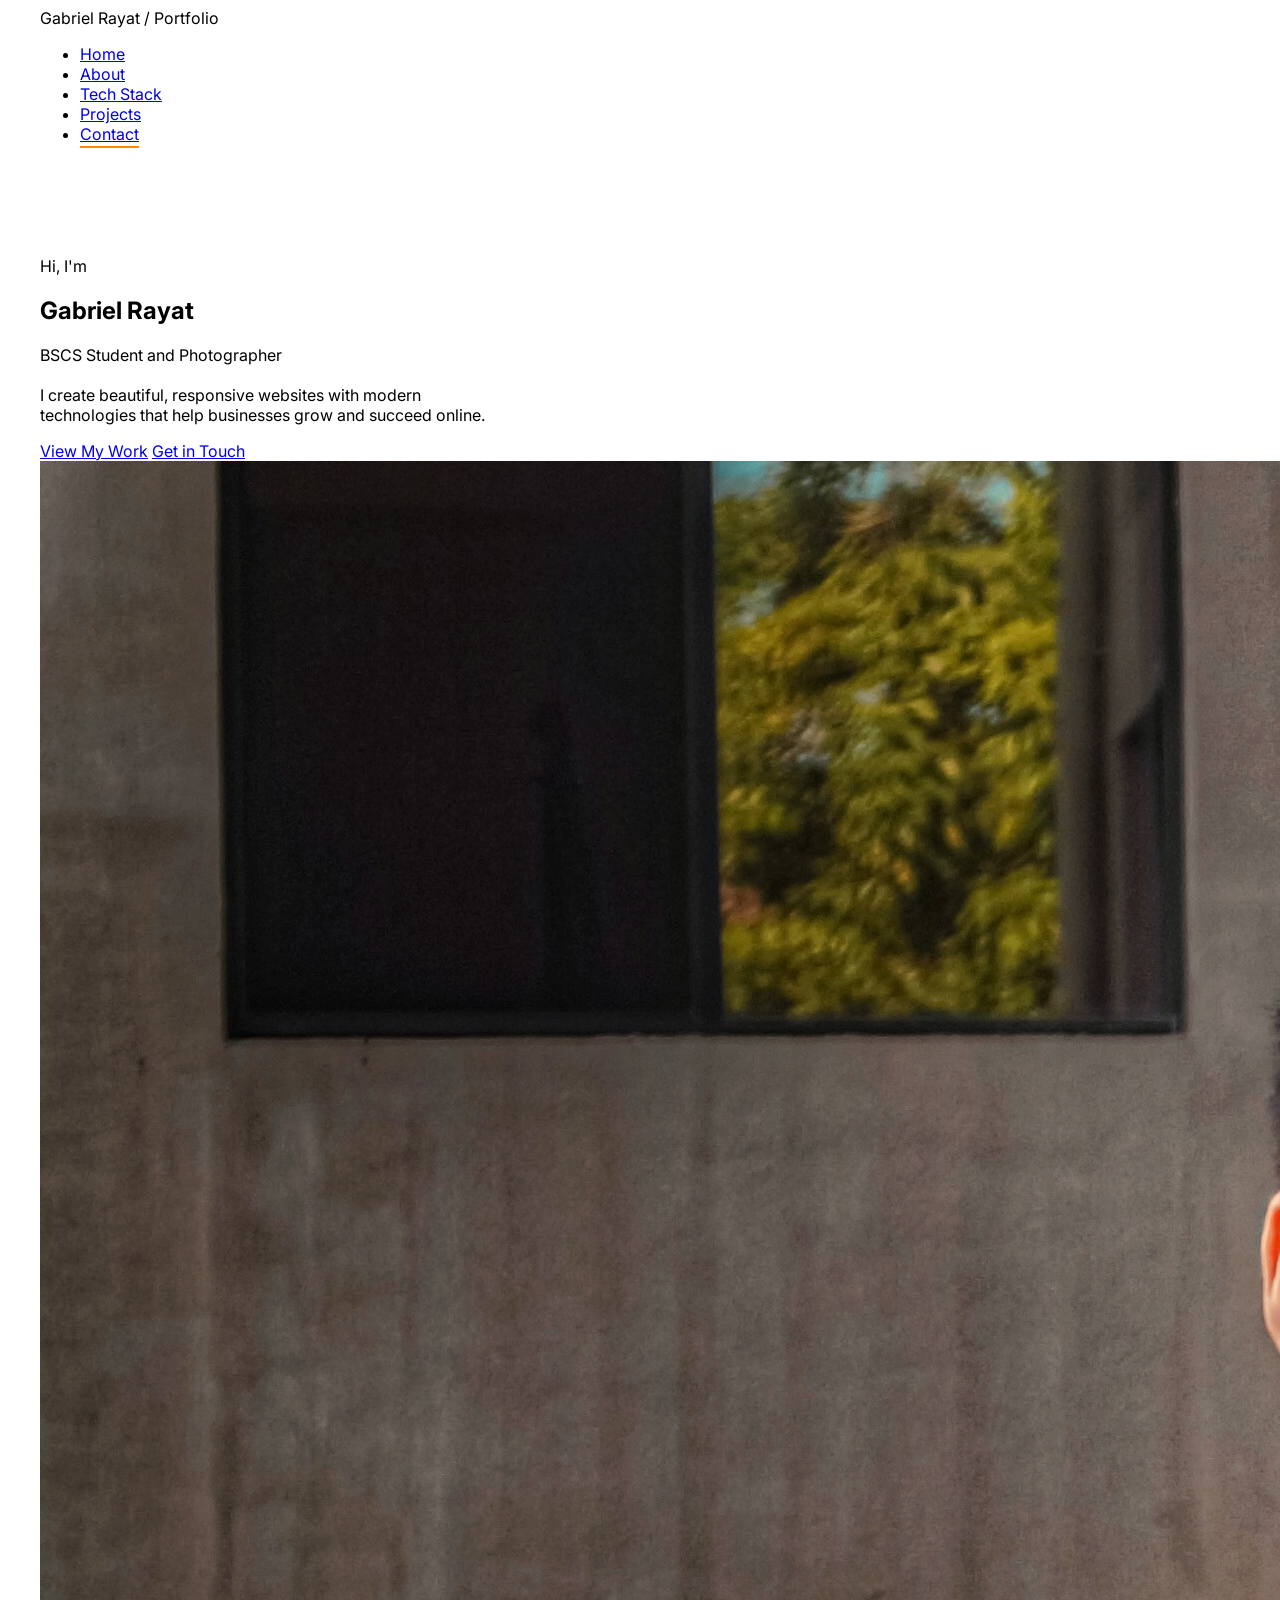
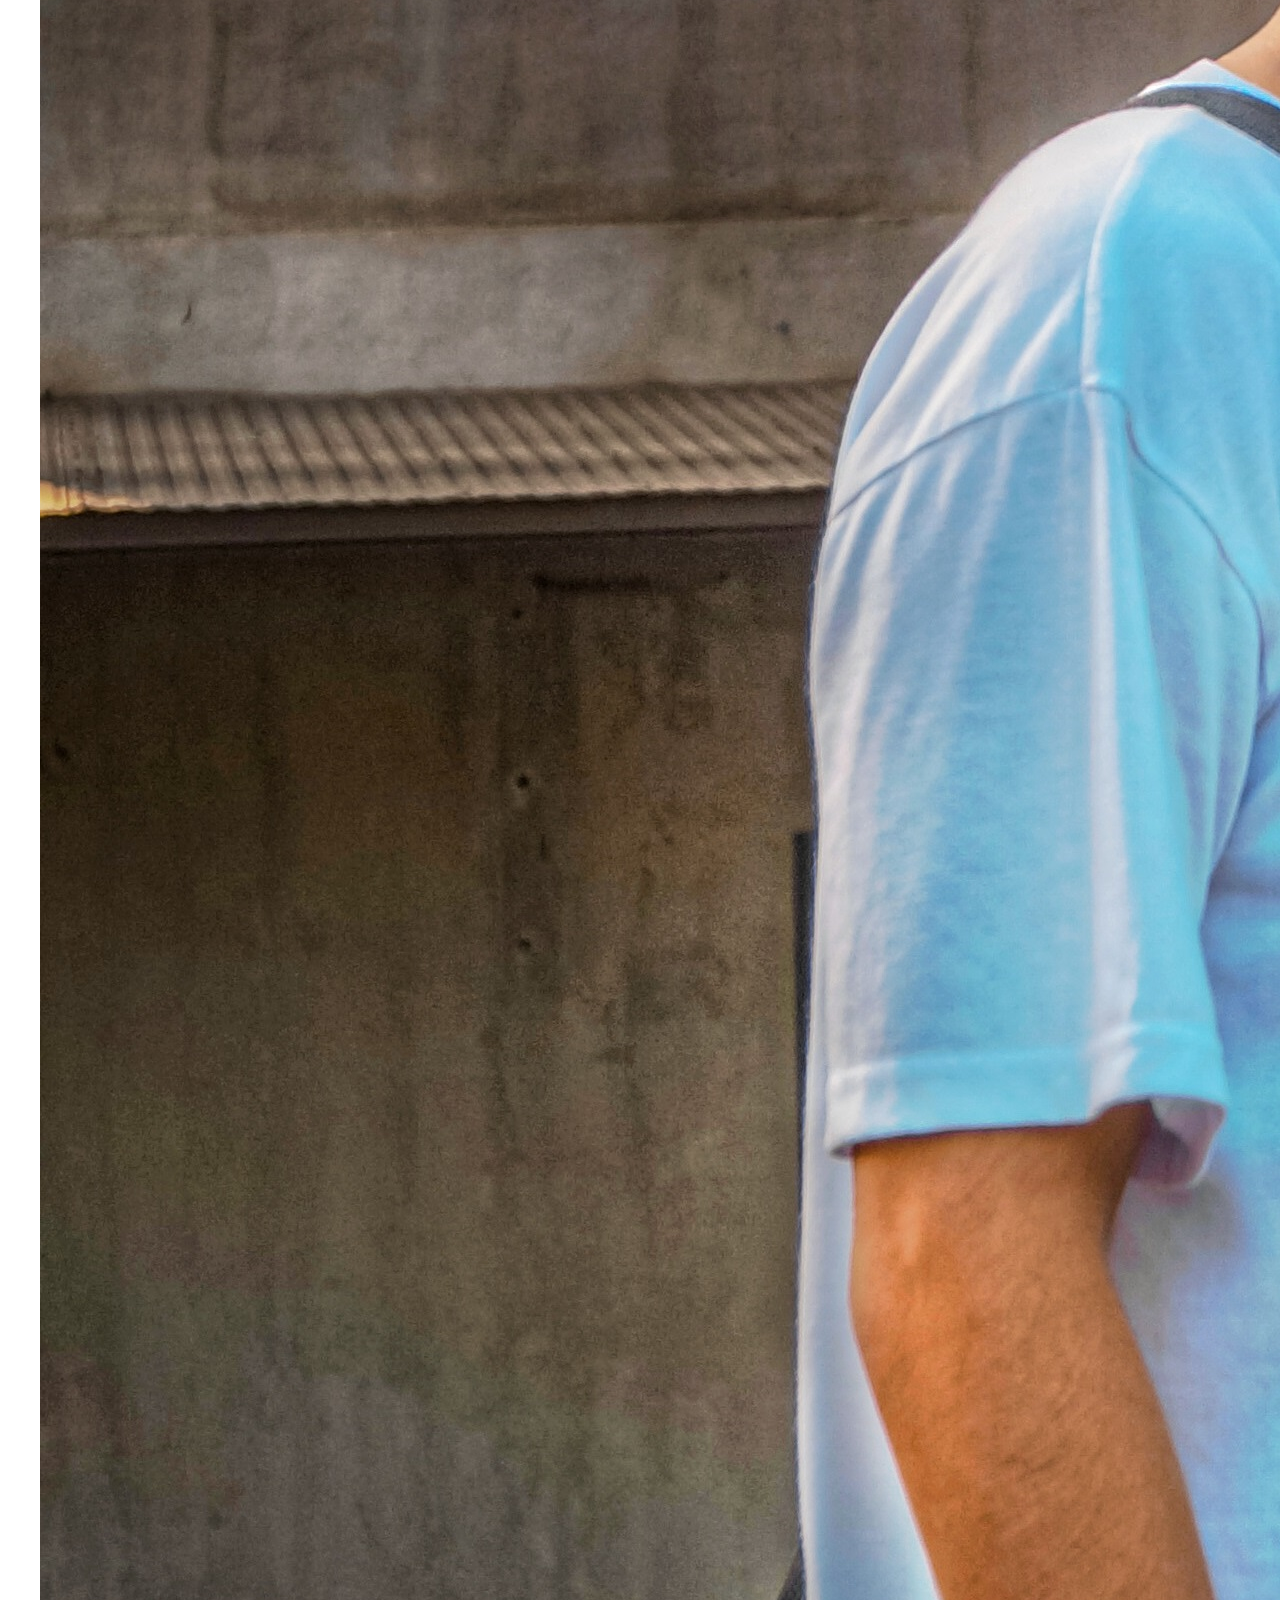
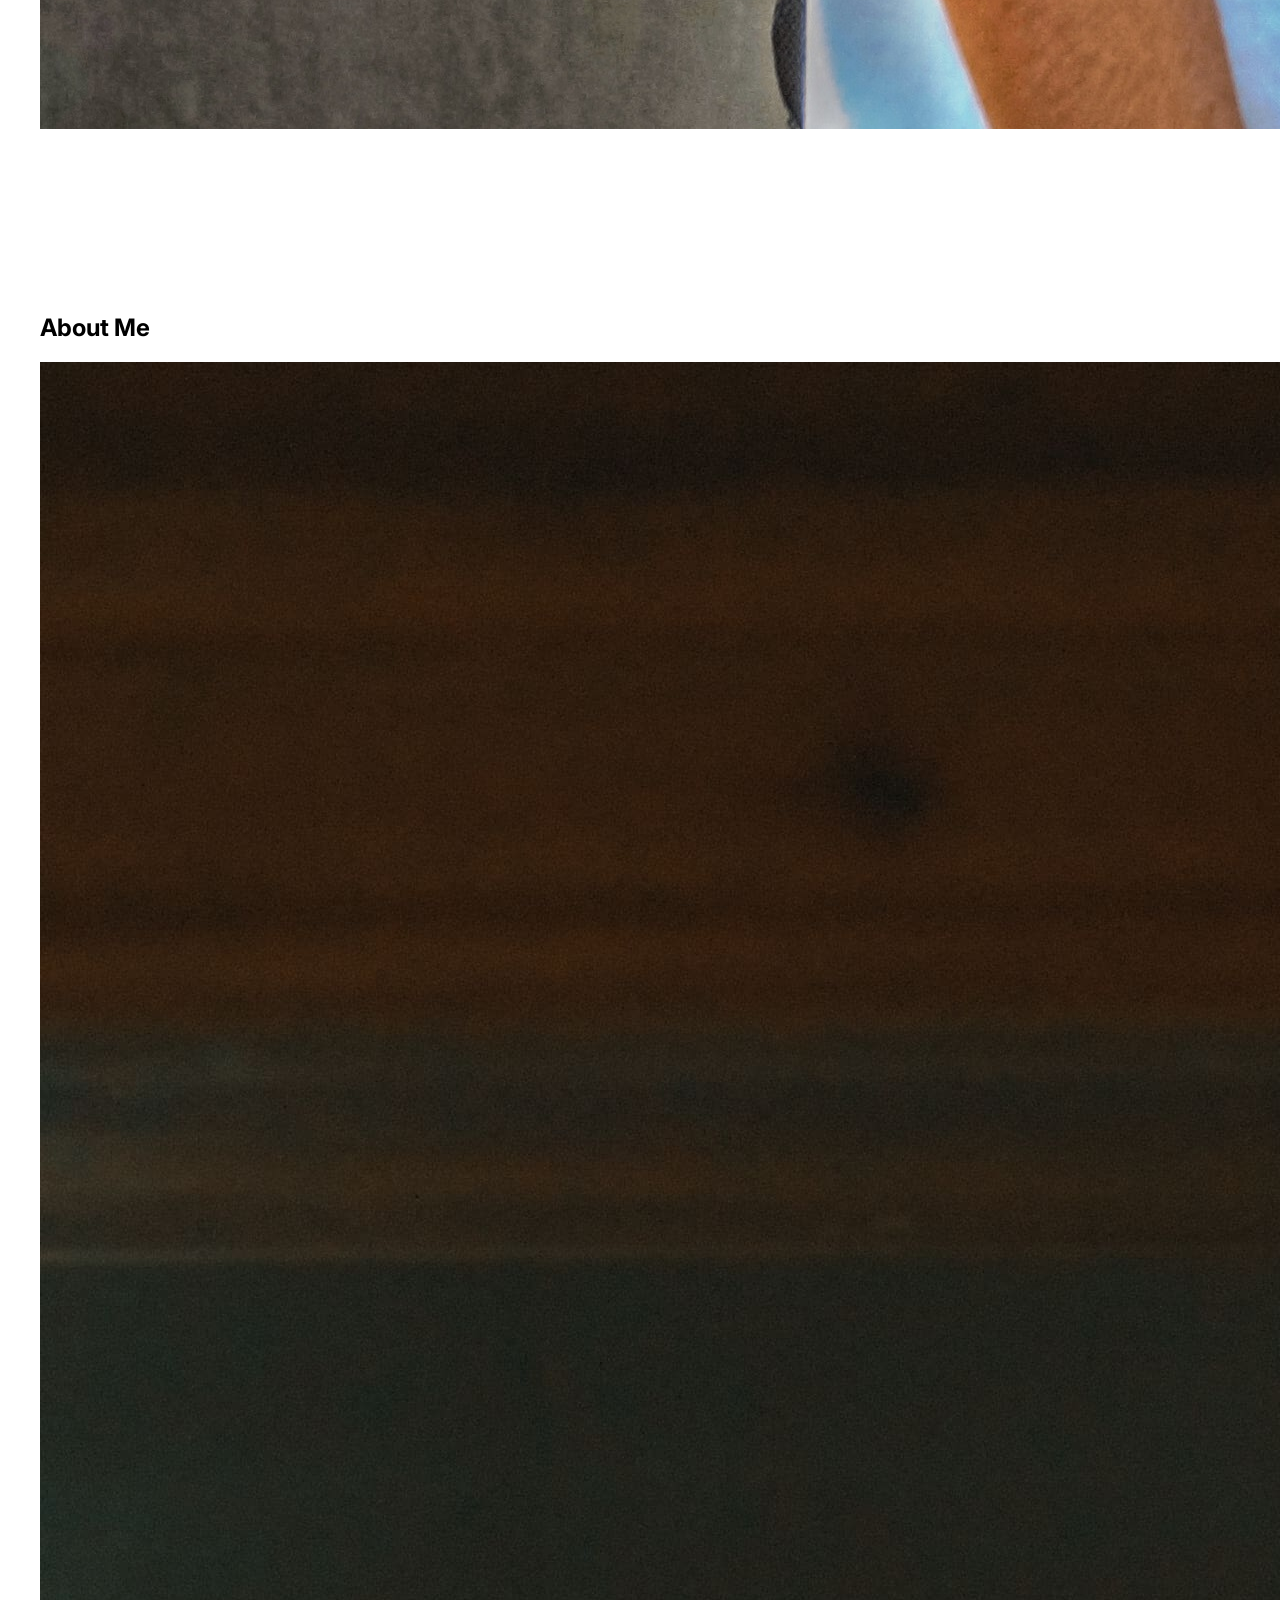
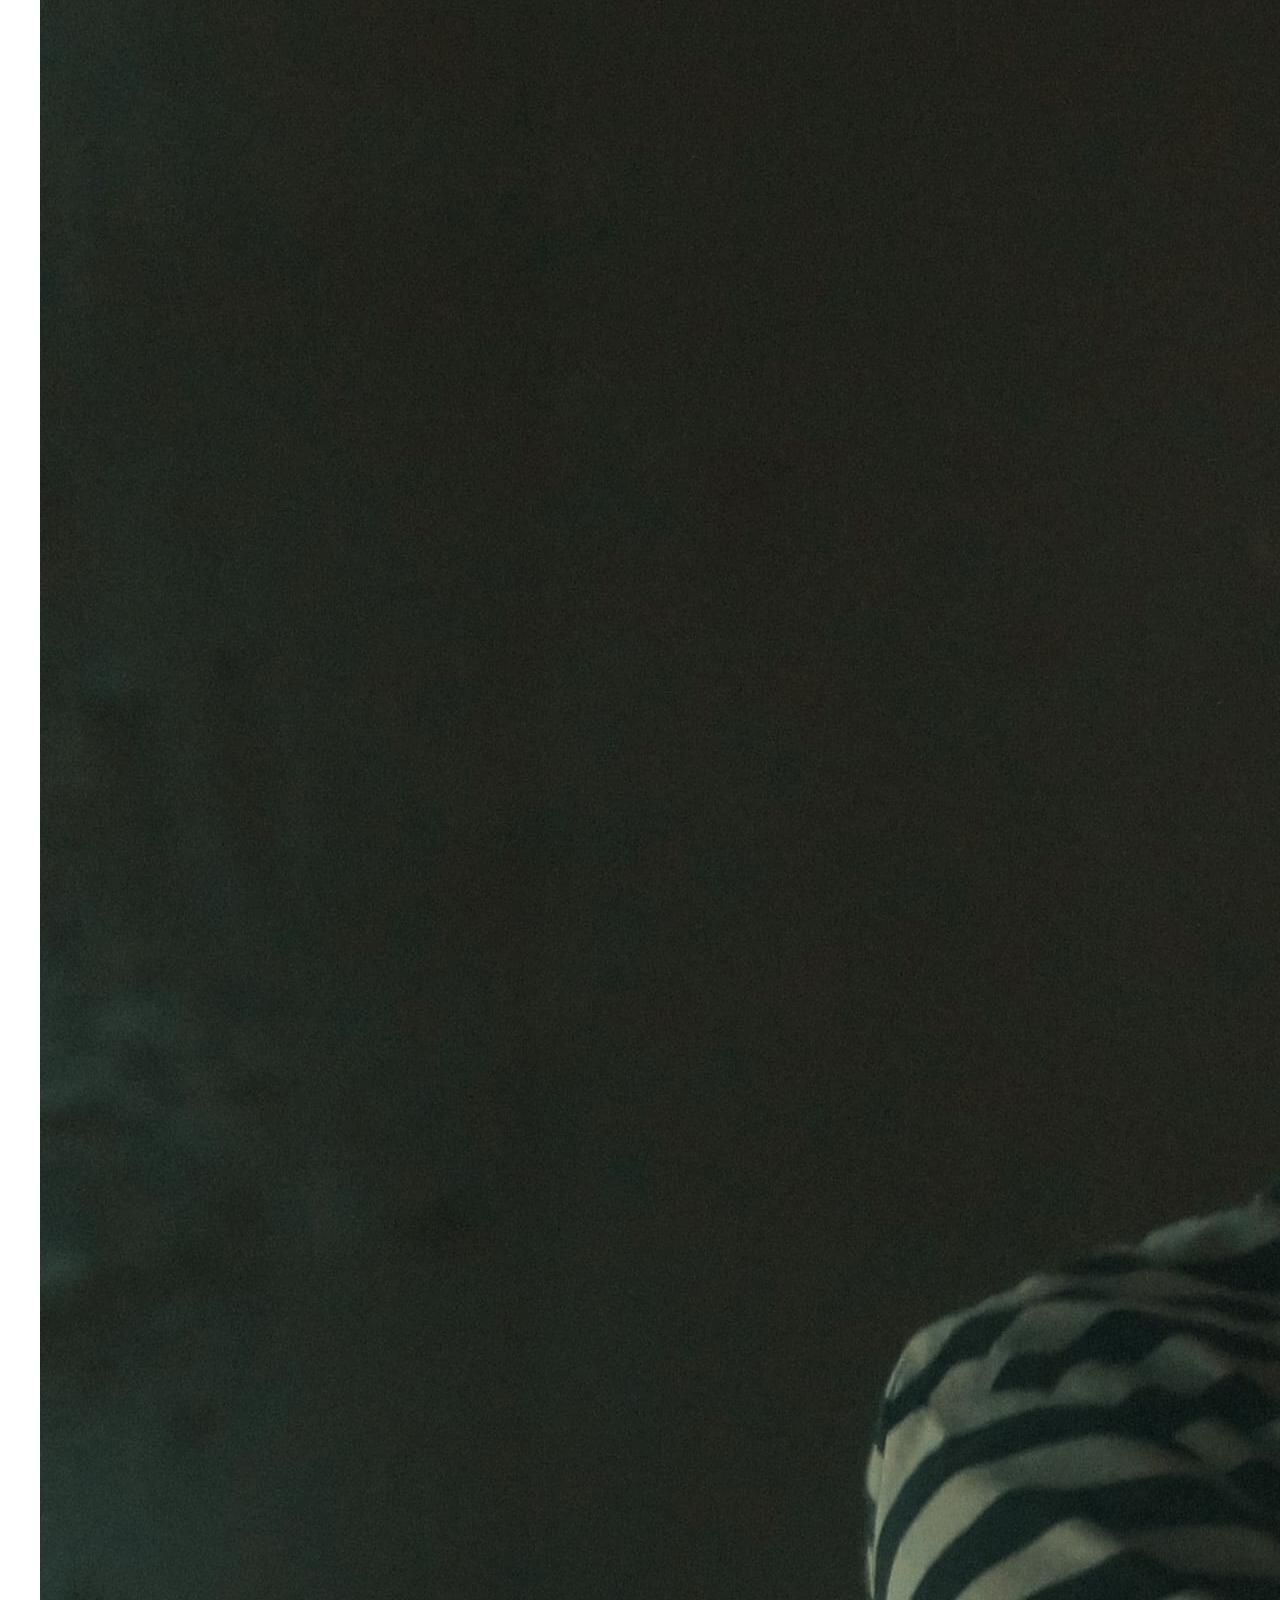
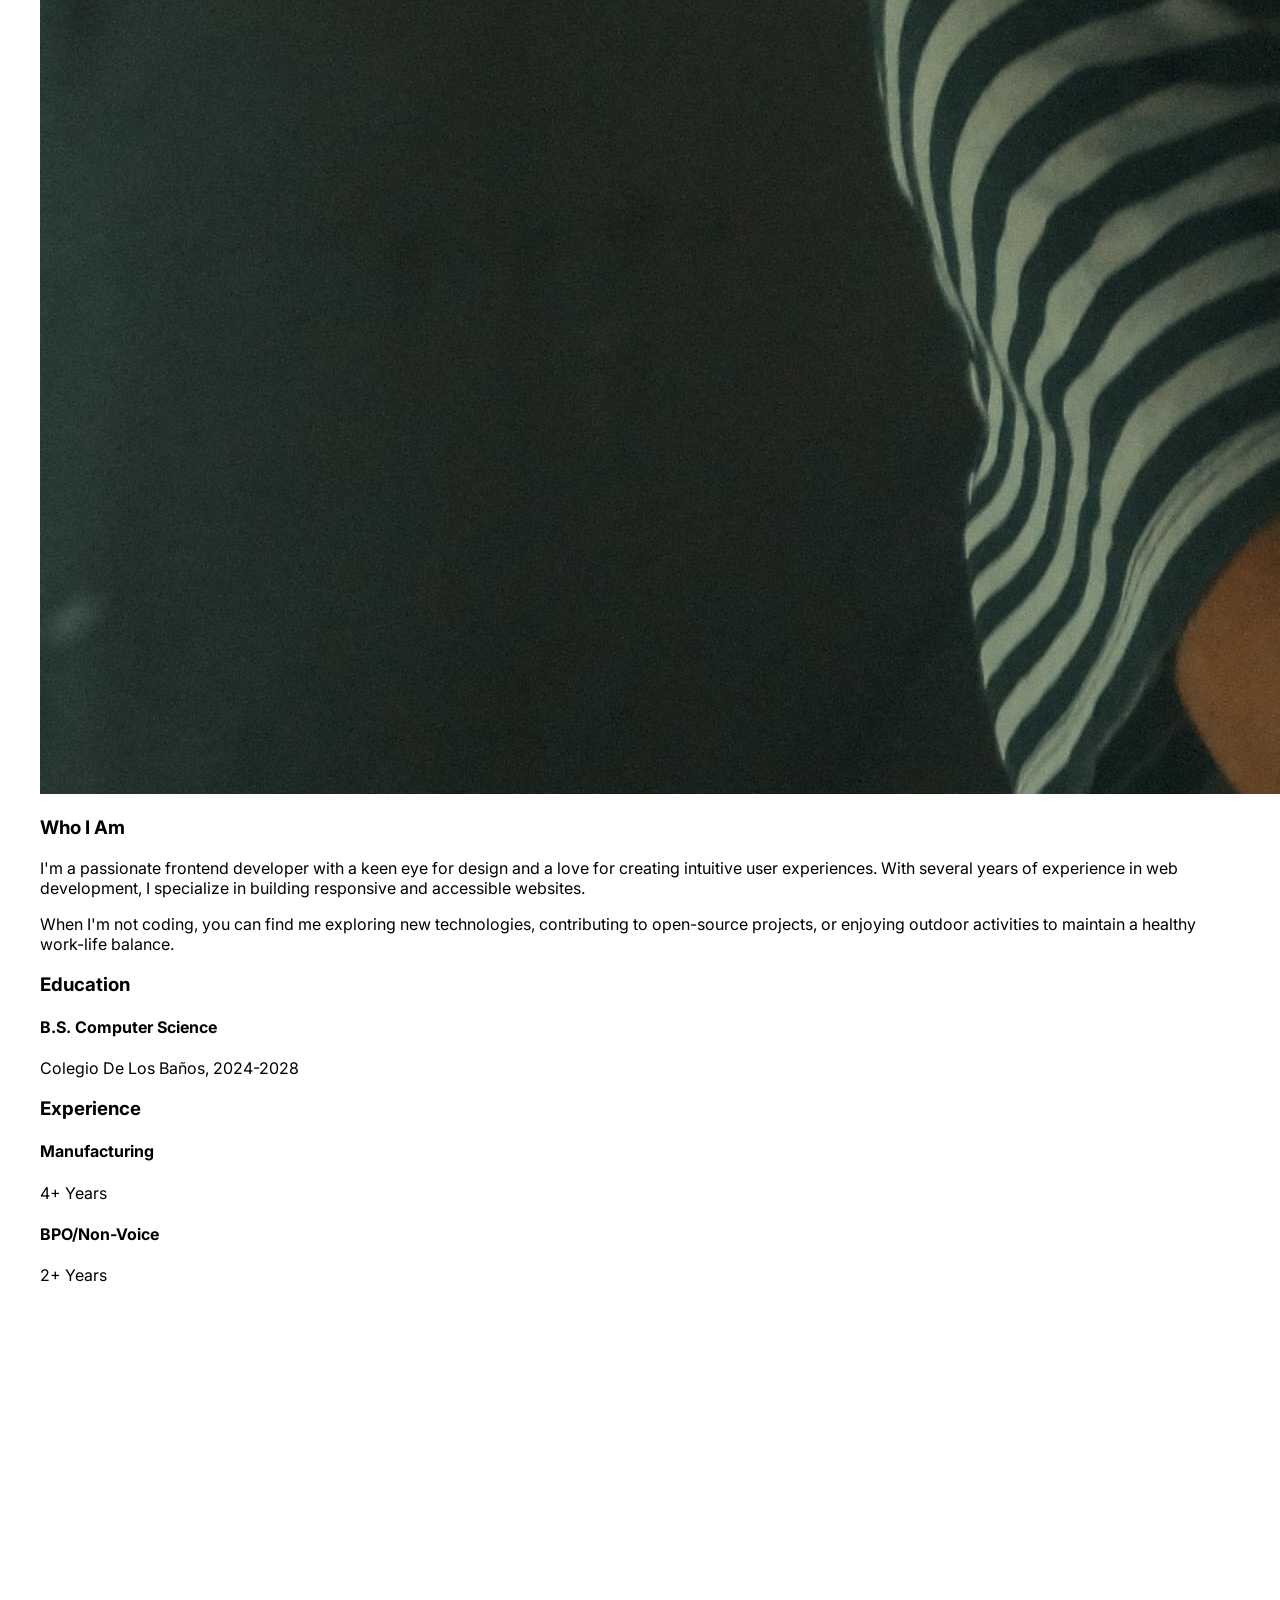
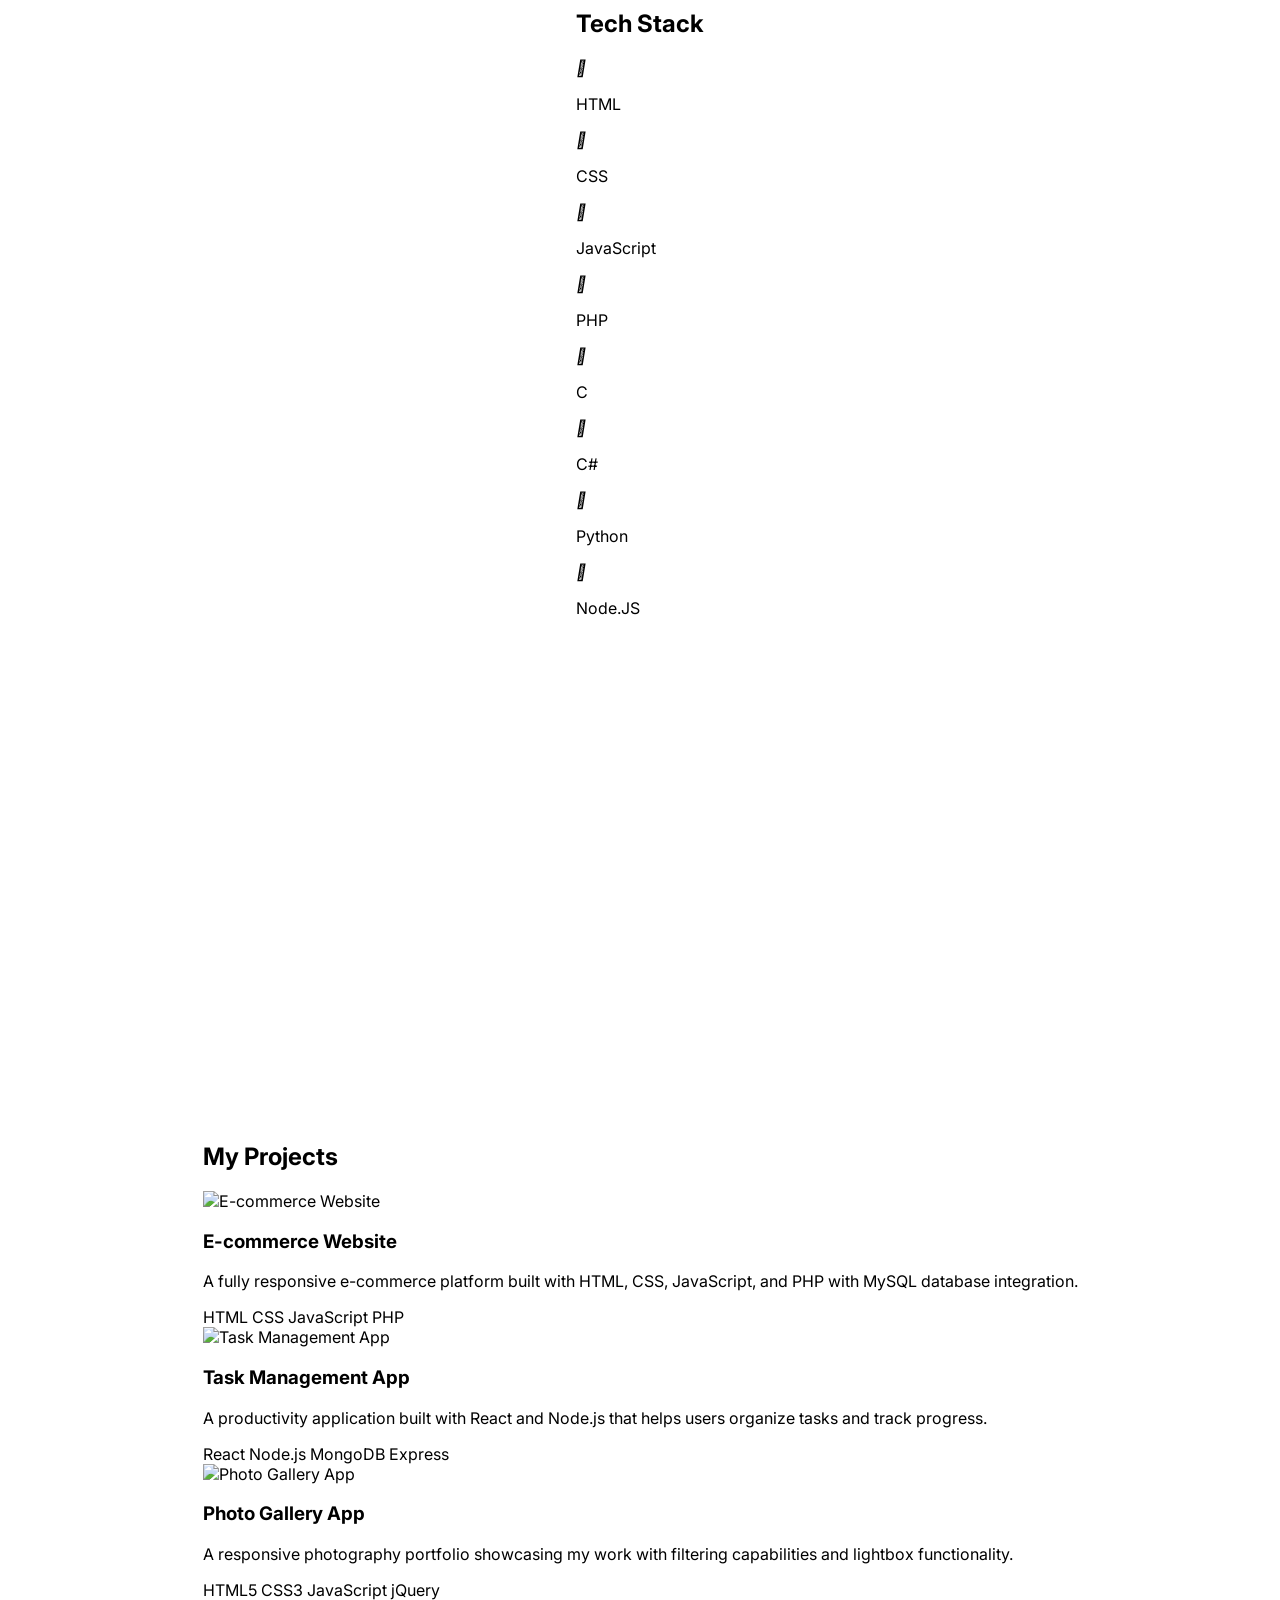
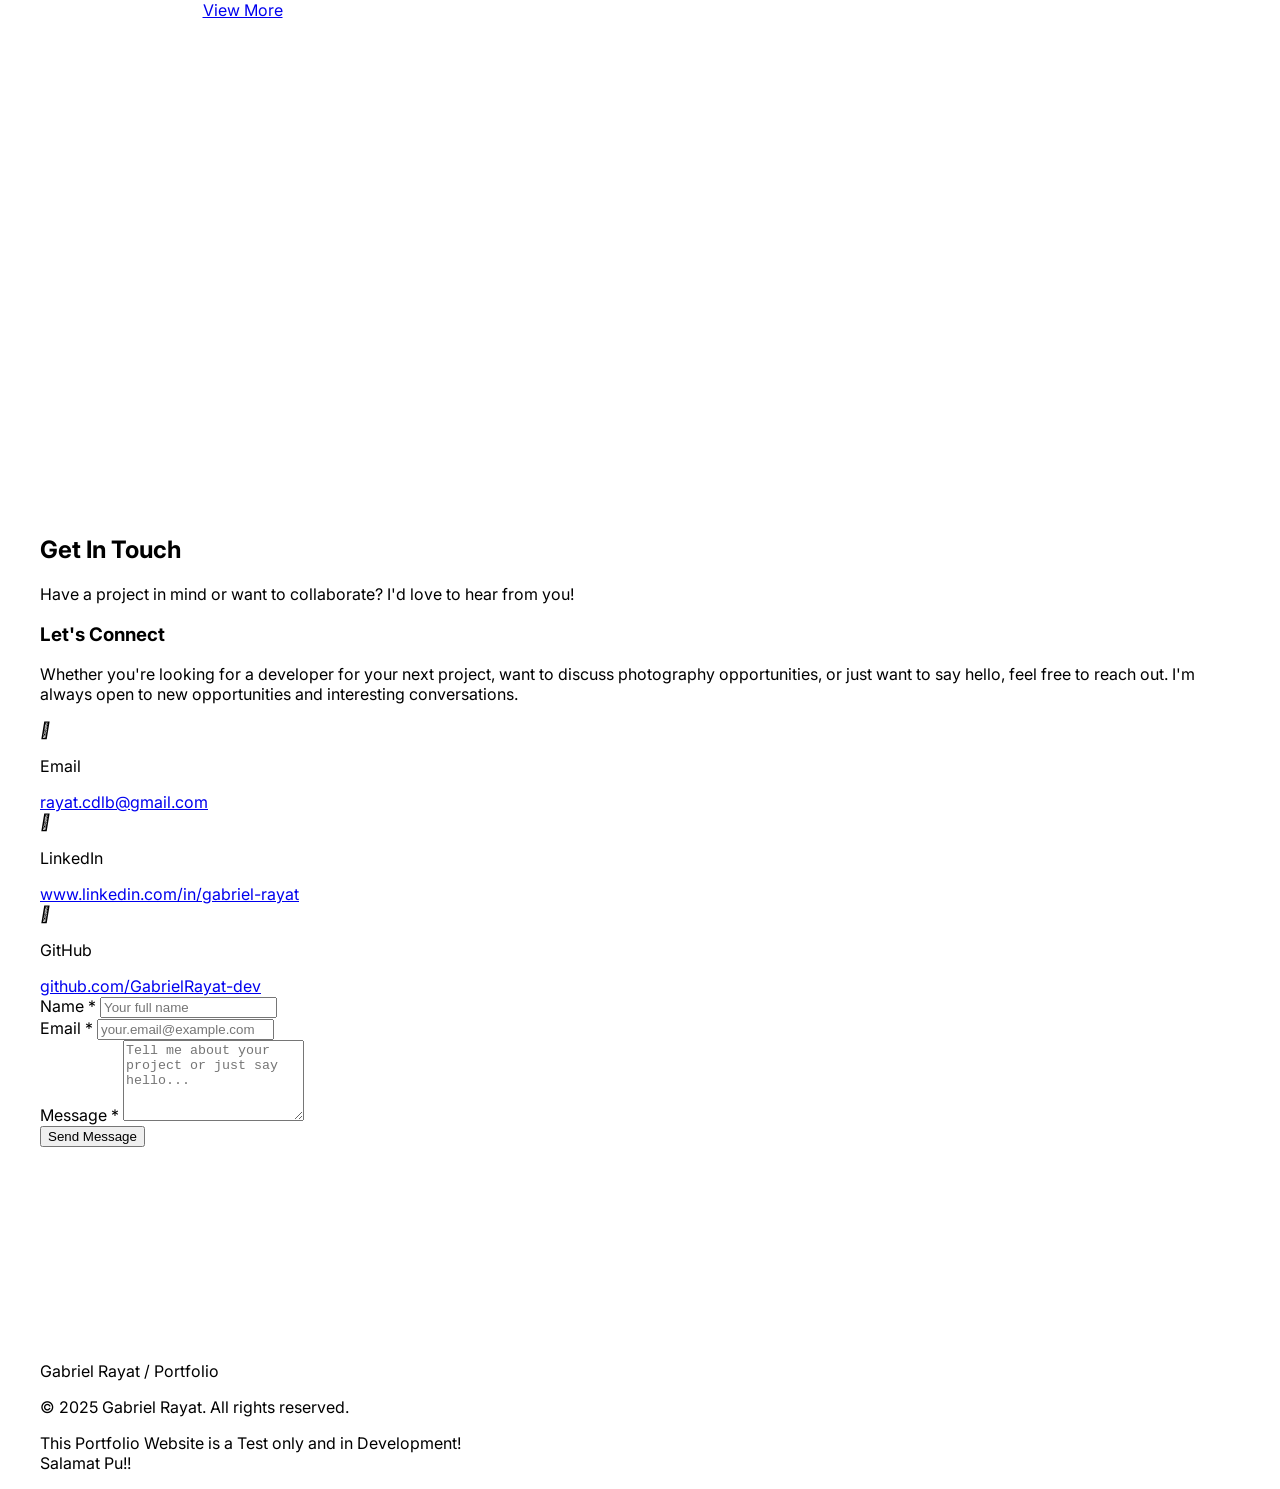
==== index.html @ 65cf577a "Rename Gabriel-Rayat-Portfolio.html to index.html" ====
<!DOCTYPE html>
<html lang="en">
<head>
<meta charset="UTF-8">
<meta name="viewport" content="width=device-width, initial-scale=1.0">
<title>Gabriel Rayat | Portfolio</title>
<script src="https://cdn.tailwindcss.com/3.4.16"></script>
<script>tailwind.config={theme:{extend:{colors:{primary:'#FF8A00',secondary:'#1F2937'},borderRadius:{'none':'0px','sm':'4px',DEFAULT:'8px','md':'12px','lg':'16px','xl':'20px','2xl':'24px','3xl':'32px','full':'9999px','button':'8px'}}}}</script>
<link rel="preconnect" href="https://fonts.googleapis.com">
<link rel="preconnect" href="https://fonts.gstatic.com" crossorigin>
<link href="https://fonts.googleapis.com/css2?family=Pacifico&display=swap" rel="stylesheet">
<link href="https://fonts.googleapis.com/css2?family=Inter:wght@300;400;500;600;700&display=swap" rel="stylesheet">
<link rel="stylesheet" href="https://cdnjs.cloudflare.com/ajax/libs/remixicon/4.6.0/remixicon.min.css">
<style>
:where([class^="ri-"])::before { content: "\f3c2"; }
body {
font-family: 'Inter', sans-serif;
scroll-behavior: smooth;
}
.section-container {
max-width: 1200px;
margin: 0 auto;
padding: 0 2rem;
}
.section {
padding: 5rem 0;
min-height: 100vh;
display: flex;
align-items: center;
}
.nav-link {
position: relative;
}
.nav-link::after {
content: '';
position: absolute;
width: 0;
height: 2px;
bottom: -4px;
left: 0;
background-color: #FF8A00;
transition: width 0.3s;
}
.nav-link:hover::after {
width: 100%;
}
.active-link::after {
width: 100%;
}
.tech-icon {
transition: transform 0.3s ease;
}
.tech-icon:hover {
transform: translateY(-5px);
}
.project-card {
transition: transform 0.3s ease, box-shadow 0.3s ease;
}
.project-card:hover {
transform: translateY(-5px);
box-shadow: 0 10px 25px rgba(0, 0, 0, 0.1);
}
input:focus, textarea:focus {
outline: none;
border-color: #FF8A00;
}
</style>
</head>
<body class="bg-white">
<!-- Navigation -->
<header class="fixed top-0 left-0 w-full bg-white shadow-sm z-50">
<div class="section-container py-4 flex justify-between items-center">
<div class="flex items-center gap-1">
<span class="text-xl font-medium text-primary">Gabriel Rayat</span>
<span class="text-xl text-gray-900">/</span>
<span class="text-xl text-gray-500">Portfolio</span>
</div>
<nav>
<ul class="flex space-x-8">
<li><a href="#home" class="nav-link active-link text-gray-800 hover:text-primary transition-colors">Home</a></li>
<li><a href="#about" class="nav-link text-gray-800 hover:text-primary transition-colors">About</a></li>
<li><a href="#tech-stack" class="nav-link text-gray-800 hover:text-primary transition-colors">Tech Stack</a></li>
<li><a href="#projects" class="nav-link text-gray-800 hover:text-primary transition-colors">Projects</a></li>
<li><a href="#contact" class="nav-link text-gray-800 hover:text-primary transition-colors">Contact</a></li>
</ul>
</nav>
</div>
</header>
<!-- Home Section -->
<section id="home" class="section pt-24">
<div class="section-container">
<div class="flex flex-col md:flex-row items-center">
<div class="w-full md:w-1/2 pr-0 md:pr-12">
<p class="text-primary text-sm font-medium mb-2">Hi, I'm</p>
<h1 class="text-4xl md:text-5xl font-bold text-gray-900 mb-4">Gabriel Rayat</h1>
<p class="text-xl text-gray-600 mb-8">BSCS Student and Photographer<br><br>I create beautiful, responsive websites with modern<br>technologies that help businesses grow and succeed online.</p>
<div class="flex gap-4">
<a href="#projects" class="bg-primary text-white px-6 py-3 !rounded-button font-medium hover:bg-opacity-90 transition-colors inline-block whitespace-nowrap">View My Work</a>
<a href="#contact" class="border-2 border-primary text-primary px-6 py-3 !rounded-button font-medium hover:bg-primary hover:text-white transition-colors inline-block whitespace-nowrap">Get in Touch</a>
</div>
</div>
<div class="w-full md:w-1/2 mt-12 md:mt-0">
<img src="profile.jpg"  alt="Gabriel Rayat" class="w-full h-auto object-cover rounded-lg shadow-lg">
</div>
</div>
</div>
</section>
<!-- About Section -->
<section id="about" class="section">
<div class="section-container">
<div class="text-center mb-16">
<h2 class="text-3xl font-bold text-gray-900">About Me</h2>
<div class="w-24 h-1 bg-primary mx-auto mt-4"></div>
</div>
<div class="flex flex-col md:flex-row items-start gap-12">
<div class="w-full md:w-2/5">
<img src="my\IMG_20210919_200700_813.jpg" alt="Gabriel Rayat" class="w-full h-auto object-cover rounded-lg shadow-lg">
</div>
<div class="w-full md:w-3/5">
<h3 class="text-xl font-semibold text-primary mb-4">Who I Am</h3>
<p class="text-gray-700 mb-6 leading-relaxed">
I'm a passionate frontend developer with a keen eye for design and a love for creating intuitive user experiences. With several years of experience in web development, I specialize in building responsive and accessible websites.
</p>
<p class="text-gray-700 mb-8 leading-relaxed">
When I'm not coding, you can find me exploring new technologies, contributing to open-source projects, or enjoying outdoor activities to maintain a healthy work-life balance.
</p>
<div class="grid grid-cols-1 md:grid-cols-2 gap-8">
<div>
<h3 class="text-xl font-semibold text-primary mb-4">Education</h3>
<div class="mb-4">
<h4 class="text-gray-900 font-medium">B.S. Computer Science</h4>
<p class="text-gray-600">Colegio De Los Baños, 2024-2028</p>
</div>
</div>
<div>
<h3 class="text-xl font-semibold text-primary mb-4">Experience</h3>
<div class="mb-4">
<h4 class="text-gray-900 font-medium">Manufacturing</h4>
<p class="text-gray-600">4+ Years</p>
</div>
<div class="mb-4">
<h4 class="text-gray-900 font-medium">BPO/Non-Voice</h4>
<p class="text-gray-600">2+ Years</p>
</div>
</div>
</div>
</div>
</div>
</div>
</section>
<!-- Tech Stack Section -->
<section id="tech-stack" class="section bg-gray-50">
<div class="section-container">
<div class="text-center mb-16">
<h2 class="text-3xl font-bold text-gray-900">Tech Stack</h2>
<div class="w-24 h-1 bg-primary mx-auto mt-4"></div>
</div>
<div class="grid grid-cols-2 sm:grid-cols-4 gap-8 max-w-4xl mx-auto">
<div class="tech-icon flex flex-col items-center">
<div class="w-20 h-20 bg-white rounded-full shadow-md flex items-center justify-center mb-4">
<div class="w-10 h-10 flex items-center justify-center text-primary">
<i class="ri-html5-fill ri-2x"></i>
</div>
</div>
<p class="text-gray-800 font-medium">HTML</p>
</div>
<div class="tech-icon flex flex-col items-center">
<div class="w-20 h-20 bg-white rounded-full shadow-md flex items-center justify-center mb-4">
<div class="w-10 h-10 flex items-center justify-center text-primary">
<i class="ri-css3-fill ri-2x"></i>
</div>
</div>
<p class="text-gray-800 font-medium">CSS</p>
</div>
<div class="tech-icon flex flex-col items-center">
<div class="w-20 h-20 bg-white rounded-full shadow-md flex items-center justify-center mb-4">
<div class="w-10 h-10 flex items-center justify-center text-primary">
<i class="ri-javascript-fill ri-2x"></i>
</div>
</div>
<p class="text-gray-800 font-medium">JavaScript</p>
</div>
<div class="tech-icon flex flex-col items-center">
<div class="w-20 h-20 bg-white rounded-full shadow-md flex items-center justify-center mb-4">
<div class="w-10 h-10 flex items-center justify-center text-primary">
<i class="ri-php-fill ri-2x"></i>
</div>
</div>
<p class="text-gray-800 font-medium">PHP</p>
</div>
<div class="tech-icon flex flex-col items-center">
<div class="w-20 h-20 bg-white rounded-full shadow-md flex items-center justify-center mb-4">
<div class="w-10 h-10 flex items-center justify-center text-primary">
<i class="ri-code-s-slash-fill ri-2x"></i>
</div>
</div>
<p class="text-gray-800 font-medium">C</p>
</div>
<div class="tech-icon flex flex-col items-center">
<div class="w-20 h-20 bg-white rounded-full shadow-md flex items-center justify-center mb-4">
<div class="w-10 h-10 flex items-center justify-center text-primary">
<i class="ri-code-box-fill ri-2x"></i>
</div>
</div>
<p class="text-gray-800 font-medium">C#</p>
</div>
<div class="tech-icon flex flex-col items-center">
<div class="w-20 h-20 bg-white rounded-full shadow-md flex items-center justify-center mb-4">
<div class="w-10 h-10 flex items-center justify-center text-primary">
<i class="ri-python-fill ri-2x"></i>
</div>
</div>
<p class="text-gray-800 font-medium">Python</p>
</div>
<div class="tech-icon flex flex-col items-center">
<div class="w-20 h-20 bg-white rounded-full shadow-md flex items-center justify-center mb-4">
<div class="w-10 h-10 flex items-center justify-center text-primary">
<i class="ri-nodejs-fill ri-2x"></i>
</div>
</div>
<p class="text-gray-800 font-medium">Node.JS</p>
</div>
</div>
</div>
</section>
<!-- Projects Section -->
<section id="projects" class="section">
<div class="section-container">
<div class="text-center mb-16">
<h2 class="text-3xl font-bold text-gray-900">My Projects</h2>
<div class="w-24 h-1 bg-primary mx-auto mt-4"></div>
</div>
<div class="grid grid-cols-1 md:grid-cols-3 gap-8">
<div class="project-card bg-white rounded-lg overflow-hidden shadow-md">
<div class="h-48 bg-gray-200">
<img src="https://readdy.ai/api/search-image?query=e-commerce%20website%20interface%20with%20modern%20design%2C%20clean%20layout%2C%20product%20grid%2C%20shopping%20cart%20icon%2C%20search%20functionality%2C%20high-quality%20digital%20mockup&width=400&height=300&seq=3&orientation=landscape" alt="E-commerce Website" class="w-full h-full object-cover object-top">
</div>
<div class="p-6">
<h3 class="text-xl font-semibold text-gray-900 mb-2">E-commerce Website</h3>
<p class="text-gray-700 mb-4">A fully responsive e-commerce platform built with HTML, CSS, JavaScript, and PHP with MySQL database integration.</p>
<div class="flex flex-wrap gap-2 mb-4">
<span class="px-3 py-1 bg-gray-100 text-gray-700 text-xs rounded-full">HTML</span>
<span class="px-3 py-1 bg-gray-100 text-gray-700 text-xs rounded-full">CSS</span>
<span class="px-3 py-1 bg-gray-100 text-gray-700 text-xs rounded-full">JavaScript</span>
<span class="px-3 py-1 bg-gray-100 text-gray-700 text-xs rounded-full">PHP</span>
</div>
</div>
</div>
<div class="project-card bg-white rounded-lg overflow-hidden shadow-md">
<div class="h-48 bg-gray-200">
<img src="https://readdy.ai/api/search-image?query=task%20management%20app%20interface%20with%20calendar%20view%2C%20task%20lists%2C%20progress%20tracking%2C%20colorful%20UI%20elements%2C%20digital%20mockup%20on%20device%20screen&width=400&height=300&seq=4&orientation=landscape" alt="Task Management App" class="w-full h-full object-cover object-top">
</div>
<div class="p-6">
<h3 class="text-xl font-semibold text-gray-900 mb-2">Task Management App</h3>
<p class="text-gray-700 mb-4">A productivity application built with React and Node.js that helps users organize tasks and track progress.</p>
<div class="flex flex-wrap gap-2 mb-4">
<span class="px-3 py-1 bg-gray-100 text-gray-700 text-xs rounded-full">React</span>
<span class="px-3 py-1 bg-gray-100 text-gray-700 text-xs rounded-full">Node.js</span>
<span class="px-3 py-1 bg-gray-100 text-gray-700 text-xs rounded-full">MongoDB</span>
<span class="px-3 py-1 bg-gray-100 text-gray-700 text-xs rounded-full">Express</span>
</div>
</div>
</div>
<div class="project-card bg-white rounded-lg overflow-hidden shadow-md">
<div class="h-48 bg-gray-200">
<img src="https://readdy.ai/api/search-image?query=photo%20gallery%20website%20with%20grid%20layout%2C%20image%20thumbnails%2C%20lightbox%20feature%2C%20photography%20portfolio%20showcase%2C%20clean%20modern%20design&width=400&height=300&seq=5&orientation=landscape" alt="Photo Gallery App" class="w-full h-full object-cover object-top">
</div>
<div class="p-6">
<h3 class="text-xl font-semibold text-gray-900 mb-2">Photo Gallery App</h3>
<p class="text-gray-700 mb-4">A responsive photography portfolio showcasing my work with filtering capabilities and lightbox functionality.</p>
<div class="flex flex-wrap gap-2 mb-4">
<span class="px-3 py-1 bg-gray-100 text-gray-700 text-xs rounded-full">HTML5</span>
<span class="px-3 py-1 bg-gray-100 text-gray-700 text-xs rounded-full">CSS3</span>
<span class="px-3 py-1 bg-gray-100 text-gray-700 text-xs rounded-full">JavaScript</span>
<span class="px-3 py-1 bg-gray-100 text-gray-700 text-xs rounded-full">jQuery</span>
</div>
</div>
</div>
</div>
<div class="text-center mt-12">
<a href="#" class="bg-primary text-white px-6 py-3 !rounded-button font-medium hover:bg-opacity-90 transition-colors inline-block whitespace-nowrap">View More</a>
</div>
</div>
</section>
<!-- Contact Section -->
<section id="contact" class="section bg-white">
<div class="section-container">
<div class="text-center mb-8">
<h2 class="text-4xl font-bold text-gray-900">Get In Touch</h2>
<div class="w-16 h-1 bg-primary mx-auto mt-4"></div>
<p class="text-gray-600 mt-6 text-lg">Have a project in mind or want to collaborate? I'd love to hear from you!</p>
</div>
<div class="grid grid-cols-1 md:grid-cols-2 gap-16 max-w-6xl mx-auto">
<div>
<h3 class="text-2xl font-bold text-gray-900 mb-8">Let's Connect</h3>
<p class="text-gray-600 mb-12 leading-relaxed">Whether you're looking for a developer for your next project, want to discuss photography opportunities, or just want to say hello, feel free to reach out. I'm always open to new opportunities and interesting conversations.</p>
<div class="space-y-6">
<div class="flex items-center gap-4">
<div class="w-12 h-12 bg-orange-100 rounded-lg flex items-center justify-center">
<i class="ri-mail-line text-primary text-xl"></i>
</div>
<div>
<p class="text-gray-600">Email</p>
<a href="mailto:rayat.cdlb@gmail.com" class="text-gray-900 hover:text-primary">rayat.cdlb@gmail.com</a>
</div>
</div>
<div class="flex items-center gap-4">
<div class="w-12 h-12 bg-orange-100 rounded-lg flex items-center justify-center">
<i class="ri-linkedin-line text-primary text-xl"></i>
</div>
<div>
<p class="text-gray-600">LinkedIn</p>
<a href="https://www.linkedin.com/in/gabriel-rayat" class="text-gray-900 hover:text-primary">www.linkedin.com/in/gabriel-rayat</a>
</div>
</div>
<div class="flex items-center gap-4">
<div class="w-12 h-12 bg-orange-100 rounded-lg flex items-center justify-center">
<i class="ri-github-line text-primary text-xl"></i>
</div>
<div>
<p class="text-gray-600">GitHub</p>
<a href="https://github.com/GabrielRayat-dev" class="text-gray-900 hover:text-primary">github.com/GabrielRayat-dev</a>
</div>
</div>
</div>
</div>
<div class="bg-white p-8 rounded-xl shadow-lg">
<form>
<div class="mb-6">
<label for="name" class="block text-gray-600 mb-2">Name <span class="text-primary">*</span></label>
<input type="text" id="name" name="name" class="w-full px-4 py-3 border border-gray-200 rounded-lg focus:border-primary focus:ring-1 focus:ring-primary" placeholder="Your full name">
</div>
<div class="mb-6">
<label for="email" class="block text-gray-600 mb-2">Email <span class="text-primary">*</span></label>
<input type="email" id="email" name="email" class="w-full px-4 py-3 border border-gray-200 rounded-lg focus:border-primary focus:ring-1 focus:ring-primary" placeholder="your.email@example.com">
</div>
<div class="mb-6">
<label for="message" class="block text-gray-600 mb-2">Message <span class="text-primary">*</span></label>
<textarea id="message" name="message" rows="5" class="w-full px-4 py-3 border border-gray-200 rounded-lg focus:border-primary focus:ring-1 focus:ring-primary" placeholder="Tell me about your project or just say hello..."></textarea>
</div>
<button type="submit" class="w-full bg-primary text-white py-3 !rounded-lg font-medium hover:bg-opacity-90 transition-colors whitespace-nowrap">Send Message</button>
</form>
</div>
</div>
</div>
</section>
<!-- Footer -->
<footer class="bg-gray-900 text-white py-8">
<div class="section-container">
<div class="flex flex-col md:flex-row justify-between items-center">
<div class="flex items-center gap-1 mb-4 md:mb-0">
<span class="text-xl font-medium text-primary">Gabriel Rayat</span>
<span class="text-xl text-gray-900">/</span>
<span class="text-xl text-gray-500">Portfolio</span>
</div>
<p class="text-gray-400 text-sm">© 2025 Gabriel Rayat. All rights reserved.</p>
<p class="text-gray-400 text-sm mt-4 md:mt-0">This Portfolio Website is a Test only and in Development!<br>Salamat Pu!!</p>
</div>
</div>
</footer>
<script id="navigation-script">
document.addEventListener('DOMContentLoaded', function() {
const sections = document.querySelectorAll('section');
const navLinks = document.querySelectorAll('.nav-link');
function resetActiveLinks() {
navLinks.forEach(link => {
link.classList.remove('active-link');
});
}
function setActiveLink() {
const scrollPosition = window.scrollY;
sections.forEach(section => {
const sectionTop = section.offsetTop - 100;
const sectionHeight = section.offsetHeight;
const sectionId = section.getAttribute('id');
if (scrollPosition >= sectionTop && scrollPosition < sectionTop + sectionHeight) {
resetActiveLinks();
document.querySelector(`.nav-link[href="#${sectionId}"]`).classList.add('active-link');
}
});
}
window.addEventListener('scroll', setActiveLink);
setActiveLink();
navLinks.forEach(link => {
link.addEventListener('click', function(e) {
e.preventDefault();
const targetId = this.getAttribute('href');
const targetSection = document.querySelector(targetId);
window.scrollTo({
top: targetSection.offsetTop - 80,
behavior: 'smooth'
});
});
});
});
</script>
<script id="form-script">
document.addEventListener('DOMContentLoaded', function() {
const contactForm = document.querySelector('form');
const createToast = (message, type = 'success') => {
const toast = document.createElement('div');
toast.className = `fixed bottom-4 right-4 ${type === 'success' ? 'bg-green-500' : 'bg-red-500'} text-white px-6 py-3 rounded-lg shadow-lg transform transition-transform duration-300 translate-y-full`;
toast.textContent = message;
document.body.appendChild(toast);
setTimeout(() => {
toast.classList.remove('translate-y-full');
}, 100);
setTimeout(() => {
toast.classList.add('translate-y-full');
setTimeout(() => {
document.body.removeChild(toast);
}, 300);
}, 3000);
};
contactForm.addEventListener('submit', function(e) {
e.preventDefault();
const nameInput = document.getElementById('name');
const emailInput = document.getElementById('email');
const messageInput = document.getElementById('message');
if (!nameInput.value || !emailInput.value || !messageInput.value) {
createToast('Please fill in all required fields', 'error');
return;
}
createToast('Thank you for your message! I will get back to you soon.');
contactForm.reset();
});
});
</script>
</body>
</html>
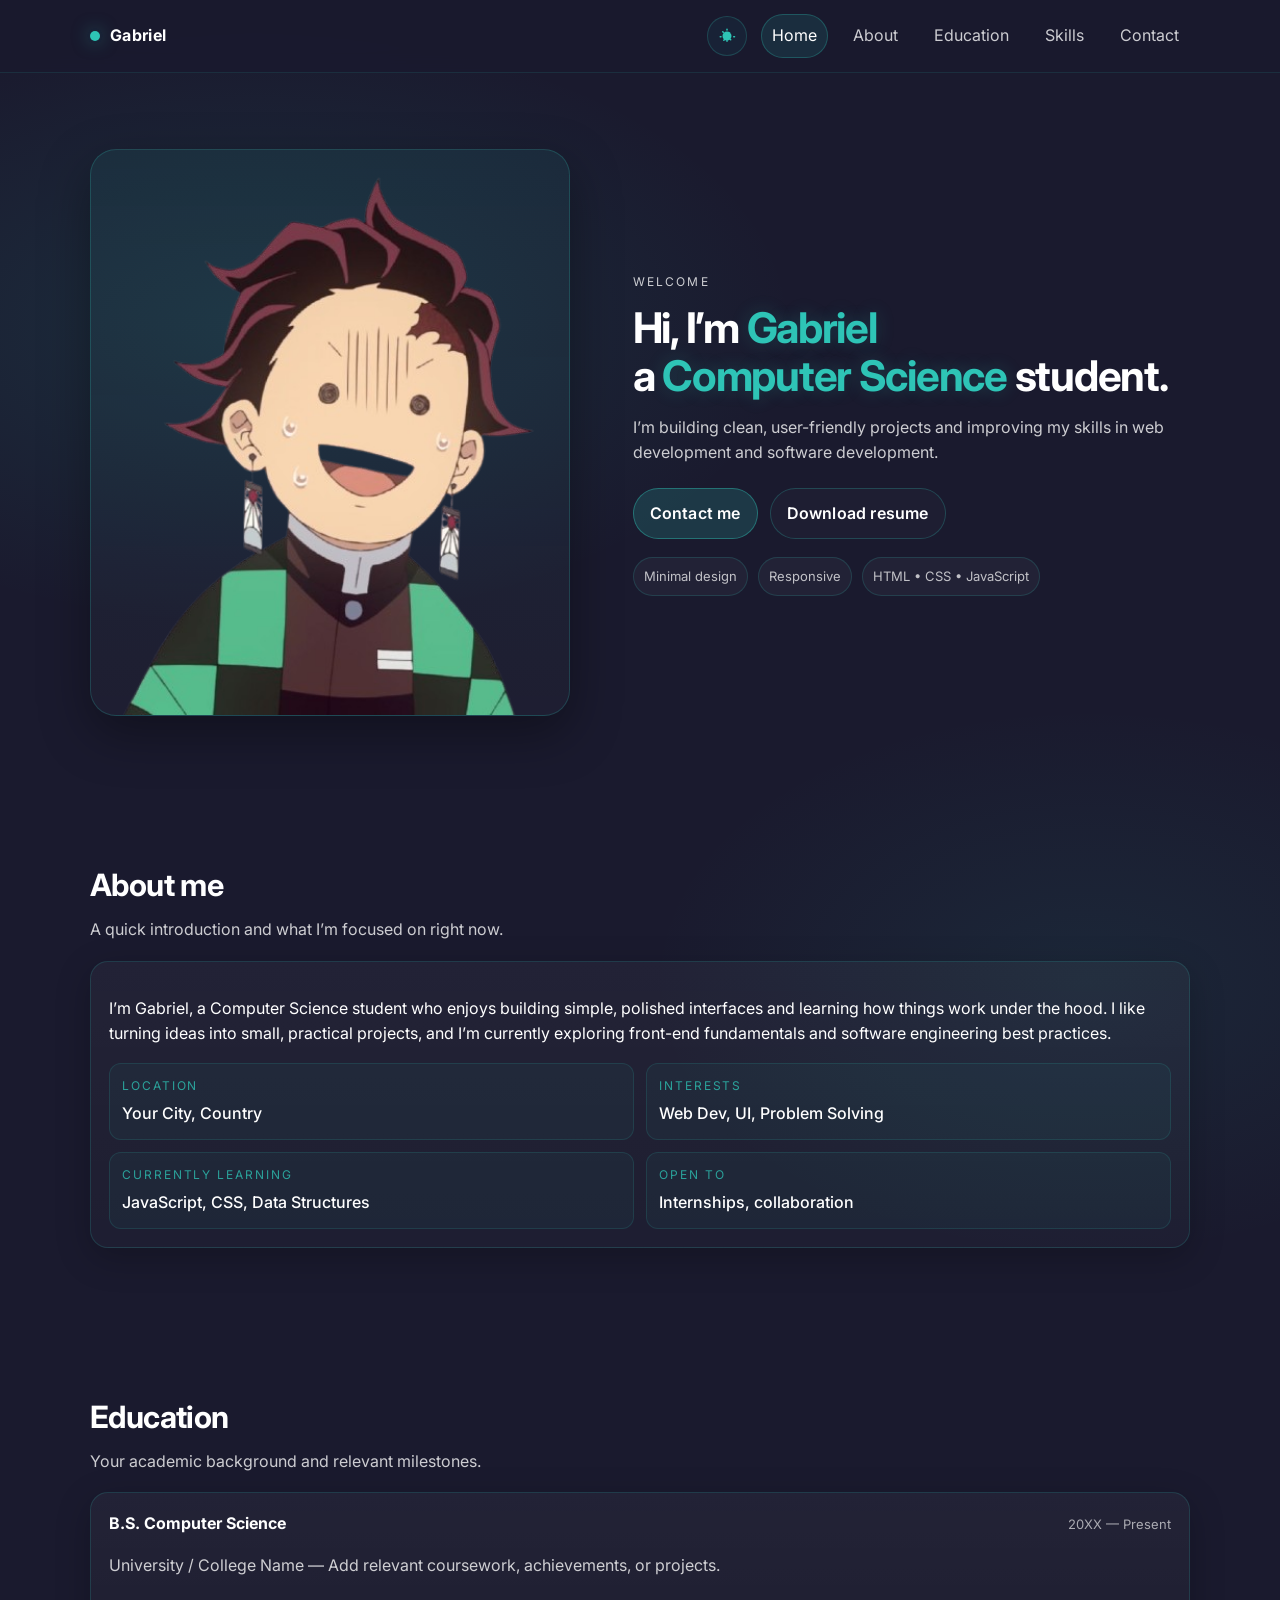
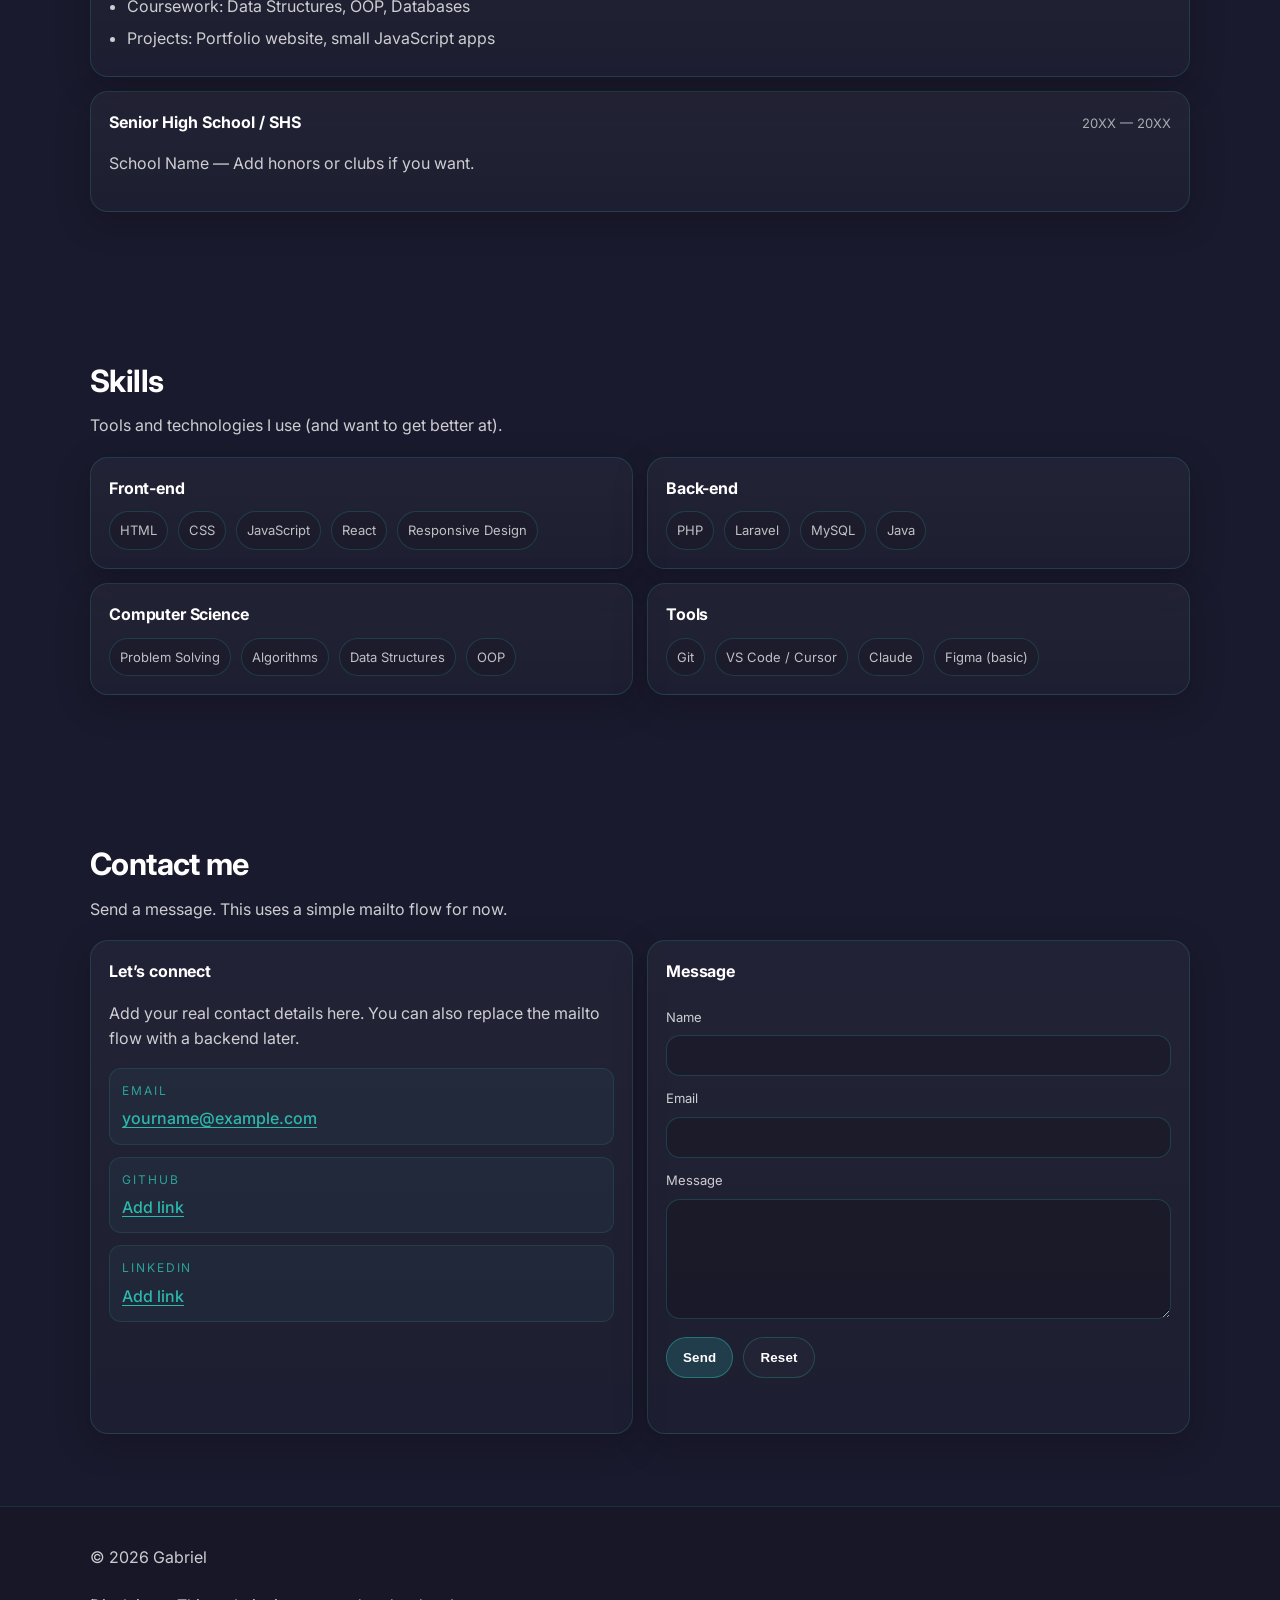
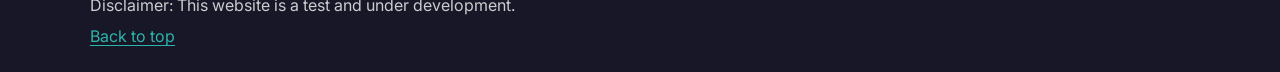
==== commit dbf2009e: "Add files via upload" ====
--- a/index.html
+++ b/index.html
@@ -1,430 +1,342 @@
-<!DOCTYPE html>
-<html lang="en">
-<head>
-<meta charset="UTF-8">
-<meta name="viewport" content="width=device-width, initial-scale=1.0">
-<title>Gabriel Rayat | Portfolio</title>
-<script src="https://cdn.tailwindcss.com/3.4.16"></script>
-<script>tailwind.config={theme:{extend:{colors:{primary:'#FF8A00',secondary:'#1F2937'},borderRadius:{'none':'0px','sm':'4px',DEFAULT:'8px','md':'12px','lg':'16px','xl':'20px','2xl':'24px','3xl':'32px','full':'9999px','button':'8px'}}}}</script>
-<link rel="preconnect" href="https://fonts.googleapis.com">
-<link rel="preconnect" href="https://fonts.gstatic.com" crossorigin>
-<link href="https://fonts.googleapis.com/css2?family=Pacifico&display=swap" rel="stylesheet">
-<link href="https://fonts.googleapis.com/css2?family=Inter:wght@300;400;500;600;700&display=swap" rel="stylesheet">
-<link rel="stylesheet" href="https://cdnjs.cloudflare.com/ajax/libs/remixicon/4.6.0/remixicon.min.css">
-<style>
-:where([class^="ri-"])::before { content: "\f3c2"; }
-body {
-font-family: 'Inter', sans-serif;
-scroll-behavior: smooth;
-}
-.section-container {
-max-width: 1200px;
-margin: 0 auto;
-padding: 0 2rem;
-}
-.section {
-padding: 5rem 0;
-min-height: 100vh;
-display: flex;
-align-items: center;
-}
-.nav-link {
-position: relative;
-}
-.nav-link::after {
-content: '';
-position: absolute;
-width: 0;
-height: 2px;
-bottom: -4px;
-left: 0;
-background-color: #FF8A00;
-transition: width 0.3s;
-}
-.nav-link:hover::after {
-width: 100%;
-}
-.active-link::after {
-width: 100%;
-}
-.tech-icon {
-transition: transform 0.3s ease;
-}
-.tech-icon:hover {
-transform: translateY(-5px);
-}
-.project-card {
-transition: transform 0.3s ease, box-shadow 0.3s ease;
-}
-.project-card:hover {
-transform: translateY(-5px);
-box-shadow: 0 10px 25px rgba(0, 0, 0, 0.1);
-}
-input:focus, textarea:focus {
-outline: none;
-border-color: #FF8A00;
-}
-</style>
-</head>
-<body class="bg-white">
-<!-- Navigation -->
-<header class="fixed top-0 left-0 w-full bg-white shadow-sm z-50">
-<div class="section-container py-4 flex justify-between items-center">
-<div class="flex items-center gap-1">
-<span class="text-xl font-medium text-primary">Gabriel Rayat</span>
-<span class="text-xl text-gray-900">/</span>
-<span class="text-xl text-gray-500">Portfolio</span>
-</div>
-<nav>
-<ul class="flex space-x-8">
-<li><a href="#home" class="nav-link active-link text-gray-800 hover:text-primary transition-colors">Home</a></li>
-<li><a href="#about" class="nav-link text-gray-800 hover:text-primary transition-colors">About</a></li>
-<li><a href="#tech-stack" class="nav-link text-gray-800 hover:text-primary transition-colors">Tech Stack</a></li>
-<li><a href="#projects" class="nav-link text-gray-800 hover:text-primary transition-colors">Projects</a></li>
-<li><a href="#contact" class="nav-link text-gray-800 hover:text-primary transition-colors">Contact</a></li>
-</ul>
-</nav>
-</div>
-</header>
-<!-- Home Section -->
-<section id="home" class="section pt-24">
-<div class="section-container">
-<div class="flex flex-col md:flex-row items-center">
-<div class="w-full md:w-1/2 pr-0 md:pr-12">
-<p class="text-primary text-sm font-medium mb-2">Hi, I'm</p>
-<h1 class="text-4xl md:text-5xl font-bold text-gray-900 mb-4">Gabriel Rayat</h1>
-<p class="text-xl text-gray-600 mb-8">BSCS Student and Photographer<br><br>I create beautiful, responsive websites with modern<br>technologies that help businesses grow and succeed online.</p>
-<div class="flex gap-4">
-<a href="#projects" class="bg-primary text-white px-6 py-3 !rounded-button font-medium hover:bg-opacity-90 transition-colors inline-block whitespace-nowrap">View My Work</a>
-<a href="#contact" class="border-2 border-primary text-primary px-6 py-3 !rounded-button font-medium hover:bg-primary hover:text-white transition-colors inline-block whitespace-nowrap">Get in Touch</a>
-</div>
-</div>
-<div class="w-full md:w-1/2 mt-12 md:mt-0">
-<img src="profile.jpg"  alt="Gabriel Rayat" class="w-full h-auto object-cover rounded-lg shadow-lg">
-</div>
-</div>
-</div>
-</section>
-<!-- About Section -->
-<section id="about" class="section">
-<div class="section-container">
-<div class="text-center mb-16">
-<h2 class="text-3xl font-bold text-gray-900">About Me</h2>
-<div class="w-24 h-1 bg-primary mx-auto mt-4"></div>
-</div>
-<div class="flex flex-col md:flex-row items-start gap-12">
-<div class="w-full md:w-2/5">
-<img src="my\IMG_20210919_200700_813.jpg" alt="Gabriel Rayat" class="w-full h-auto object-cover rounded-lg shadow-lg">
-</div>
-<div class="w-full md:w-3/5">
-<h3 class="text-xl font-semibold text-primary mb-4">Who I Am</h3>
-<p class="text-gray-700 mb-6 leading-relaxed">
-I'm a passionate frontend developer with a keen eye for design and a love for creating intuitive user experiences. With several years of experience in web development, I specialize in building responsive and accessible websites.
-</p>
-<p class="text-gray-700 mb-8 leading-relaxed">
-When I'm not coding, you can find me exploring new technologies, contributing to open-source projects, or enjoying outdoor activities to maintain a healthy work-life balance.
-</p>
-<div class="grid grid-cols-1 md:grid-cols-2 gap-8">
-<div>
-<h3 class="text-xl font-semibold text-primary mb-4">Education</h3>
-<div class="mb-4">
-<h4 class="text-gray-900 font-medium">B.S. Computer Science</h4>
-<p class="text-gray-600">Colegio De Los Baños, 2024-2028</p>
-</div>
-</div>
-<div>
-<h3 class="text-xl font-semibold text-primary mb-4">Experience</h3>
-<div class="mb-4">
-<h4 class="text-gray-900 font-medium">Manufacturing</h4>
-<p class="text-gray-600">4+ Years</p>
-</div>
-<div class="mb-4">
-<h4 class="text-gray-900 font-medium">BPO/Non-Voice</h4>
-<p class="text-gray-600">2+ Years</p>
-</div>
-</div>
-</div>
-</div>
-</div>
-</div>
-</section>
-<!-- Tech Stack Section -->
-<section id="tech-stack" class="section bg-gray-50">
-<div class="section-container">
-<div class="text-center mb-16">
-<h2 class="text-3xl font-bold text-gray-900">Tech Stack</h2>
-<div class="w-24 h-1 bg-primary mx-auto mt-4"></div>
-</div>
-<div class="grid grid-cols-2 sm:grid-cols-4 gap-8 max-w-4xl mx-auto">
-<div class="tech-icon flex flex-col items-center">
-<div class="w-20 h-20 bg-white rounded-full shadow-md flex items-center justify-center mb-4">
-<div class="w-10 h-10 flex items-center justify-center text-primary">
-<i class="ri-html5-fill ri-2x"></i>
-</div>
-</div>
-<p class="text-gray-800 font-medium">HTML</p>
-</div>
-<div class="tech-icon flex flex-col items-center">
-<div class="w-20 h-20 bg-white rounded-full shadow-md flex items-center justify-center mb-4">
-<div class="w-10 h-10 flex items-center justify-center text-primary">
-<i class="ri-css3-fill ri-2x"></i>
-</div>
-</div>
-<p class="text-gray-800 font-medium">CSS</p>
-</div>
-<div class="tech-icon flex flex-col items-center">
-<div class="w-20 h-20 bg-white rounded-full shadow-md flex items-center justify-center mb-4">
-<div class="w-10 h-10 flex items-center justify-center text-primary">
-<i class="ri-javascript-fill ri-2x"></i>
-</div>
-</div>
-<p class="text-gray-800 font-medium">JavaScript</p>
-</div>
-<div class="tech-icon flex flex-col items-center">
-<div class="w-20 h-20 bg-white rounded-full shadow-md flex items-center justify-center mb-4">
-<div class="w-10 h-10 flex items-center justify-center text-primary">
-<i class="ri-php-fill ri-2x"></i>
-</div>
-</div>
-<p class="text-gray-800 font-medium">PHP</p>
-</div>
-<div class="tech-icon flex flex-col items-center">
-<div class="w-20 h-20 bg-white rounded-full shadow-md flex items-center justify-center mb-4">
-<div class="w-10 h-10 flex items-center justify-center text-primary">
-<i class="ri-code-s-slash-fill ri-2x"></i>
-</div>
-</div>
-<p class="text-gray-800 font-medium">C</p>
-</div>
-<div class="tech-icon flex flex-col items-center">
-<div class="w-20 h-20 bg-white rounded-full shadow-md flex items-center justify-center mb-4">
-<div class="w-10 h-10 flex items-center justify-center text-primary">
-<i class="ri-code-box-fill ri-2x"></i>
-</div>
-</div>
-<p class="text-gray-800 font-medium">C#</p>
-</div>
-<div class="tech-icon flex flex-col items-center">
-<div class="w-20 h-20 bg-white rounded-full shadow-md flex items-center justify-center mb-4">
-<div class="w-10 h-10 flex items-center justify-center text-primary">
-<i class="ri-python-fill ri-2x"></i>
-</div>
-</div>
-<p class="text-gray-800 font-medium">Python</p>
-</div>
-<div class="tech-icon flex flex-col items-center">
-<div class="w-20 h-20 bg-white rounded-full shadow-md flex items-center justify-center mb-4">
-<div class="w-10 h-10 flex items-center justify-center text-primary">
-<i class="ri-nodejs-fill ri-2x"></i>
-</div>
-</div>
-<p class="text-gray-800 font-medium">Node.JS</p>
-</div>
-</div>
-</div>
-</section>
-<!-- Projects Section -->
-<section id="projects" class="section">
-<div class="section-container">
-<div class="text-center mb-16">
-<h2 class="text-3xl font-bold text-gray-900">My Projects</h2>
-<div class="w-24 h-1 bg-primary mx-auto mt-4"></div>
-</div>
-<div class="grid grid-cols-1 md:grid-cols-3 gap-8">
-<div class="project-card bg-white rounded-lg overflow-hidden shadow-md">
-<div class="h-48 bg-gray-200">
-<img src="https://readdy.ai/api/search-image?query=e-commerce%20website%20interface%20with%20modern%20design%2C%20clean%20layout%2C%20product%20grid%2C%20shopping%20cart%20icon%2C%20search%20functionality%2C%20high-quality%20digital%20mockup&width=400&height=300&seq=3&orientation=landscape" alt="E-commerce Website" class="w-full h-full object-cover object-top">
-</div>
-<div class="p-6">
-<h3 class="text-xl font-semibold text-gray-900 mb-2">E-commerce Website</h3>
-<p class="text-gray-700 mb-4">A fully responsive e-commerce platform built with HTML, CSS, JavaScript, and PHP with MySQL database integration.</p>
-<div class="flex flex-wrap gap-2 mb-4">
-<span class="px-3 py-1 bg-gray-100 text-gray-700 text-xs rounded-full">HTML</span>
-<span class="px-3 py-1 bg-gray-100 text-gray-700 text-xs rounded-full">CSS</span>
-<span class="px-3 py-1 bg-gray-100 text-gray-700 text-xs rounded-full">JavaScript</span>
-<span class="px-3 py-1 bg-gray-100 text-gray-700 text-xs rounded-full">PHP</span>
-</div>
-</div>
-</div>
-<div class="project-card bg-white rounded-lg overflow-hidden shadow-md">
-<div class="h-48 bg-gray-200">
-<img src="https://readdy.ai/api/search-image?query=task%20management%20app%20interface%20with%20calendar%20view%2C%20task%20lists%2C%20progress%20tracking%2C%20colorful%20UI%20elements%2C%20digital%20mockup%20on%20device%20screen&width=400&height=300&seq=4&orientation=landscape" alt="Task Management App" class="w-full h-full object-cover object-top">
-</div>
-<div class="p-6">
-<h3 class="text-xl font-semibold text-gray-900 mb-2">Task Management App</h3>
-<p class="text-gray-700 mb-4">A productivity application built with React and Node.js that helps users organize tasks and track progress.</p>
-<div class="flex flex-wrap gap-2 mb-4">
-<span class="px-3 py-1 bg-gray-100 text-gray-700 text-xs rounded-full">React</span>
-<span class="px-3 py-1 bg-gray-100 text-gray-700 text-xs rounded-full">Node.js</span>
-<span class="px-3 py-1 bg-gray-100 text-gray-700 text-xs rounded-full">MongoDB</span>
-<span class="px-3 py-1 bg-gray-100 text-gray-700 text-xs rounded-full">Express</span>
-</div>
-</div>
-</div>
-<div class="project-card bg-white rounded-lg overflow-hidden shadow-md">
-<div class="h-48 bg-gray-200">
-<img src="https://readdy.ai/api/search-image?query=photo%20gallery%20website%20with%20grid%20layout%2C%20image%20thumbnails%2C%20lightbox%20feature%2C%20photography%20portfolio%20showcase%2C%20clean%20modern%20design&width=400&height=300&seq=5&orientation=landscape" alt="Photo Gallery App" class="w-full h-full object-cover object-top">
-</div>
-<div class="p-6">
-<h3 class="text-xl font-semibold text-gray-900 mb-2">Photo Gallery App</h3>
-<p class="text-gray-700 mb-4">A responsive photography portfolio showcasing my work with filtering capabilities and lightbox functionality.</p>
-<div class="flex flex-wrap gap-2 mb-4">
-<span class="px-3 py-1 bg-gray-100 text-gray-700 text-xs rounded-full">HTML5</span>
-<span class="px-3 py-1 bg-gray-100 text-gray-700 text-xs rounded-full">CSS3</span>
-<span class="px-3 py-1 bg-gray-100 text-gray-700 text-xs rounded-full">JavaScript</span>
-<span class="px-3 py-1 bg-gray-100 text-gray-700 text-xs rounded-full">jQuery</span>
-</div>
-</div>
-</div>
-</div>
-<div class="text-center mt-12">
-<a href="#" class="bg-primary text-white px-6 py-3 !rounded-button font-medium hover:bg-opacity-90 transition-colors inline-block whitespace-nowrap">View More</a>
-</div>
-</div>
-</section>
-<!-- Contact Section -->
-<section id="contact" class="section bg-white">
-<div class="section-container">
-<div class="text-center mb-8">
-<h2 class="text-4xl font-bold text-gray-900">Get In Touch</h2>
-<div class="w-16 h-1 bg-primary mx-auto mt-4"></div>
-<p class="text-gray-600 mt-6 text-lg">Have a project in mind or want to collaborate? I'd love to hear from you!</p>
-</div>
-<div class="grid grid-cols-1 md:grid-cols-2 gap-16 max-w-6xl mx-auto">
-<div>
-<h3 class="text-2xl font-bold text-gray-900 mb-8">Let's Connect</h3>
-<p class="text-gray-600 mb-12 leading-relaxed">Whether you're looking for a developer for your next project, want to discuss photography opportunities, or just want to say hello, feel free to reach out. I'm always open to new opportunities and interesting conversations.</p>
-<div class="space-y-6">
-<div class="flex items-center gap-4">
-<div class="w-12 h-12 bg-orange-100 rounded-lg flex items-center justify-center">
-<i class="ri-mail-line text-primary text-xl"></i>
-</div>
-<div>
-<p class="text-gray-600">Email</p>
-<a href="mailto:rayat.cdlb@gmail.com" class="text-gray-900 hover:text-primary">rayat.cdlb@gmail.com</a>
-</div>
-</div>
-<div class="flex items-center gap-4">
-<div class="w-12 h-12 bg-orange-100 rounded-lg flex items-center justify-center">
-<i class="ri-linkedin-line text-primary text-xl"></i>
-</div>
-<div>
-<p class="text-gray-600">LinkedIn</p>
-<a href="https://www.linkedin.com/in/gabriel-rayat" class="text-gray-900 hover:text-primary">www.linkedin.com/in/gabriel-rayat</a>
-</div>
-</div>
-<div class="flex items-center gap-4">
-<div class="w-12 h-12 bg-orange-100 rounded-lg flex items-center justify-center">
-<i class="ri-github-line text-primary text-xl"></i>
-</div>
-<div>
-<p class="text-gray-600">GitHub</p>
-<a href="https://github.com/GabrielRayat-dev" class="text-gray-900 hover:text-primary">github.com/GabrielRayat-dev</a>
-</div>
-</div>
-</div>
-</div>
-<div class="bg-white p-8 rounded-xl shadow-lg">
-<form>
-<div class="mb-6">
-<label for="name" class="block text-gray-600 mb-2">Name <span class="text-primary">*</span></label>
-<input type="text" id="name" name="name" class="w-full px-4 py-3 border border-gray-200 rounded-lg focus:border-primary focus:ring-1 focus:ring-primary" placeholder="Your full name">
-</div>
-<div class="mb-6">
-<label for="email" class="block text-gray-600 mb-2">Email <span class="text-primary">*</span></label>
-<input type="email" id="email" name="email" class="w-full px-4 py-3 border border-gray-200 rounded-lg focus:border-primary focus:ring-1 focus:ring-primary" placeholder="your.email@example.com">
-</div>
-<div class="mb-6">
-<label for="message" class="block text-gray-600 mb-2">Message <span class="text-primary">*</span></label>
-<textarea id="message" name="message" rows="5" class="w-full px-4 py-3 border border-gray-200 rounded-lg focus:border-primary focus:ring-1 focus:ring-primary" placeholder="Tell me about your project or just say hello..."></textarea>
-</div>
-<button type="submit" class="w-full bg-primary text-white py-3 !rounded-lg font-medium hover:bg-opacity-90 transition-colors whitespace-nowrap">Send Message</button>
-</form>
-</div>
-</div>
-</div>
-</section>
-<!-- Footer -->
-<footer class="bg-gray-900 text-white py-8">
-<div class="section-container">
-<div class="flex flex-col md:flex-row justify-between items-center">
-<div class="flex items-center gap-1 mb-4 md:mb-0">
-<span class="text-xl font-medium text-primary">Gabriel Rayat</span>
-<span class="text-xl text-gray-900">/</span>
-<span class="text-xl text-gray-500">Portfolio</span>
-</div>
-<p class="text-gray-400 text-sm">© 2025 Gabriel Rayat. All rights reserved.</p>
-<p class="text-gray-400 text-sm mt-4 md:mt-0">This Portfolio Website is a Test only and in Development!<br>Salamat Pu!!</p>
-</div>
-</div>
-</footer>
-<script id="navigation-script">
-document.addEventListener('DOMContentLoaded', function() {
-const sections = document.querySelectorAll('section');
-const navLinks = document.querySelectorAll('.nav-link');
-function resetActiveLinks() {
-navLinks.forEach(link => {
-link.classList.remove('active-link');
-});
-}
-function setActiveLink() {
-const scrollPosition = window.scrollY;
-sections.forEach(section => {
-const sectionTop = section.offsetTop - 100;
-const sectionHeight = section.offsetHeight;
-const sectionId = section.getAttribute('id');
-if (scrollPosition >= sectionTop && scrollPosition < sectionTop + sectionHeight) {
-resetActiveLinks();
-document.querySelector(`.nav-link[href="#${sectionId}"]`).classList.add('active-link');
-}
-});
-}
-window.addEventListener('scroll', setActiveLink);
-setActiveLink();
-navLinks.forEach(link => {
-link.addEventListener('click', function(e) {
-e.preventDefault();
-const targetId = this.getAttribute('href');
-const targetSection = document.querySelector(targetId);
-window.scrollTo({
-top: targetSection.offsetTop - 80,
-behavior: 'smooth'
-});
-});
-});
-});
-</script>
-<script id="form-script">
-document.addEventListener('DOMContentLoaded', function() {
-const contactForm = document.querySelector('form');
-const createToast = (message, type = 'success') => {
-const toast = document.createElement('div');
-toast.className = `fixed bottom-4 right-4 ${type === 'success' ? 'bg-green-500' : 'bg-red-500'} text-white px-6 py-3 rounded-lg shadow-lg transform transition-transform duration-300 translate-y-full`;
-toast.textContent = message;
-document.body.appendChild(toast);
-setTimeout(() => {
-toast.classList.remove('translate-y-full');
-}, 100);
-setTimeout(() => {
-toast.classList.add('translate-y-full');
-setTimeout(() => {
-document.body.removeChild(toast);
-}, 300);
-}, 3000);
-};
-contactForm.addEventListener('submit', function(e) {
-e.preventDefault();
-const nameInput = document.getElementById('name');
-const emailInput = document.getElementById('email');
-const messageInput = document.getElementById('message');
-if (!nameInput.value || !emailInput.value || !messageInput.value) {
-createToast('Please fill in all required fields', 'error');
-return;
-}
-createToast('Thank you for your message! I will get back to you soon.');
-contactForm.reset();
-});
-});
-</script>
-</body>
-</html>
+<!doctype html>
+<html lang="en">
+  <head>
+    <meta charset="UTF-8" />
+    <script>
+      (function () {
+        try {
+          var t = localStorage.getItem("theme");
+          if (t !== "light" && t !== "dark") t = "dark";
+          document.documentElement.setAttribute("data-theme", t);
+        } catch (e) {
+          document.documentElement.setAttribute("data-theme", "dark");
+        }
+      })();
+    </script>
+    <meta name="viewport" content="width=device-width, initial-scale=1.0" />
+    <title>Gabriel | Portfolio</title>
+    <meta
+      name="description"
+      content="Gabriel - Computer Science student portfolio: About, Education, Skills, and Contact."
+    />
+    <link rel="preconnect" href="https://fonts.googleapis.com" />
+    <link rel="preconnect" href="https://fonts.gstatic.com" crossorigin />
+    <link
+      href="https://fonts.googleapis.com/css2?family=Inter:wght@400;500;600;700&display=swap"
+      rel="stylesheet"
+    />
+    <link rel="stylesheet" href="css/style.css" />
+    <script defer src="js/main.js"></script>
+  </head>
+  <body>
+    <a class="skip-link" href="#home">Skip to content</a>
+
+    <!-- =========================================================
+         TOP / NAVIGATION
+         - Update the name/logo text in: .brand__text
+         - Update menu labels/section IDs in the <nav> links
+    ========================================================== -->
+    <header class="header" id="page-top">
+      <div class="container header__inner">
+        <a class="brand" href="#home" aria-label="Go to Home">
+          <span class="brand__dot" aria-hidden="true"></span>
+          <span class="brand__text">Gabriel</span>
+        </a>
+
+        <button class="nav-toggle" type="button" aria-expanded="false" aria-controls="site-nav">
+          <span class="nav-toggle__bars" aria-hidden="true"></span>
+          <span class="sr-only">Toggle navigation</span>
+        </button>
+
+        <nav class="nav" id="site-nav" aria-label="Primary">
+          <button class="theme-toggle" type="button" data-theme-toggle aria-label="Switch to light mode">
+            <svg class="theme-toggle__icon theme-toggle__icon--sun" width="18" height="18" viewBox="0 0 24 24" aria-hidden="true">
+              <path
+                fill="currentColor"
+                d="M12 18a6 6 0 1 1 0-12 6 6 0 0 1 0 12Zm0-16a1 1 0 0 1 1 1v1a1 1 0 1 1-2 0V3a1 1 0 0 1 1-1Zm0 18a1 1 0 0 1-1-1v-1a1 1 0 1 1 2 0v1a1 1 0 0 1-1 1ZM5.64 5.64a1 1 0 0 1 1.41 0l.71.71a1 1 0 0 1-1.41 1.41l-.71-.71a1 1 0 0 1 0-1.41Zm12.02 12.02a1 1 0 0 1-1.41 0l-.71-.71a1 1 0 0 1 1.41-1.41l.71.71a1 1 0 0 1 0 1.41ZM2 13a1 1 0 0 1 1-1h1a1 1 0 1 1 0 2H3a1 1 0 0 1-1-1Zm18 0a1 1 0 0 1 1-1h1a1 1 0 1 1 0 2h-1a1 1 0 0 1-1-1ZM7.05 18.36a1 1 0 0 1 0-1.41l.71-.71a1 1 0 0 1 1.41 1.41l-.71.71a1 1 0 0 1-1.41 0ZM16.24 7.17a1 1 0 0 1 0 1.41l-.71.71a1 1 0 0 1-1.41-1.41l.71-.71a1 1 0 0 1 1.41 0Z"
+              />
+            </svg>
+            <svg class="theme-toggle__icon theme-toggle__icon--moon" width="18" height="18" viewBox="0 0 24 24" aria-hidden="true">
+              <path
+                fill="currentColor"
+                d="M21 14.5A9.5 9.5 0 0 1 9.5 3a9.5 9.5 0 1 0 11.5 11.5Z"
+              />
+            </svg>
+          </button>
+          <a class="nav__link" href="#home">Home</a>
+          <a class="nav__link" href="#about">About</a>
+          <a class="nav__link" href="#education">Education</a>
+          <a class="nav__link" href="#skills">Skills</a>
+          <a class="nav__link" href="#contact">Contact</a>
+        </nav>
+      </div>
+    </header>
+
+    <main>
+      <!-- =========================================================
+           HOME / HERO
+           - Replace your photo: change src below (assets/...)
+           - Resume download: replace assets/Gabriel-Resume.pdf with your real PDF
+      ========================================================== -->
+      <section class="hero section" id="home">
+        <div class="container hero__grid">
+          <div class="hero__media">
+            <img
+              class="hero__img"
+              src="assets/itstanjiro.png"
+              alt="Gabriel photo"
+              width="480"
+              height="300"
+              loading="eager"
+              decoding="async"
+            />
+          </div>
+
+          <div class="hero__content">
+            <p class="kicker">Welcome</p>
+            <h1 class="hero__title">
+              Hi, I’m <span class="accent">Gabriel</span><br />
+              a <span class="accent">Computer Science</span> student.
+            </h1>
+            <p class="hero__subtitle">
+              I’m building clean, user-friendly projects and improving my skills in web development and
+              software development.
+            </p>
+
+            <div class="hero__actions">
+              <a class="btn btn--primary" href="#contact">Contact me</a>
+              <!-- Put your resume PDF in /assets and keep the filename in sync -->
+              <a class="btn btn--ghost" href="assets/Gabriel-Resume.pdf" download>Download resume</a>
+            </div>
+
+            <div class="hero__meta" aria-label="Quick highlights">
+              <div class="pill">Minimal design</div>
+              <div class="pill">Responsive</div>
+              <div class="pill">HTML • CSS • JavaScript</div>
+            </div>
+          </div>
+        </div>
+      </section>
+
+      <!-- =========================================================
+           ABOUT
+           - Update the paragraph text and the quick info boxes
+      ========================================================== -->
+      <section class="section" id="about">
+        <div class="container">
+          <div class="section__head">
+            <h2 class="section__title">About me</h2>
+            <p class="section__desc">A quick introduction and what I’m focused on right now.</p>
+          </div>
+
+          <div class="card">
+            <p>
+              I’m Gabriel, a Computer Science student who enjoys building simple, polished interfaces and
+              learning how things work under the hood. I like turning ideas into small, practical projects,
+              and I’m currently exploring front-end fundamentals and software engineering best practices.
+            </p>
+            <div class="card__grid">
+              <div class="kv">
+                <div class="kv__k">Location</div>
+                <div class="kv__v">Your City, Country</div>
+              </div>
+              <div class="kv">
+                <div class="kv__k">Interests</div>
+                <div class="kv__v">Web Dev, UI, Problem Solving</div>
+              </div>
+              <div class="kv">
+                <div class="kv__k">Currently learning</div>
+                <div class="kv__v">JavaScript, CSS, Data Structures</div>
+              </div>
+              <div class="kv">
+                <div class="kv__k">Open to</div>
+                <div class="kv__v">Internships, collaboration</div>
+              </div>
+            </div>
+          </div>
+        </div>
+      </section>
+
+      <!-- =========================================================
+           EDUCATION
+           - Update school names, dates, and bullet points
+      ========================================================== -->
+      <section class="section" id="education">
+        <div class="container">
+          <div class="section__head">
+            <h2 class="section__title">Education</h2>
+            <p class="section__desc">Your academic background and relevant milestones.</p>
+          </div>
+
+          <div class="timeline">
+            <article class="timeline__item card">
+              <div class="timeline__top">
+                <h3 class="timeline__title">B.S. Computer Science</h3>
+                <p class="timeline__date">20XX — Present</p>
+              </div>
+              <p class="muted">
+                University / College Name — Add relevant coursework, achievements, or projects.
+              </p>
+              <ul class="list">
+                <li>Coursework: Data Structures, OOP, Databases</li>
+                <li>Projects: Portfolio website, small JavaScript apps</li>
+              </ul>
+            </article>
+
+            <article class="timeline__item card">
+              <div class="timeline__top">
+                <h3 class="timeline__title">Senior High School / SHS</h3>
+                <p class="timeline__date">20XX — 20XX</p>
+              </div>
+              <p class="muted">School Name — Add honors or clubs if you want.</p>
+            </article>
+          </div>
+        </div>
+      </section>
+
+      <!-- =========================================================
+           SKILLS
+           - Add/remove <span class="tag">...</span> to match your stack
+      ========================================================== -->
+      <section class="section" id="skills">
+        <div class="container">
+          <div class="section__head">
+            <h2 class="section__title">Skills</h2>
+            <p class="section__desc">Tools and technologies I use (and want to get better at).</p>
+          </div>
+
+          <div class="skills">
+            <div class="card">
+              <h3 class="card__title">Front-end</h3>
+              <div class="tags">
+                <span class="tag">HTML</span>
+                <span class="tag">CSS</span>
+                <span class="tag">JavaScript</span>
+                <span class="tag">React</span>
+                <span class="tag">Responsive Design</span>
+              </div>
+            </div>
+
+            <div class="card">
+              <h3 class="card__title">Back-end</h3>
+              <div class="tags">
+                <span class="tag">PHP</span>
+                <span class="tag">Laravel</span>
+                <span class="tag">MySQL</span>
+                <span class="tag">Java</span>
+              </div>
+            </div>
+
+            <div class="card">
+              <h3 class="card__title">Computer Science</h3>
+              <div class="tags">
+                <span class="tag">Problem Solving</span>
+                <span class="tag">Algorithms</span>
+                <span class="tag">Data Structures</span>
+                <span class="tag">OOP</span>
+              </div>
+            </div>
+
+            <div class="card">
+              <h3 class="card__title">Tools</h3>
+              <div class="tags">
+                <span class="tag">Git</span>
+                <span class="tag">VS Code / Cursor</span>
+                <span class="tag">Claude</span>
+                <span class="tag">Figma (basic)</span>
+              </div>
+            </div>
+          </div>
+        </div>
+      </section>
+
+      <!-- =========================================================
+           CONTACT
+           - Update your email + social links below
+           - The form currently opens the visitor's email app (mailto)
+      ========================================================== -->
+      <section class="section" id="contact">
+        <div class="container">
+          <div class="section__head">
+            <h2 class="section__title">Contact me</h2>
+            <p class="section__desc">Send a message. This uses a simple mailto flow for now.</p>
+          </div>
+
+          <div class="contact">
+            <div class="card contact__info">
+              <h3 class="card__title">Let’s connect</h3>
+              <p class="muted">
+                Add your real contact details here. You can also replace the mailto flow with a backend
+                later.
+              </p>
+
+              <div class="contact__rows">
+                <div class="kv">
+                  <div class="kv__k">Email</div>
+                  <div class="kv__v">
+                    <!-- Replace with your real email -->
+                    <a class="link" href="mailto:yourname@example.com">yourname@example.com</a>
+                  </div>
+                </div>
+                <div class="kv">
+                  <div class="kv__k">GitHub</div>
+                  <div class="kv__v">
+                    <!-- Replace href="#" with your GitHub profile URL -->
+                    <a class="link" href="#" target="_blank" rel="noreferrer">Add link</a>
+                  </div>
+                </div>
+                <div class="kv">
+                  <div class="kv__k">LinkedIn</div>
+                  <div class="kv__v">
+                    <!-- Replace href="#" with your LinkedIn profile URL -->
+                    <a class="link" href="#" target="_blank" rel="noreferrer">Add link</a>
+                  </div>
+                </div>
+              </div>
+            </div>
+
+            <form class="card form" id="contact-form" novalidate>
+              <h3 class="card__title">Message</h3>
+
+              <label class="field">
+                <span class="field__label">Name</span>
+                <input class="field__input" type="text" name="name" autocomplete="name" required />
+              </label>
+
+              <label class="field">
+                <span class="field__label">Email</span>
+                <input class="field__input" type="email" name="email" autocomplete="email" required />
+              </label>
+
+              <label class="field">
+                <span class="field__label">Message</span>
+                <textarea class="field__input field__input--area" name="message" rows="6" required></textarea>
+              </label>
+
+              <div class="form__actions">
+                <button class="btn btn--primary" type="submit">Send</button>
+                <button class="btn btn--ghost" type="reset">Reset</button>
+              </div>
+
+              <p class="form__note muted" id="form-note" role="status" aria-live="polite"></p>
+            </form>
+          </div>
+        </div>
+      </section>
+    </main>
+
+    <!-- =========================================================
+         FOOTER
+         - Disclaimer text lives here
+    ========================================================== -->
+    <footer class="footer">
+      <div class="container footer__inner">
+        <p class="muted">© <span id="year"></span> Gabriel</p>
+        <p class="muted footer__disclaimer">
+          Disclaimer: This website is a test and under development.
+        </p>
+        <a class="link footer__top" href="#page-top">Back to top</a>
+      </div>
+    </footer>
+  </body>
+</html>
--- a/css/style.css
+++ b/css/style.css
@@ -0,0 +1,664 @@
+/* Theme:
+   background: MidnightBlue #1A1A2E
+   text: White
+   accent: Turquoise #2EC4B6
+*/
+
+/* -------------------------------------------------------------------------- */
+/*  Design tokens — colors, spacing, radii (used across the whole site)      */
+/* -------------------------------------------------------------------------- */
+:root {
+  --bg: #1a1a2e;
+  --text: #ffffff;
+  --text-soft: rgba(255, 255, 255, 0.78);
+  --accent: #2ec4b6;
+  --accent-soft: rgba(46, 196, 182, 0.78);
+  --border: rgba(46, 196, 182, 0.18);
+  --panel: rgba(255, 255, 255, 0.04);
+  --panel-2: rgba(255, 255, 255, 0.02);
+  --shadow: 0 18px 50px rgba(0, 0, 0, 0.35);
+  --radius: 18px;
+  --radius-sm: 12px;
+  --container: 1100px;
+  --bg-glow-1: rgba(46, 196, 182, 0.12);
+  --bg-glow-2: rgba(46, 196, 182, 0.08);
+  --header-bg: rgba(26, 26, 46, 0.72);
+  --header-border: rgba(46, 196, 182, 0.12);
+  --nav-mobile-bg: rgba(26, 26, 46, 0.86);
+  --footer-bg: rgba(0, 0, 0, 0.12);
+  --footer-border: rgba(46, 196, 182, 0.14);
+  --pill-bg: rgba(255, 255, 255, 0.04);
+  --pill-fg: rgba(255, 255, 255, 0.72);
+  --tag-fg: rgba(255, 255, 255, 0.72);
+  --tag-bg: rgba(0, 0, 0, 0.12);
+  --timeline-date: rgba(255, 255, 255, 0.62);
+  --input-bg: rgba(0, 0, 0, 0.18);
+  --btn-ghost-bg: rgba(255, 255, 255, 0.02);
+  --accent-glow: rgba(46, 196, 182, 0.22);
+}
+
+html[data-theme="light"] {
+  --bg: #eef2f8;
+  --text: #141428;
+  --text-soft: rgba(20, 20, 40, 0.72);
+  --accent: #1a9d91;
+  --accent-soft: rgba(26, 157, 145, 0.85);
+  --border: rgba(26, 157, 145, 0.28);
+  --panel: rgba(255, 255, 255, 0.92);
+  --panel-2: rgba(255, 255, 255, 0.78);
+  --shadow: 0 18px 45px rgba(15, 23, 42, 0.1);
+  --bg-glow-1: rgba(26, 157, 145, 0.18);
+  --bg-glow-2: rgba(26, 157, 145, 0.1);
+  --header-bg: rgba(255, 255, 255, 0.86);
+  --header-border: rgba(26, 157, 145, 0.22);
+  --nav-mobile-bg: rgba(255, 255, 255, 0.94);
+  --footer-bg: rgba(255, 255, 255, 0.72);
+  --footer-border: rgba(26, 157, 145, 0.22);
+  --pill-bg: rgba(26, 157, 145, 0.1);
+  --pill-fg: rgba(20, 20, 40, 0.75);
+  --tag-fg: rgba(20, 20, 40, 0.72);
+  --tag-bg: rgba(26, 157, 145, 0.1);
+  --timeline-date: rgba(20, 20, 40, 0.55);
+  --input-bg: rgba(255, 255, 255, 0.95);
+  --btn-ghost-bg: rgba(26, 157, 145, 0.06);
+  --accent-glow: rgba(26, 157, 145, 0.35);
+}
+
+/* -------------------------------------------------------------------------- */
+/*  Base reset                                                                */
+/* -------------------------------------------------------------------------- */
+* {
+  box-sizing: border-box;
+}
+
+/* -------------------------------------------------------------------------- */
+/*  Page shell — smooth scroll, anchored sections, body typography & bg       */
+/* -------------------------------------------------------------------------- */
+html {
+  scroll-behavior: smooth;
+}
+
+/* Prevent sticky header from covering anchored sections */
+section {
+  scroll-margin-top: 92px;
+}
+
+body {
+  margin: 0;
+  font-family: Inter, system-ui, -apple-system, "Segoe UI", Roboto, Arial, sans-serif;
+  background: radial-gradient(900px 500px at 20% 10%, var(--bg-glow-1), transparent 60%),
+    radial-gradient(800px 500px at 85% 30%, var(--bg-glow-2), transparent 55%),
+    var(--bg);
+  color: var(--text);
+  line-height: 1.6;
+}
+
+/* -------------------------------------------------------------------------- */
+/*  Media & links — default image and anchor behavior                           */
+/* -------------------------------------------------------------------------- */
+img {
+  max-width: 100%;
+  height: auto;
+  display: block;
+}
+
+a {
+  color: inherit;
+  text-decoration: none;
+}
+
+/* -------------------------------------------------------------------------- */
+/*  Layout — centered page width + accessibility helpers                        */
+/* -------------------------------------------------------------------------- */
+.container {
+  width: min(var(--container), calc(100% - 40px));
+  margin: 0 auto;
+}
+
+.sr-only {
+  position: absolute;
+  width: 1px;
+  height: 1px;
+  padding: 0;
+  margin: -1px;
+  overflow: hidden;
+  clip: rect(0, 0, 0, 0);
+  white-space: nowrap;
+  border: 0;
+}
+
+/* -------------------------------------------------------------------------- */
+/*  Skip link — keyboard users jump to main content                            */
+/* -------------------------------------------------------------------------- */
+.skip-link {
+  position: absolute;
+  left: 12px;
+  top: 12px;
+  padding: 10px 12px;
+  border-radius: 999px;
+  background: rgba(0, 0, 0, 0.45);
+  border: 1px solid var(--border);
+  transform: translateY(-200%);
+  transition: transform 160ms ease;
+  z-index: 999;
+}
+.skip-link:focus {
+  transform: translateY(0);
+}
+
+/* -------------------------------------------------------------------------- */
+/*  Text utilities — muted copy & accent highlight                              */
+/* -------------------------------------------------------------------------- */
+.muted {
+  color: var(--text-soft);
+}
+
+.accent {
+  text-shadow: 0 0 18px var(--accent-glow);
+  color: var(--accent);
+}
+
+/* -------------------------------------------------------------------------- */
+/*  Site header — sticky bar, logo, nav links, mobile menu toggle             */
+/* -------------------------------------------------------------------------- */
+.header {
+  position: sticky;
+  top: 0;
+  z-index: 50;
+  background: var(--header-bg);
+  backdrop-filter: blur(10px);
+  border-bottom: 1px solid var(--header-border);
+}
+
+.header__inner {
+  display: flex;
+  align-items: center;
+  justify-content: space-between;
+  padding: 14px 0;
+  gap: 14px;
+}
+
+.brand {
+  display: inline-flex;
+  align-items: center;
+  gap: 10px;
+  font-weight: 700;
+  letter-spacing: 0.3px;
+}
+.brand__dot {
+  width: 10px;
+  height: 10px;
+  border-radius: 999px;
+  background: var(--accent);
+  box-shadow: 0 0 18px rgba(46, 196, 182, 0.55);
+}
+
+.nav {
+  display: flex;
+  align-items: center;
+  gap: 14px;
+}
+
+.nav__link {
+  padding: 8px 10px;
+  border-radius: 999px;
+  color: var(--text-soft);
+  border: 1px solid transparent;
+  transition: background 160ms ease, border-color 160ms ease, color 160ms ease;
+}
+.nav__link:hover {
+  color: var(--text);
+  background: rgba(46, 196, 182, 0.07);
+  border-color: rgba(46, 196, 182, 0.16);
+}
+.nav__link.is-active {
+  color: var(--text);
+  background: rgba(46, 196, 182, 0.12);
+  border-color: rgba(46, 196, 182, 0.28);
+}
+
+.theme-toggle {
+  display: inline-flex;
+  align-items: center;
+  justify-content: center;
+  width: 40px;
+  height: 40px;
+  padding: 0;
+  border-radius: 999px;
+  border: 1px solid rgba(46, 196, 182, 0.22);
+  background: rgba(46, 196, 182, 0.06);
+  color: var(--accent);
+  cursor: pointer;
+  transition: background 160ms ease, border-color 160ms ease, color 160ms ease;
+}
+.theme-toggle:hover {
+  background: rgba(46, 196, 182, 0.12);
+  border-color: rgba(46, 196, 182, 0.32);
+  color: var(--text);
+}
+html[data-theme="light"] .theme-toggle:hover {
+  color: var(--accent);
+}
+.theme-toggle__icon {
+  display: block;
+}
+.theme-toggle__icon--moon {
+  display: none;
+}
+html[data-theme="light"] .theme-toggle__icon--sun {
+  display: none;
+}
+html[data-theme="light"] .theme-toggle__icon--moon {
+  display: block;
+}
+
+.nav-toggle {
+  display: none;
+  border: 1px solid rgba(46, 196, 182, 0.2);
+  background: rgba(46, 196, 182, 0.06);
+  color: var(--text);
+  border-radius: 12px;
+  padding: 10px 12px;
+  cursor: pointer;
+}
+.nav-toggle__bars {
+  display: block;
+  width: 18px;
+  height: 12px;
+  position: relative;
+}
+.nav-toggle__bars::before,
+.nav-toggle__bars::after,
+.nav-toggle__bars {
+  border-top: 2px solid var(--accent);
+}
+.nav-toggle__bars::before,
+.nav-toggle__bars::after {
+  content: "";
+  position: absolute;
+  left: 0;
+  right: 0;
+}
+.nav-toggle__bars::before {
+  top: 4px;
+}
+.nav-toggle__bars::after {
+  top: 8px;
+}
+
+/* -------------------------------------------------------------------------- */
+/*  Section blocks — shared vertical spacing + section titles                   */
+/* -------------------------------------------------------------------------- */
+.section {
+  padding: 72px 0;
+}
+
+.section__head {
+  display: grid;
+  gap: 8px;
+  margin-bottom: 18px;
+}
+.section__title {
+  margin: 0;
+  font-size: clamp(22px, 2.4vw, 32px);
+  letter-spacing: -0.02em;
+}
+.section__desc {
+  margin: 0;
+  color: var(--text-soft);
+}
+
+/* -------------------------------------------------------------------------- */
+/*  Hero — intro headline, image, subtitle, actions                            */
+/* -------------------------------------------------------------------------- */
+.hero {
+  padding-top: 76px;
+}
+.hero__grid {
+  display: grid;
+  grid-template-columns: 1fr 1.1fr;
+  align-items: center;
+  gap: 36px;
+}
+
+.hero__media {
+  position: relative;
+}
+.hero__img {
+  border-radius: 26px;
+  border: 1px solid rgba(46, 196, 182, 0.22);
+  background: linear-gradient(180deg, rgba(46, 196, 182, 0.08), rgba(255, 255, 255, 0.02));
+  box-shadow: var(--shadow);
+}
+
+.kicker {
+  display: inline-flex;
+  align-items: center;
+  gap: 10px;
+  margin: 0 0 12px;
+  color: var(--text-soft);
+  letter-spacing: 0.18em;
+  text-transform: uppercase;
+  font-size: 12px;
+}
+
+.hero__title {
+  margin: 0;
+  font-size: clamp(30px, 3.3vw, 46px);
+  letter-spacing: -0.03em;
+  line-height: 1.15;
+}
+
+.hero__subtitle {
+  margin: 14px 0 0;
+  color: var(--text-soft);
+  max-width: 58ch;
+}
+
+.hero__actions {
+  display: flex;
+  flex-wrap: wrap;
+  gap: 12px;
+  margin-top: 22px;
+}
+
+/* -------------------------------------------------------------------------- */
+/*  Buttons — primary & ghost variants (used in hero + forms)                 */
+/* -------------------------------------------------------------------------- */
+.btn {
+  display: inline-flex;
+  align-items: center;
+  justify-content: center;
+  gap: 10px;
+  padding: 12px 16px;
+  border-radius: 999px;
+  border: 1px solid rgba(46, 196, 182, 0.25);
+  cursor: pointer;
+  font-weight: 600;
+  letter-spacing: 0.2px;
+  transition: transform 120ms ease, background 160ms ease, border-color 160ms ease, opacity 160ms ease;
+  user-select: none;
+  color: var(--text);
+}
+.btn:active {
+  transform: translateY(1px);
+}
+.btn--primary {
+  background: rgba(46, 196, 182, 0.18);
+  border-color: rgba(46, 196, 182, 0.42);
+}
+.btn--primary:hover {
+  background: rgba(46, 196, 182, 0.26);
+  border-color: rgba(46, 196, 182, 0.55);
+}
+.btn--ghost {
+  background: var(--btn-ghost-bg);
+}
+.btn--ghost:hover {
+  background: rgba(46, 196, 182, 0.1);
+}
+
+/* -------------------------------------------------------------------------- */
+/*  Pills — small labels under hero (e.g. location, availability)              */
+/* -------------------------------------------------------------------------- */
+.hero__meta {
+  display: flex;
+  flex-wrap: wrap;
+  gap: 10px;
+  margin-top: 18px;
+}
+.pill {
+  padding: 8px 10px;
+  border-radius: 999px;
+  border: 1px solid rgba(46, 196, 182, 0.18);
+  background: var(--pill-bg);
+  color: var(--pill-fg);
+  font-size: 13px;
+}
+
+/* -------------------------------------------------------------------------- */
+/*  Cards — bordered panels for projects / experience blocks                  */
+/* -------------------------------------------------------------------------- */
+.card {
+  border: 1px solid rgba(46, 196, 182, 0.18);
+  background: linear-gradient(180deg, var(--panel), var(--panel-2));
+  border-radius: var(--radius);
+  padding: 18px;
+  box-shadow: 0 10px 35px rgba(0, 0, 0, 0.22);
+}
+.card__title {
+  margin: 0 0 10px;
+  font-size: 16px;
+  letter-spacing: -0.01em;
+}
+
+.card__grid {
+  margin-top: 16px;
+  display: grid;
+  grid-template-columns: repeat(2, minmax(0, 1fr));
+  gap: 12px;
+}
+
+/* -------------------------------------------------------------------------- */
+/*  Key / value mini-blocks — stats or fact pairs inside cards                 */
+/* -------------------------------------------------------------------------- */
+.kv {
+  border-radius: var(--radius-sm);
+  border: 1px solid rgba(46, 196, 182, 0.14);
+  background: rgba(46, 196, 182, 0.05);
+  padding: 12px;
+}
+.kv__k {
+  font-size: 12px;
+  letter-spacing: 0.16em;
+  text-transform: uppercase;
+  color: rgba(46, 196, 182, 0.78);
+}
+.kv__v {
+  margin-top: 6px;
+  color: var(--text);
+  font-weight: 500;
+}
+
+/* -------------------------------------------------------------------------- */
+/*  Timeline — dated entries (work history, education, etc.)                   */
+/* -------------------------------------------------------------------------- */
+.timeline {
+  display: grid;
+  gap: 14px;
+}
+.timeline__top {
+  display: flex;
+  align-items: baseline;
+  justify-content: space-between;
+  gap: 14px;
+}
+.timeline__title {
+  margin: 0;
+  font-size: 16px;
+}
+.timeline__date {
+  margin: 0;
+  color: var(--timeline-date);
+  font-size: 13px;
+  white-space: nowrap;
+}
+
+/* -------------------------------------------------------------------------- */
+/*  Lists — bullet lists inside timeline / cards                                */
+/* -------------------------------------------------------------------------- */
+.list {
+  margin: 12px 0 0;
+  padding-left: 18px;
+  color: var(--text-soft);
+}
+.list li {
+  margin: 6px 0;
+}
+
+/* -------------------------------------------------------------------------- */
+/*  Skills — grid of skill columns                                              */
+/* -------------------------------------------------------------------------- */
+.skills {
+  display: grid;
+  grid-template-columns: repeat(2, minmax(0, 1fr));
+  gap: 14px;
+}
+
+/* -------------------------------------------------------------------------- */
+/*  Tags — pill-shaped tech / topic chips                                       */
+/* -------------------------------------------------------------------------- */
+.tags {
+  display: flex;
+  flex-wrap: wrap;
+  gap: 10px;
+}
+.tag {
+  padding: 8px 10px;
+  border-radius: 999px;
+  border: 1px solid rgba(46, 196, 182, 0.2);
+  background: var(--tag-bg);
+  color: var(--tag-fg);
+  font-size: 13px;
+}
+
+/* -------------------------------------------------------------------------- */
+/*  Contact — two-column layout + contact form                                  */
+/* -------------------------------------------------------------------------- */
+.contact {
+  display: grid;
+  grid-template-columns: 1fr 1fr;
+  gap: 14px;
+}
+.contact__rows {
+  display: grid;
+  gap: 12px;
+  margin-top: 14px;
+}
+
+/* -------------------------------------------------------------------------- */
+/*  Form — labels, inputs, textarea, submit row                                */
+/* -------------------------------------------------------------------------- */
+.form {
+  display: grid;
+  gap: 12px;
+}
+.field {
+  display: grid;
+  gap: 8px;
+}
+.field__label {
+  font-size: 13px;
+  color: var(--text-soft);
+}
+.field__input {
+  width: 100%;
+  border-radius: 14px;
+  border: 1px solid rgba(46, 196, 182, 0.22);
+  background: var(--input-bg);
+  color: var(--text);
+  padding: 12px 12px;
+  outline: none;
+  transition: border-color 160ms ease, box-shadow 160ms ease;
+}
+.field__input:focus {
+  border-color: rgba(46, 196, 182, 0.42);
+  box-shadow: 0 0 0 4px rgba(46, 196, 182, 0.12);
+}
+.field__input--area {
+  resize: vertical;
+  min-height: 120px;
+}
+
+.form__actions {
+  display: flex;
+  flex-wrap: wrap;
+  gap: 10px;
+  margin-top: 6px;
+}
+.form__note {
+  margin: 6px 0 0;
+  min-height: 1.2em;
+}
+
+/* -------------------------------------------------------------------------- */
+/*  Inline links — accent-colored text links                                    */
+/* -------------------------------------------------------------------------- */
+.link {
+  color: var(--accent);
+  text-decoration: underline;
+  text-decoration-thickness: 1px;
+  text-underline-offset: 3px;
+  opacity: 0.92;
+}
+.link:hover {
+  opacity: 1;
+}
+
+/* -------------------------------------------------------------------------- */
+/*  Footer — bottom bar & disclaimer                                           */
+/* -------------------------------------------------------------------------- */
+.footer {
+  border-top: 1px solid var(--footer-border);
+  background: var(--footer-bg);
+  padding: 22px 0;
+}
+.footer__inner {
+  display: grid;
+  gap: 6px;
+  align-items: center;
+}
+.footer__disclaimer {
+  margin: 0;
+}
+.footer__top {
+  justify-self: start;
+}
+
+/* -------------------------------------------------------------------------- */
+/*  Responsive — tablets & smaller desktops (≤900px)                          */
+/* -------------------------------------------------------------------------- */
+@media (max-width: 900px) {
+  .hero__grid {
+    grid-template-columns: 1fr;
+  }
+  .skills {
+    grid-template-columns: 1fr;
+  }
+  .contact {
+    grid-template-columns: 1fr;
+  }
+  .card__grid {
+    grid-template-columns: 1fr;
+  }
+}
+
+/* -------------------------------------------------------------------------- */
+/*  Responsive — mobile nav drawer & compact layouts (≤720px)                  */
+/* -------------------------------------------------------------------------- */
+@media (max-width: 720px) {
+  .nav-toggle {
+    display: inline-flex;
+    align-items: center;
+  }
+  .nav {
+    position: absolute;
+    right: 20px;
+    top: 64px;
+    display: none;
+    flex-direction: column;
+    align-items: stretch;
+    gap: 8px;
+    padding: 12px;
+    min-width: 210px;
+    border-radius: 16px;
+    border: 1px solid rgba(46, 196, 182, 0.2);
+    background: var(--nav-mobile-bg);
+    backdrop-filter: blur(10px);
+    box-shadow: var(--shadow);
+  }
+  .nav.is-open {
+    display: flex;
+  }
+}
+
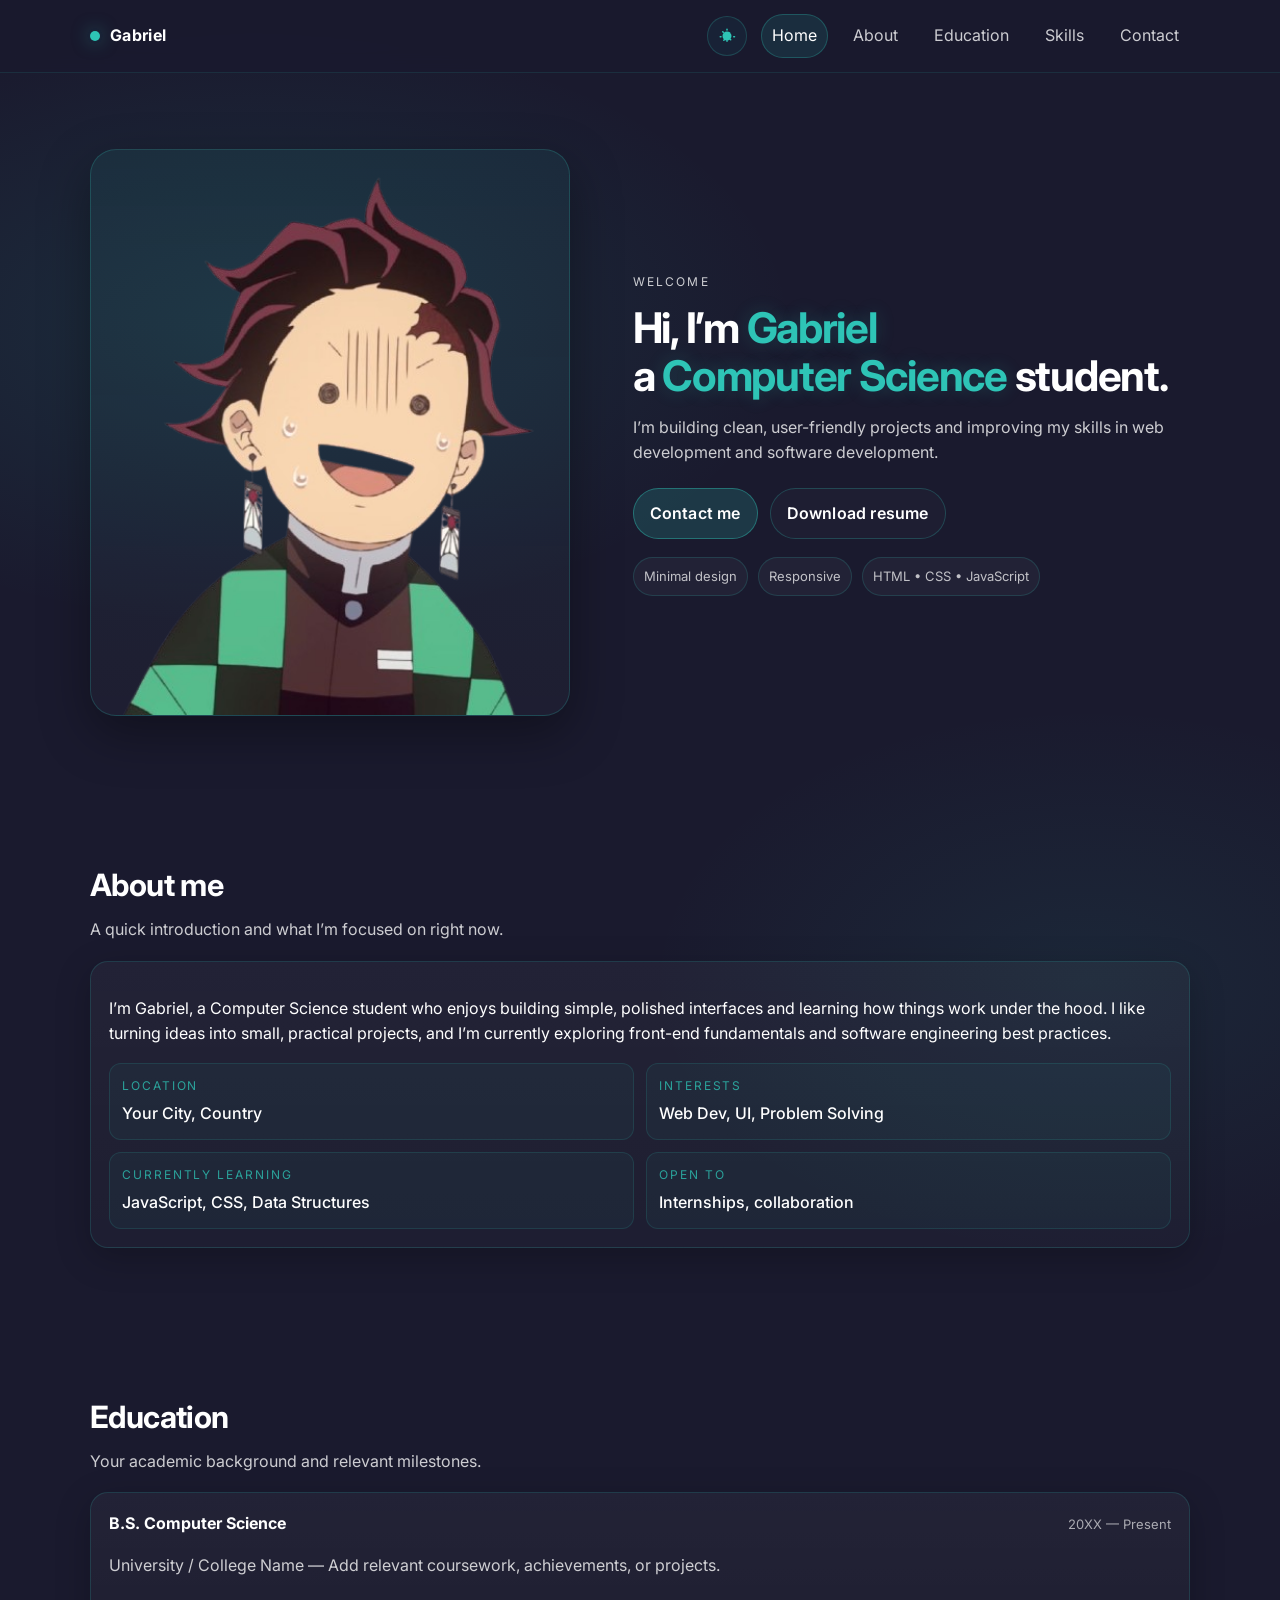
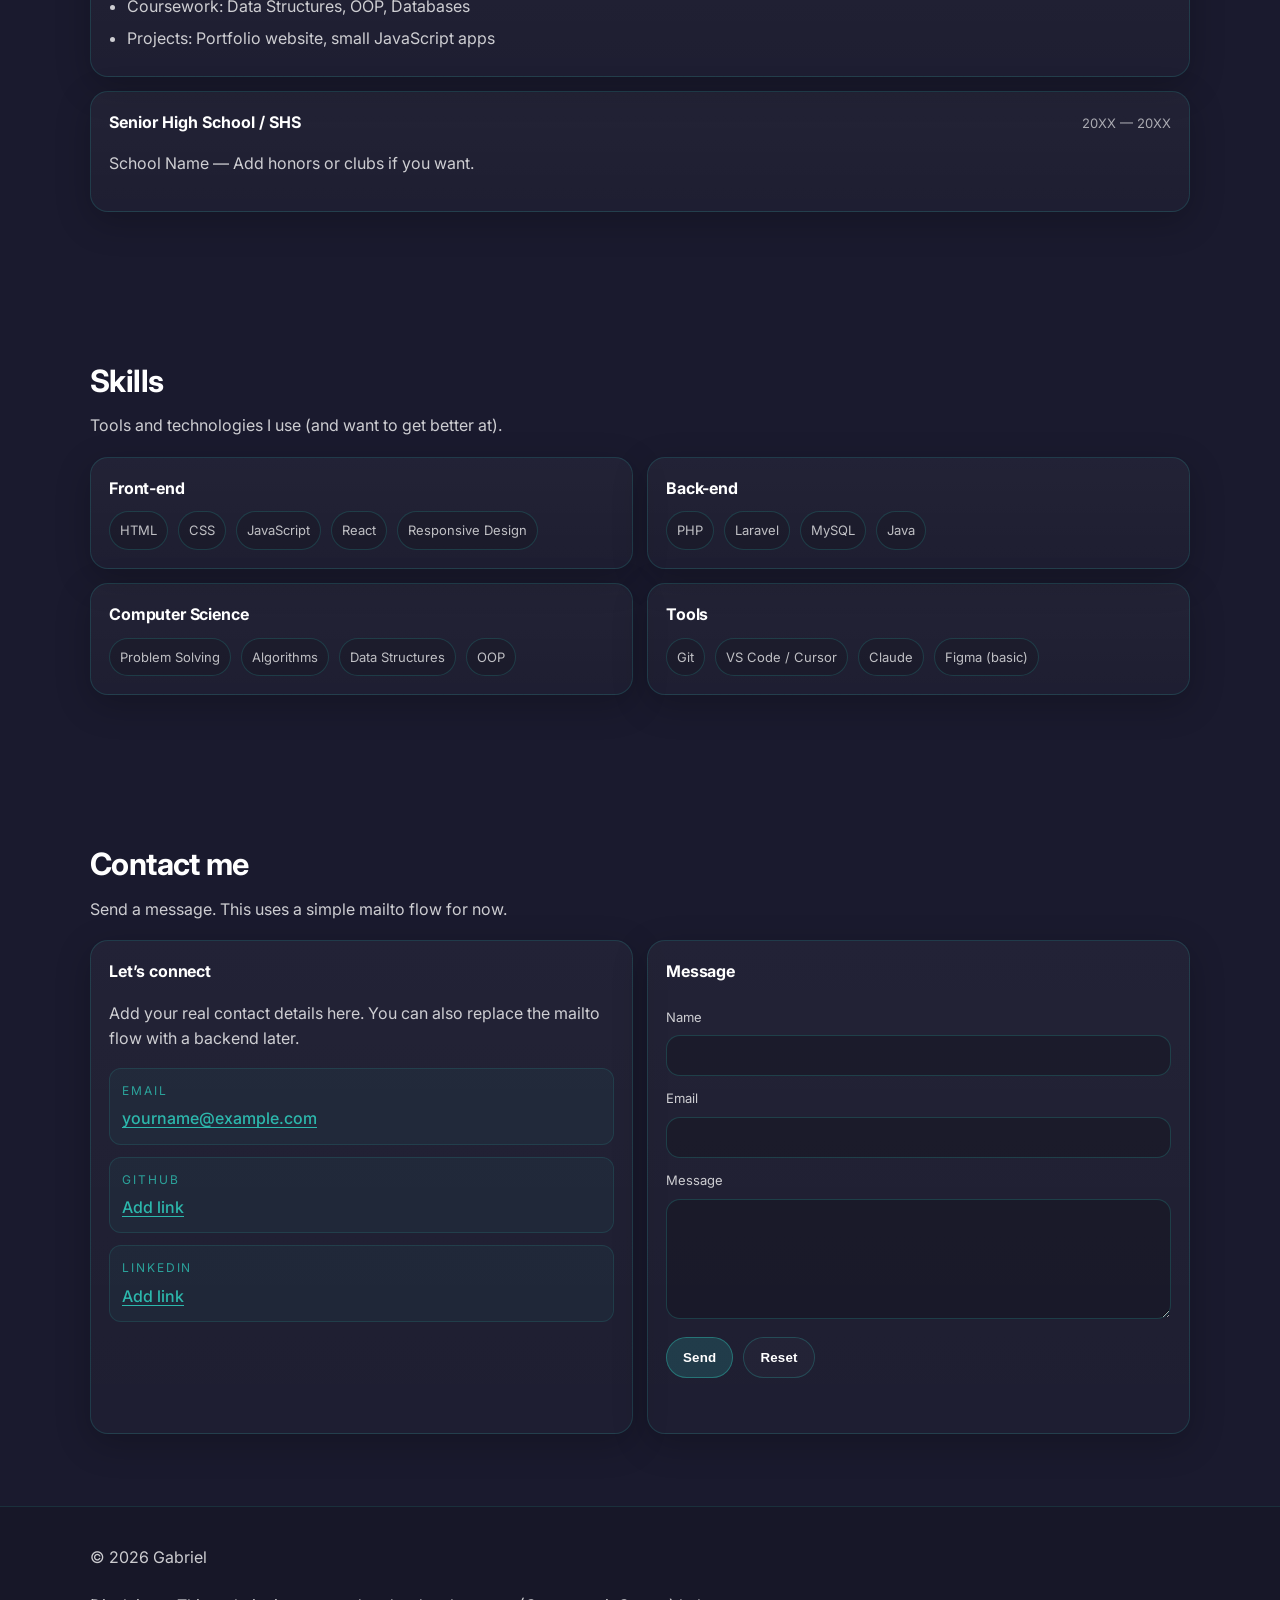
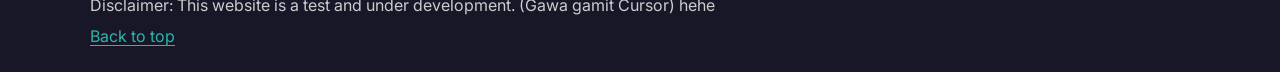
==== commit eddc2cb7: "Update index.html" ====
--- a/index.html
+++ b/index.html
@@ -333,7 +333,7 @@
       <div class="container footer__inner">
         <p class="muted">© <span id="year"></span> Gabriel</p>
         <p class="muted footer__disclaimer">
-          Disclaimer: This website is a test and under development.
+          Disclaimer: This website is a test and under development. (Gawa gamit Cursor) hehe
         </p>
         <a class="link footer__top" href="#page-top">Back to top</a>
       </div>
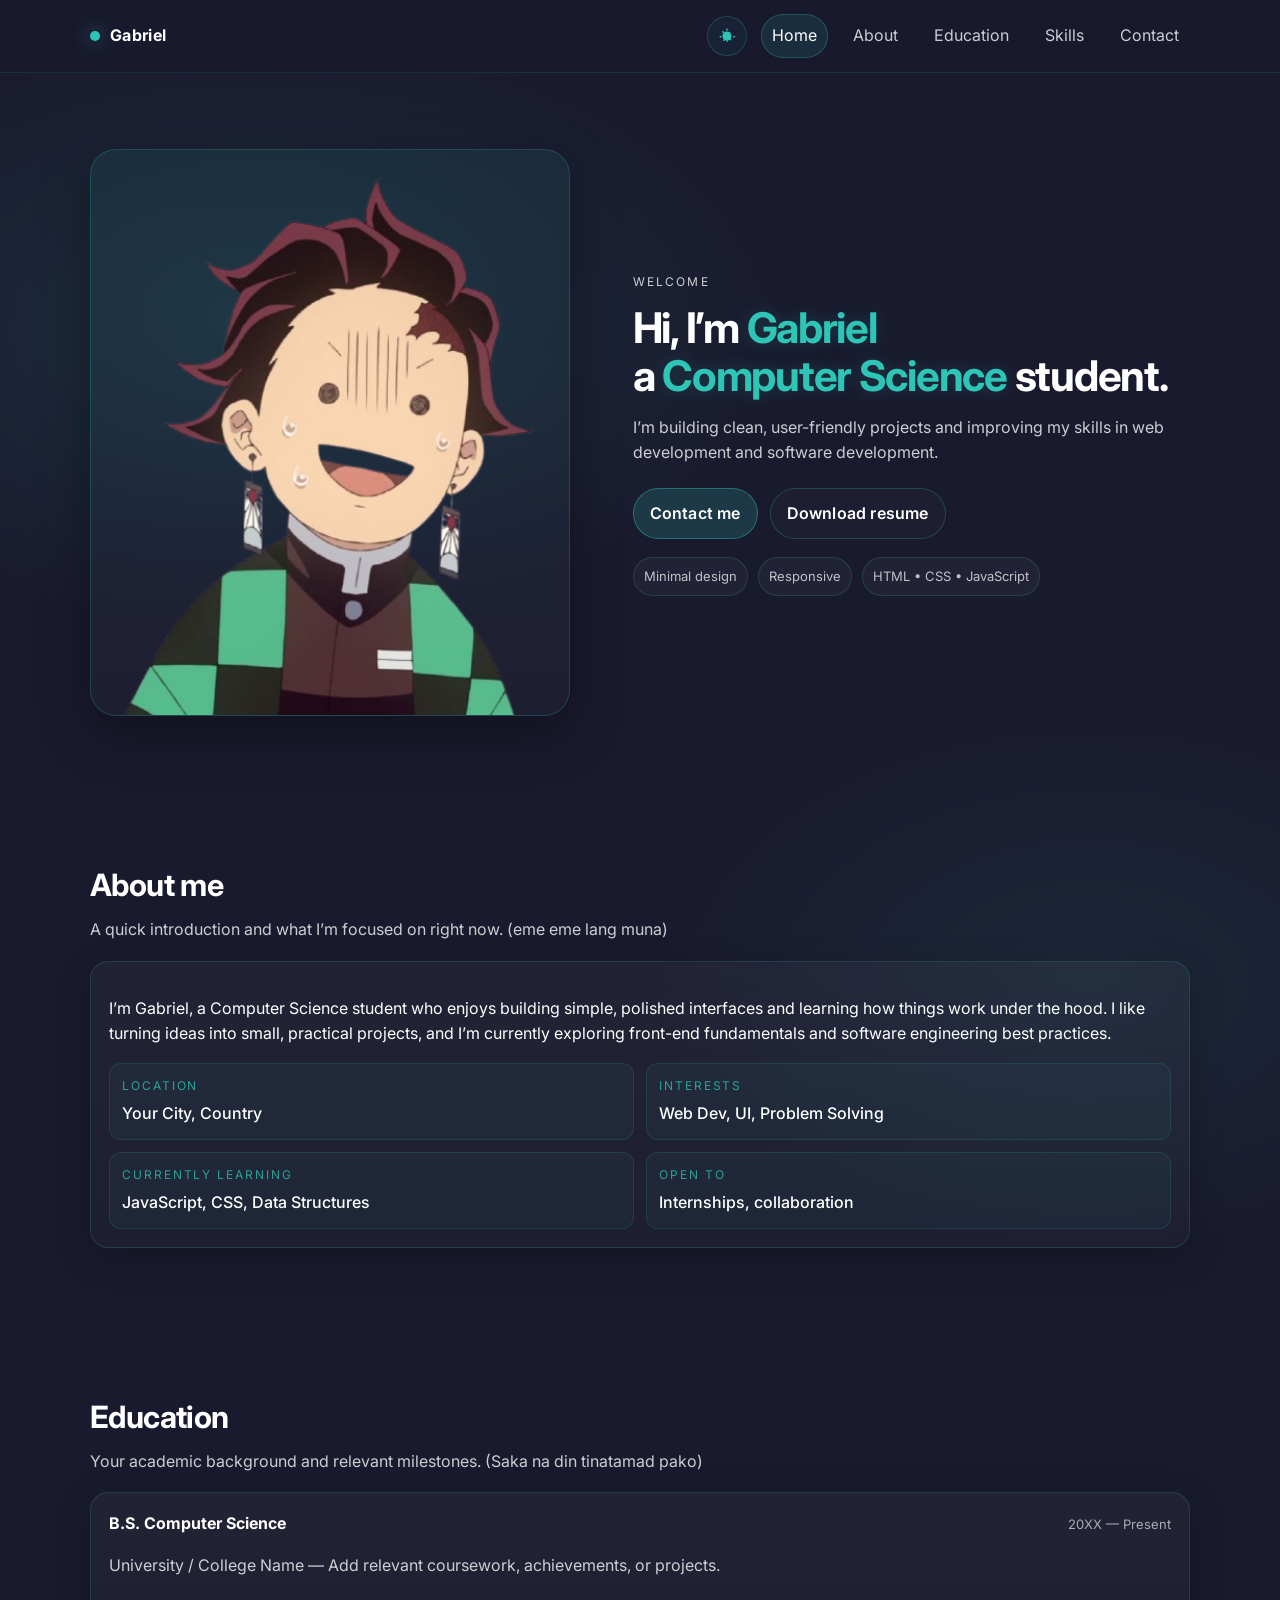
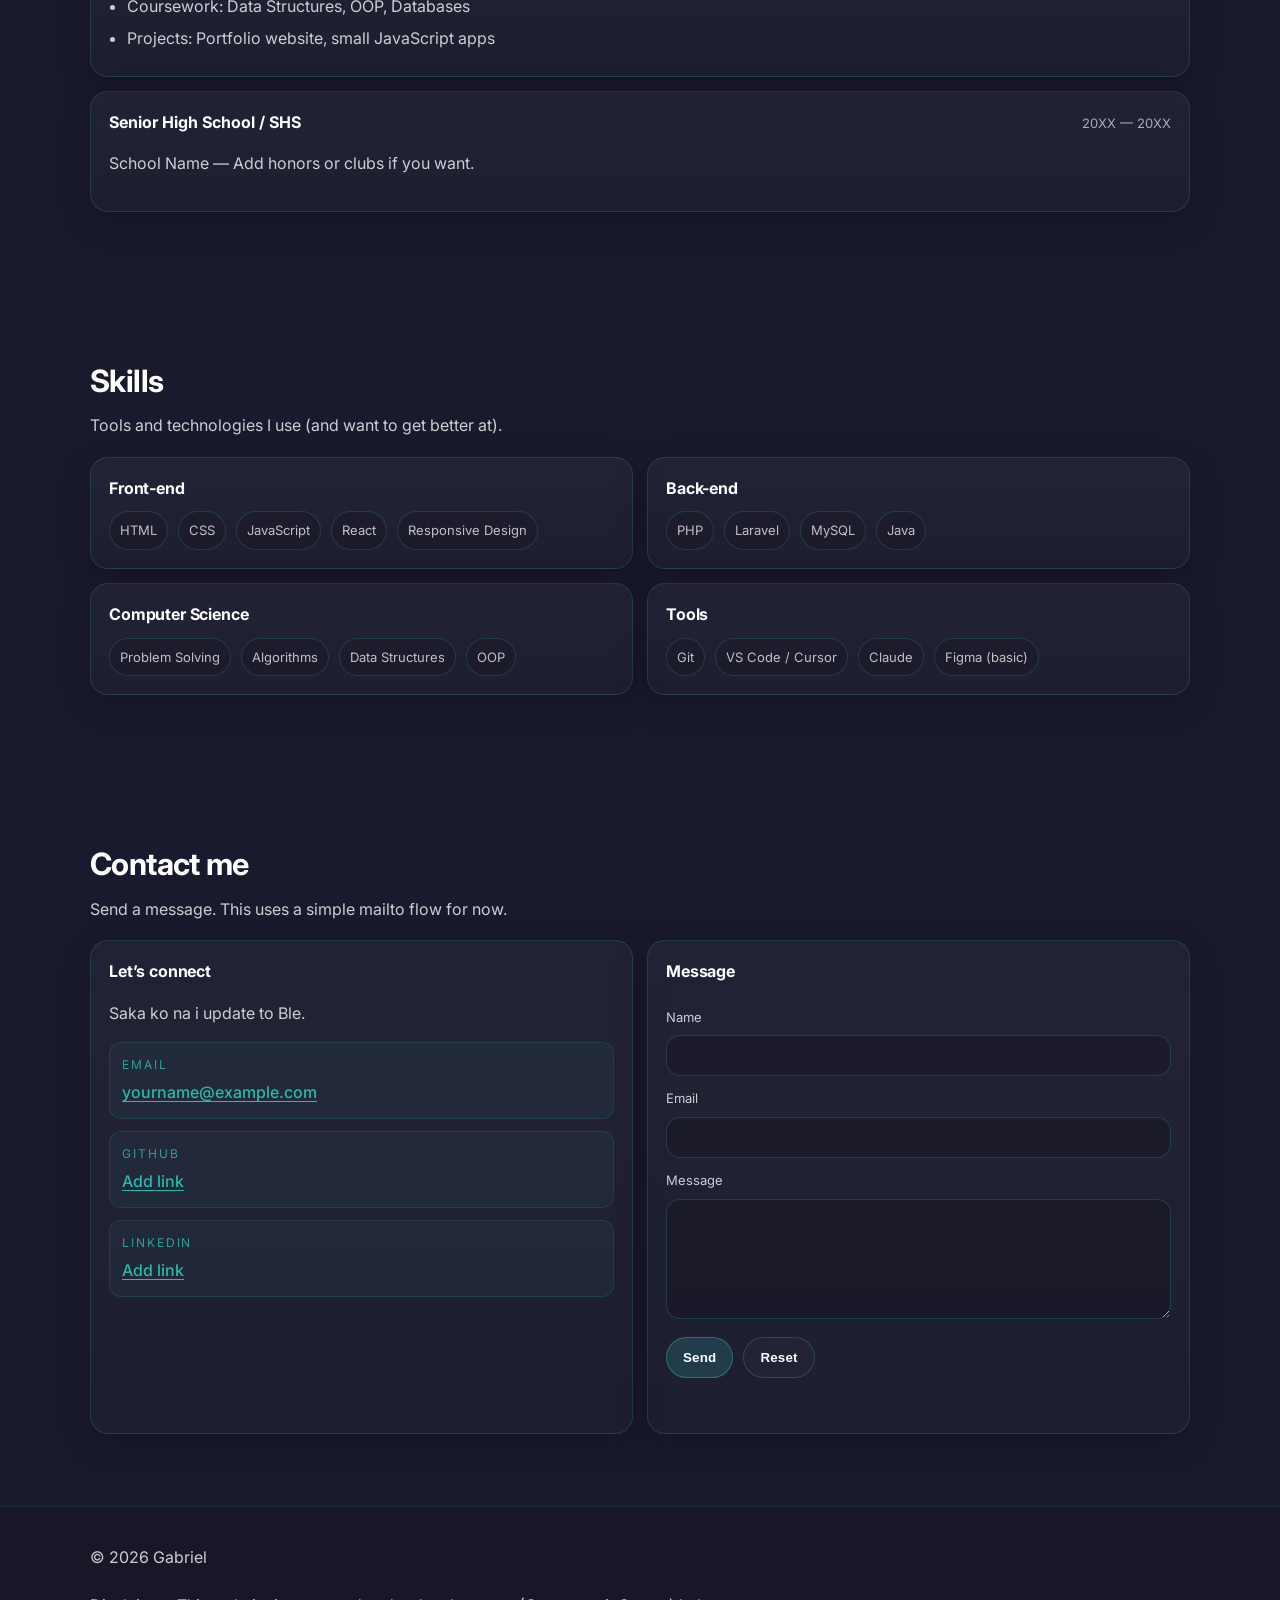
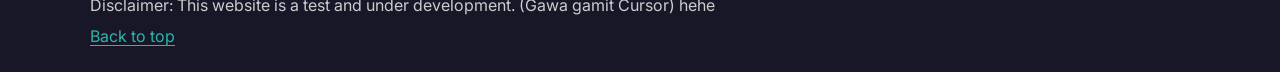
==== commit 16476b0b: "Update index.html" ====
--- a/index.html
+++ b/index.html
@@ -126,7 +126,7 @@
         <div class="container">
           <div class="section__head">
             <h2 class="section__title">About me</h2>
-            <p class="section__desc">A quick introduction and what I’m focused on right now.</p>
+            <p class="section__desc">A quick introduction and what I’m focused on right now. (eme eme lang muna)</p>
           </div>
 
           <div class="card">
@@ -165,7 +165,7 @@
         <div class="container">
           <div class="section__head">
             <h2 class="section__title">Education</h2>
-            <p class="section__desc">Your academic background and relevant milestones.</p>
+            <p class="section__desc">Your academic background and relevant milestones. (Saka na din tinatamad pako)</p>
           </div>
 
           <div class="timeline">
@@ -266,8 +266,7 @@
             <div class="card contact__info">
               <h3 class="card__title">Let’s connect</h3>
               <p class="muted">
-                Add your real contact details here. You can also replace the mailto flow with a backend
-                later.
+                Saka ko na i update to Ble.
               </p>
 
               <div class="contact__rows">
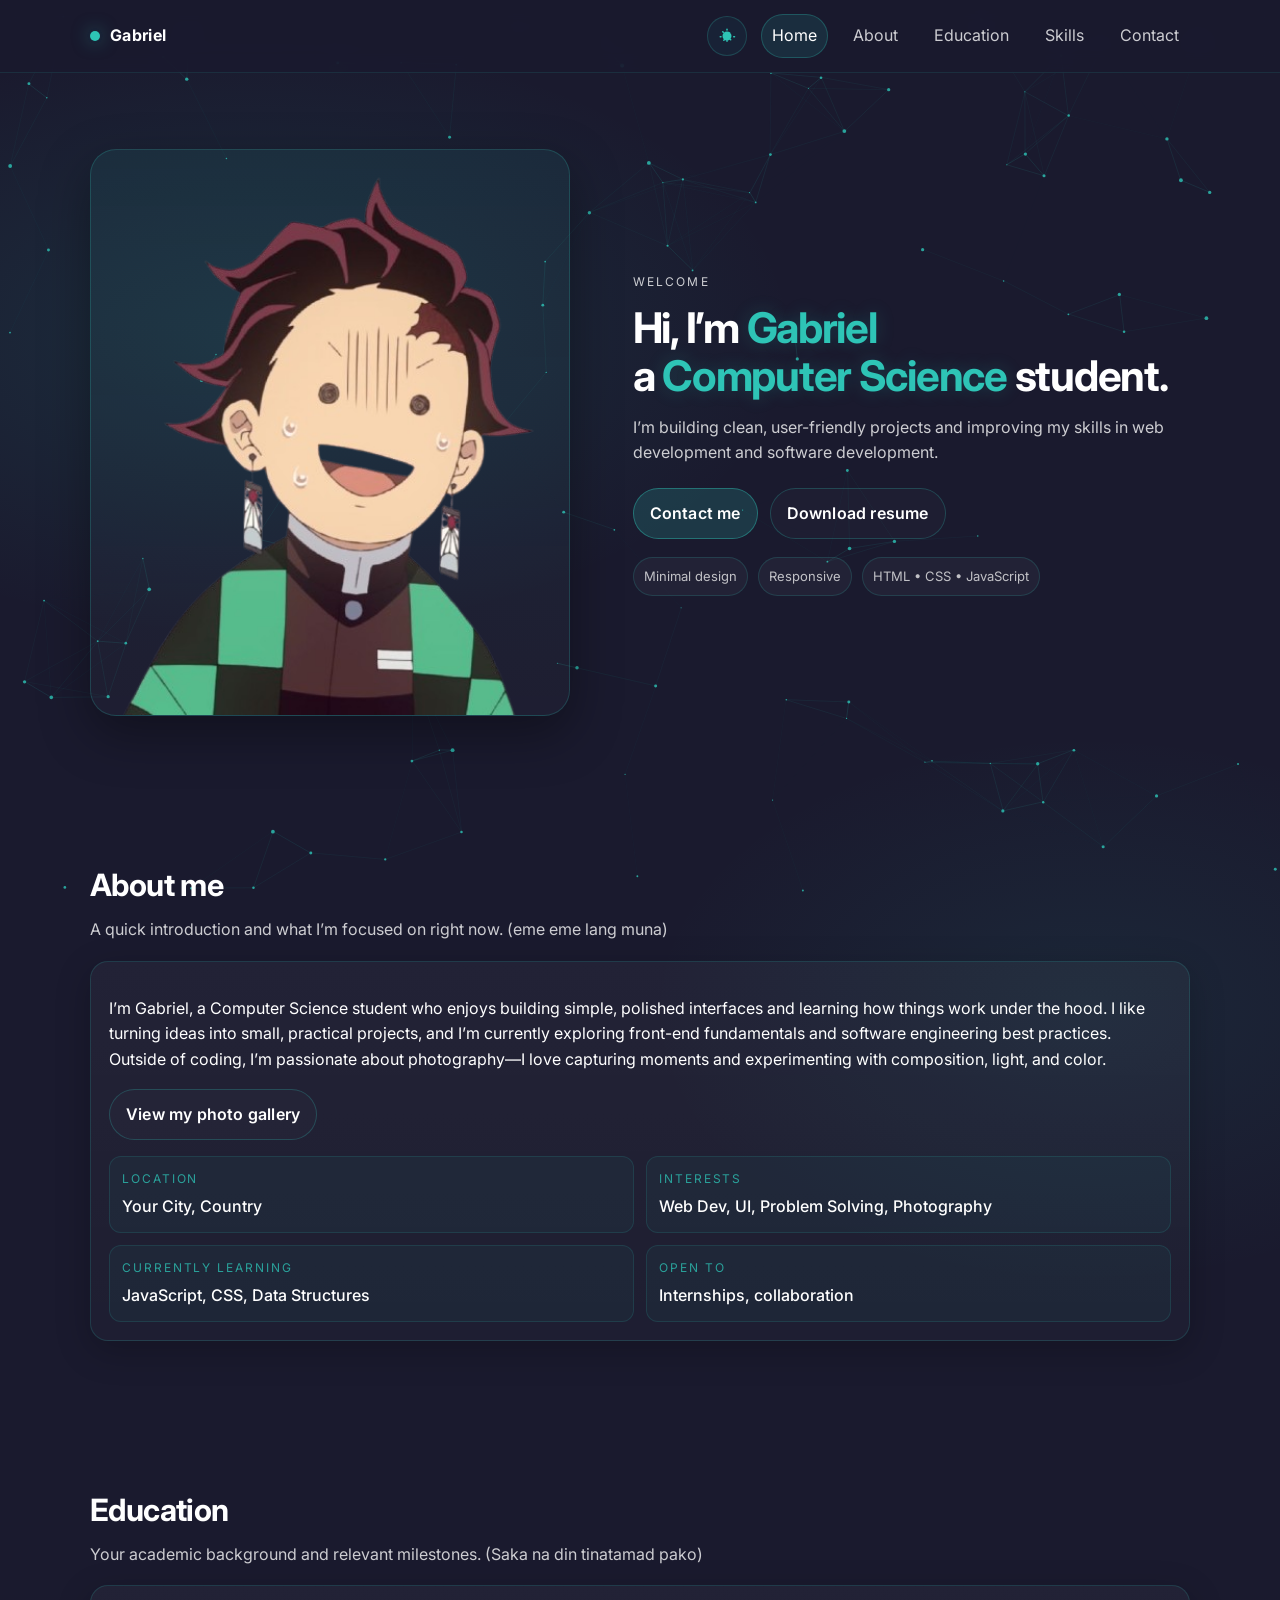
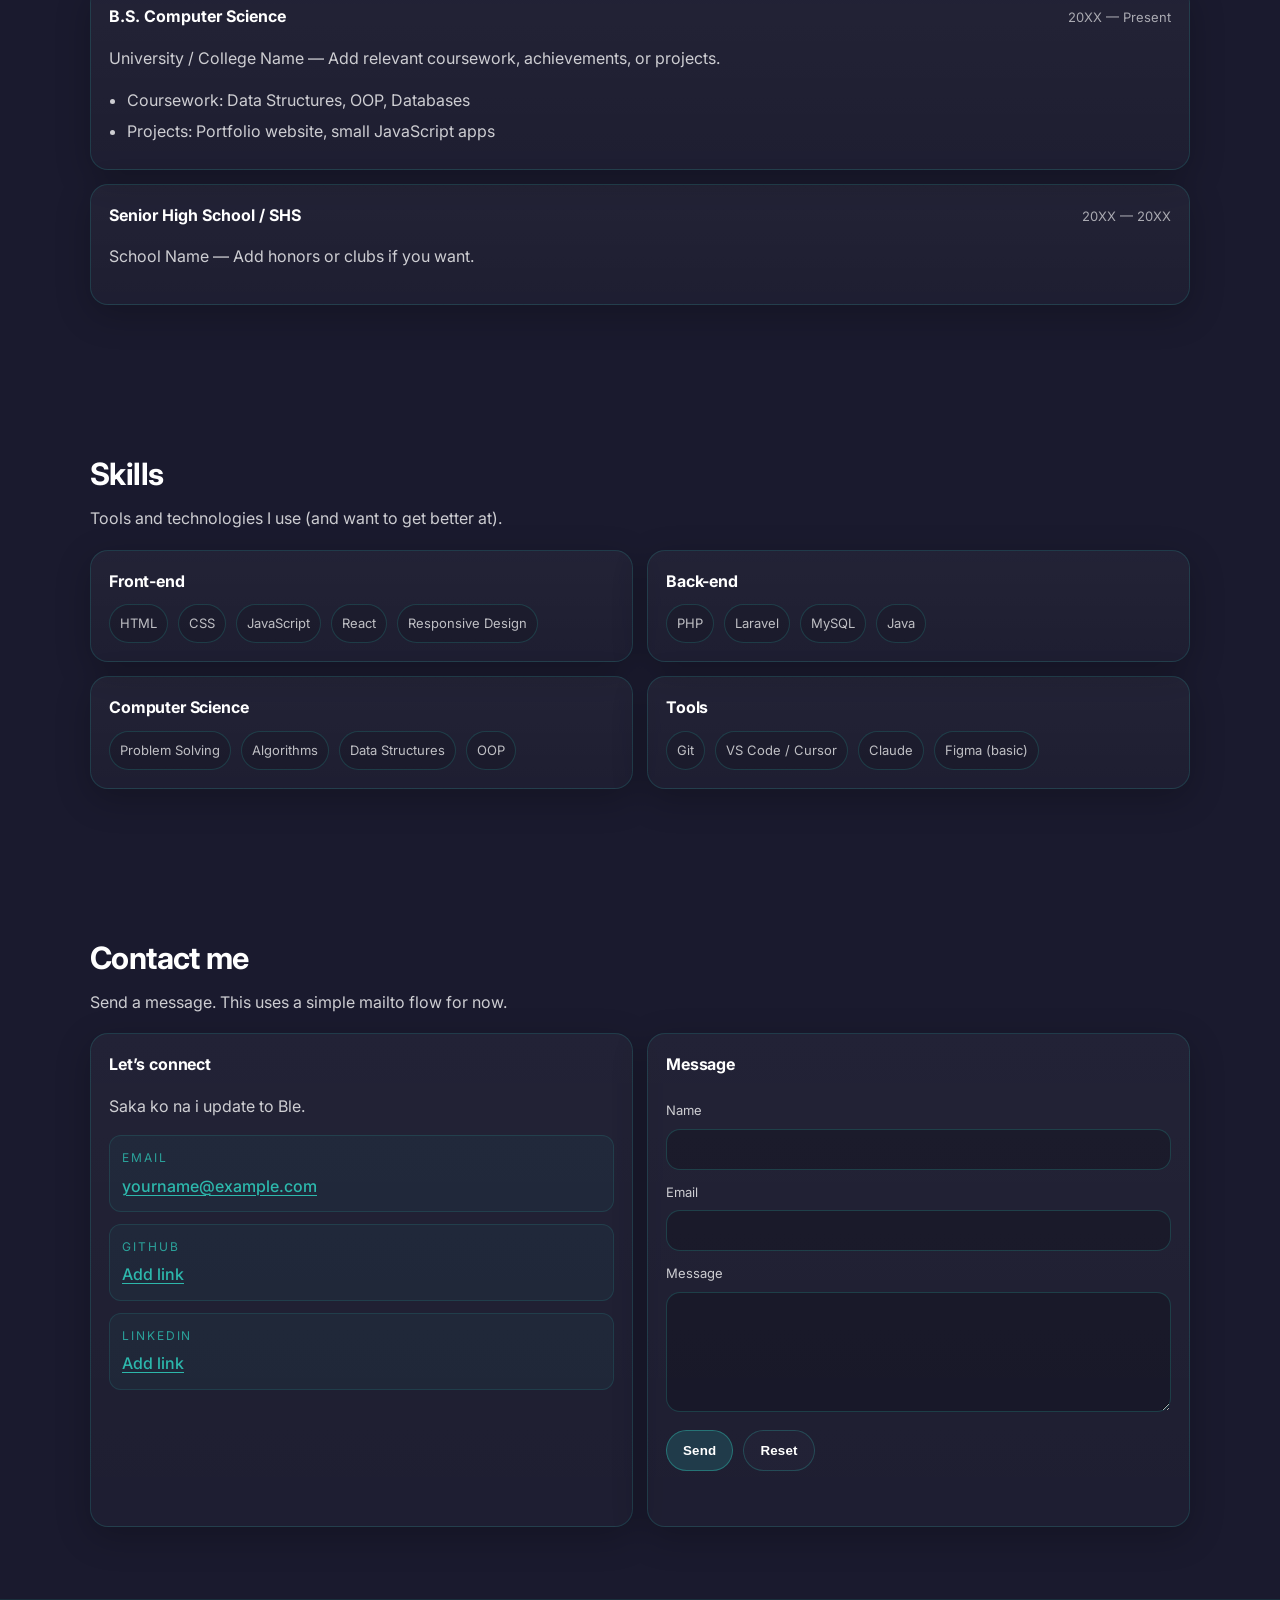
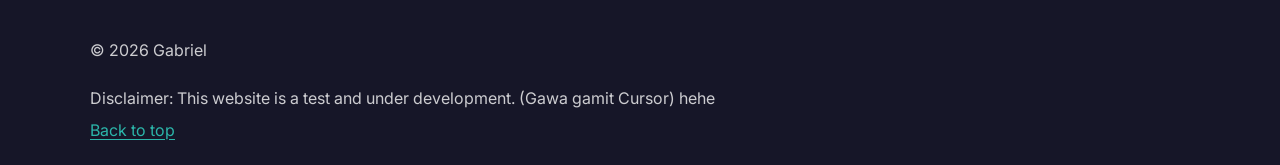
==== commit 9ec1004f: "Update index.html" ====
--- a/index.html
+++ b/index.html
@@ -106,7 +106,7 @@
             <div class="hero__actions">
               <a class="btn btn--primary" href="#contact">Contact me</a>
               <!-- Put your resume PDF in /assets and keep the filename in sync -->
-              <a class="btn btn--ghost" href="assets/Gabriel-Resume.pdf" download>Download resume</a>
+              <a class="btn btn--ghost" href="assets/Resume.pdf" download>Download resume</a>
             </div>
 
             <div class="hero__meta" aria-label="Quick highlights">
@@ -134,7 +134,20 @@
               I’m Gabriel, a Computer Science student who enjoys building simple, polished interfaces and
               learning how things work under the hood. I like turning ideas into small, practical projects,
               and I’m currently exploring front-end fundamentals and software engineering best practices.
+              Outside of coding, I’m passionate about photography—I love capturing moments and experimenting
+              with composition, light, and color.
             </p>
+            <div class="about__actions">
+              <!-- TODO: Replace with your real gallery website URL -->
+              <a
+                class="btn btn--ghost"
+                href="#"
+                target="_blank"
+                rel="noopener noreferrer"
+              >
+                View my photo gallery
+              </a>
+            </div>
             <div class="card__grid">
               <div class="kv">
                 <div class="kv__k">Location</div>
@@ -142,7 +155,7 @@
               </div>
               <div class="kv">
                 <div class="kv__k">Interests</div>
-                <div class="kv__v">Web Dev, UI, Problem Solving</div>
+                <div class="kv__v">Web Dev, UI, Problem Solving, Photography</div>
               </div>
               <div class="kv">
                 <div class="kv__k">Currently learning</div>
--- a/css/style.css
+++ b/css/style.css
@@ -662,3 +662,15 @@
   }
 }
 
+/* -------------------------------------------------------------------------- */
+/*  Particle Canvas                                                           */
+/* -------------------------------------------------------------------------- */
+#particle-canvas {
+  position: fixed;
+  top: 0;
+  left: 0;
+  width: 100%;
+  height: 100%;
+  z-index: -1;
+  pointer-events: none;
+}
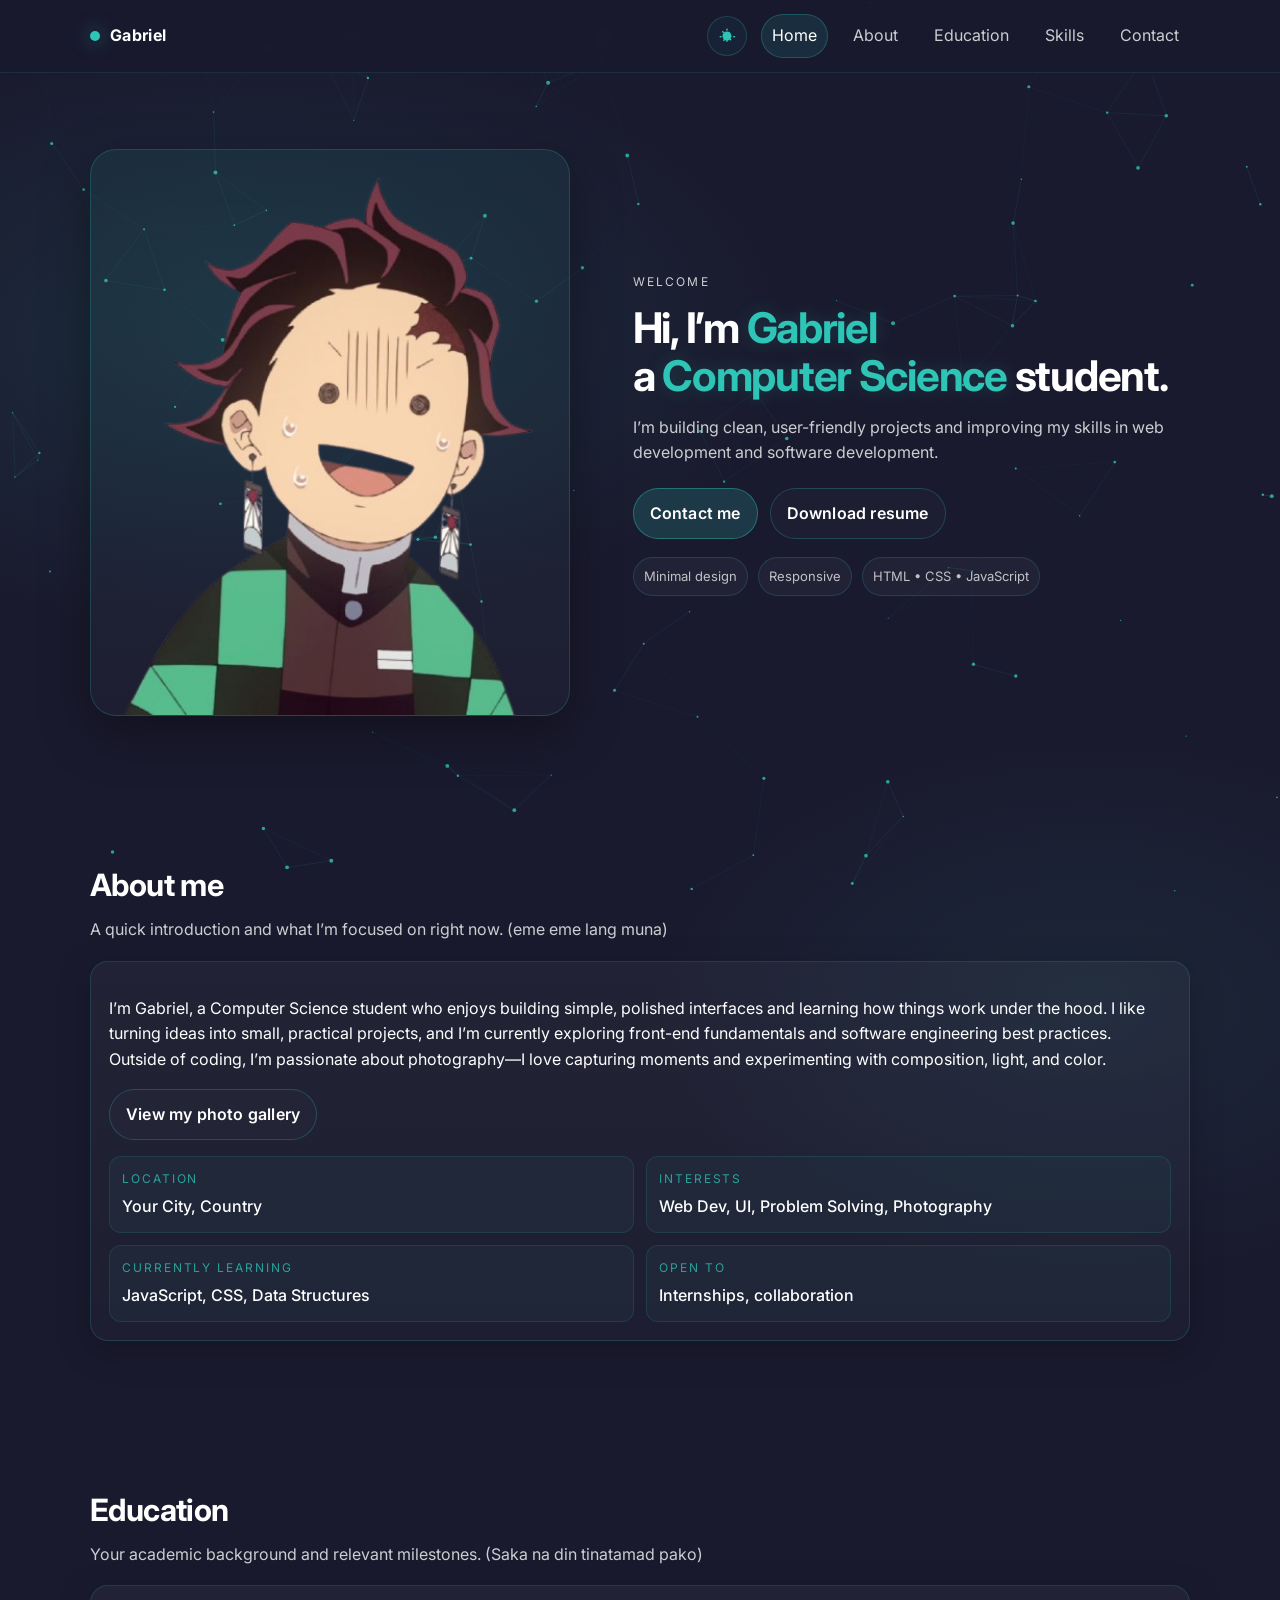
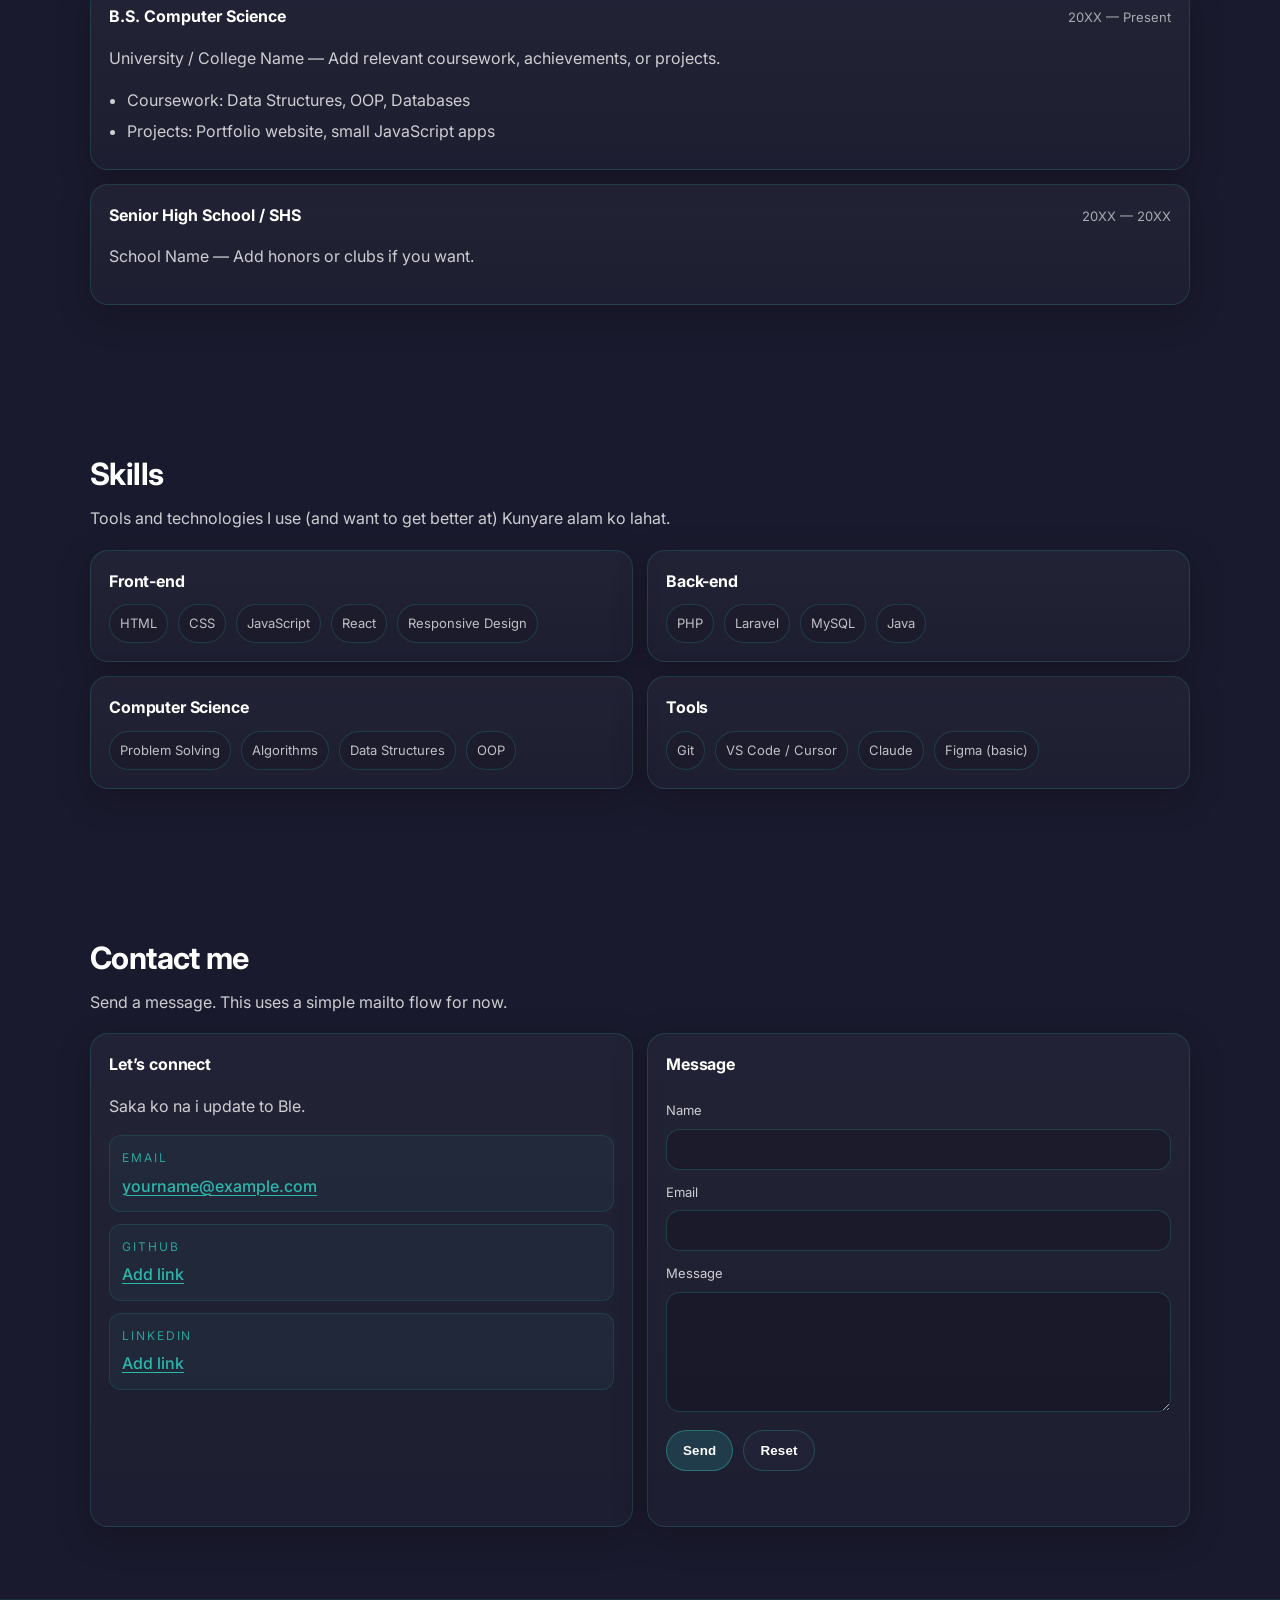
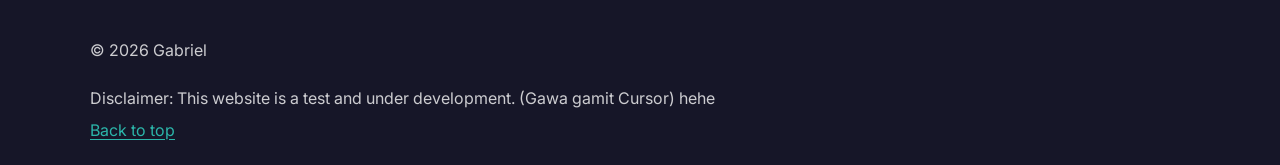
==== commit 67da8f6a: "Update index.html" ====
--- a/index.html
+++ b/index.html
@@ -215,7 +215,7 @@
         <div class="container">
           <div class="section__head">
             <h2 class="section__title">Skills</h2>
-            <p class="section__desc">Tools and technologies I use (and want to get better at).</p>
+            <p class="section__desc">Tools and technologies I use (and want to get better at) Kunyare alam ko lahat.</p>
           </div>
 
           <div class="skills">
--- a/css/style.css
+++ b/css/style.css
@@ -439,6 +439,14 @@
   gap: 12px;
 }
 
+/* About section — actions row (e.g. gallery button) */
+.about__actions {
+  display: flex;
+  flex-wrap: wrap;
+  gap: 12px;
+  margin-top: 16px;
+}
+
 /* -------------------------------------------------------------------------- */
 /*  Key / value mini-blocks — stats or fact pairs inside cards                 */
 /* -------------------------------------------------------------------------- */
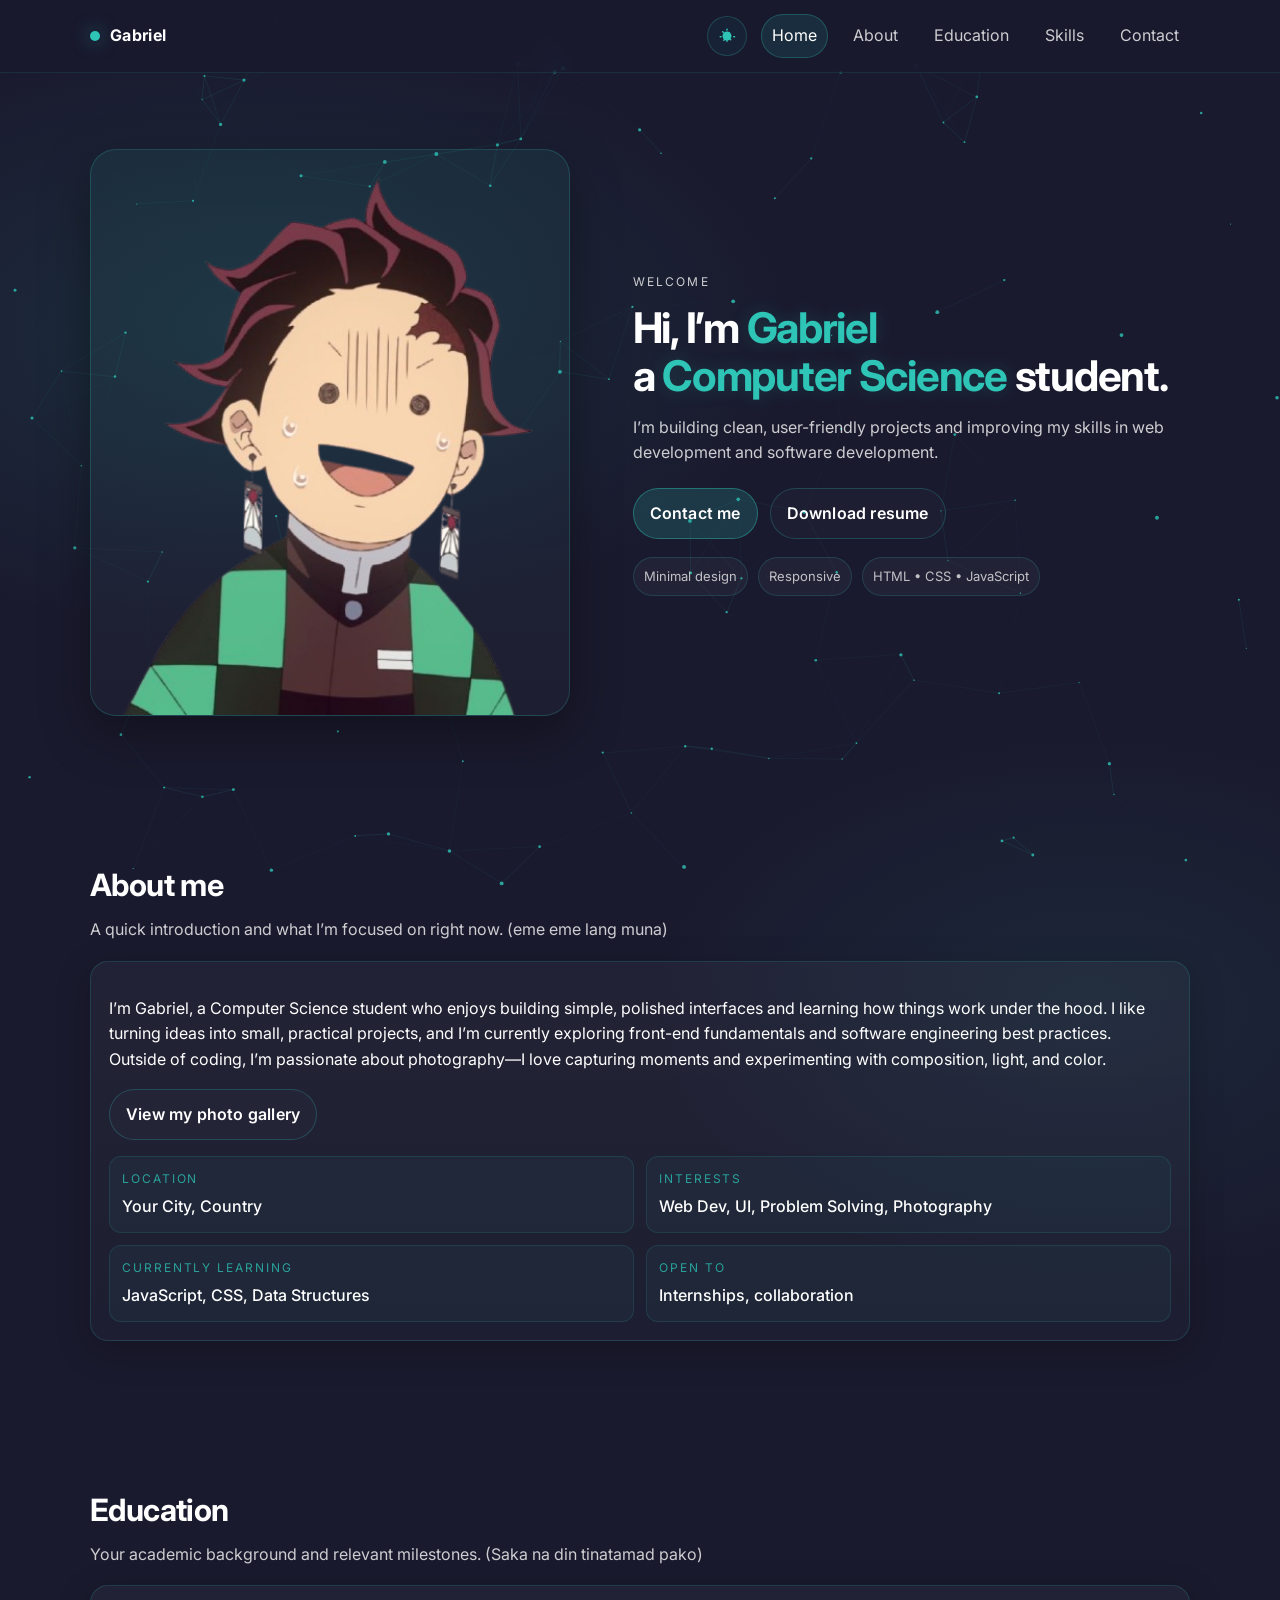
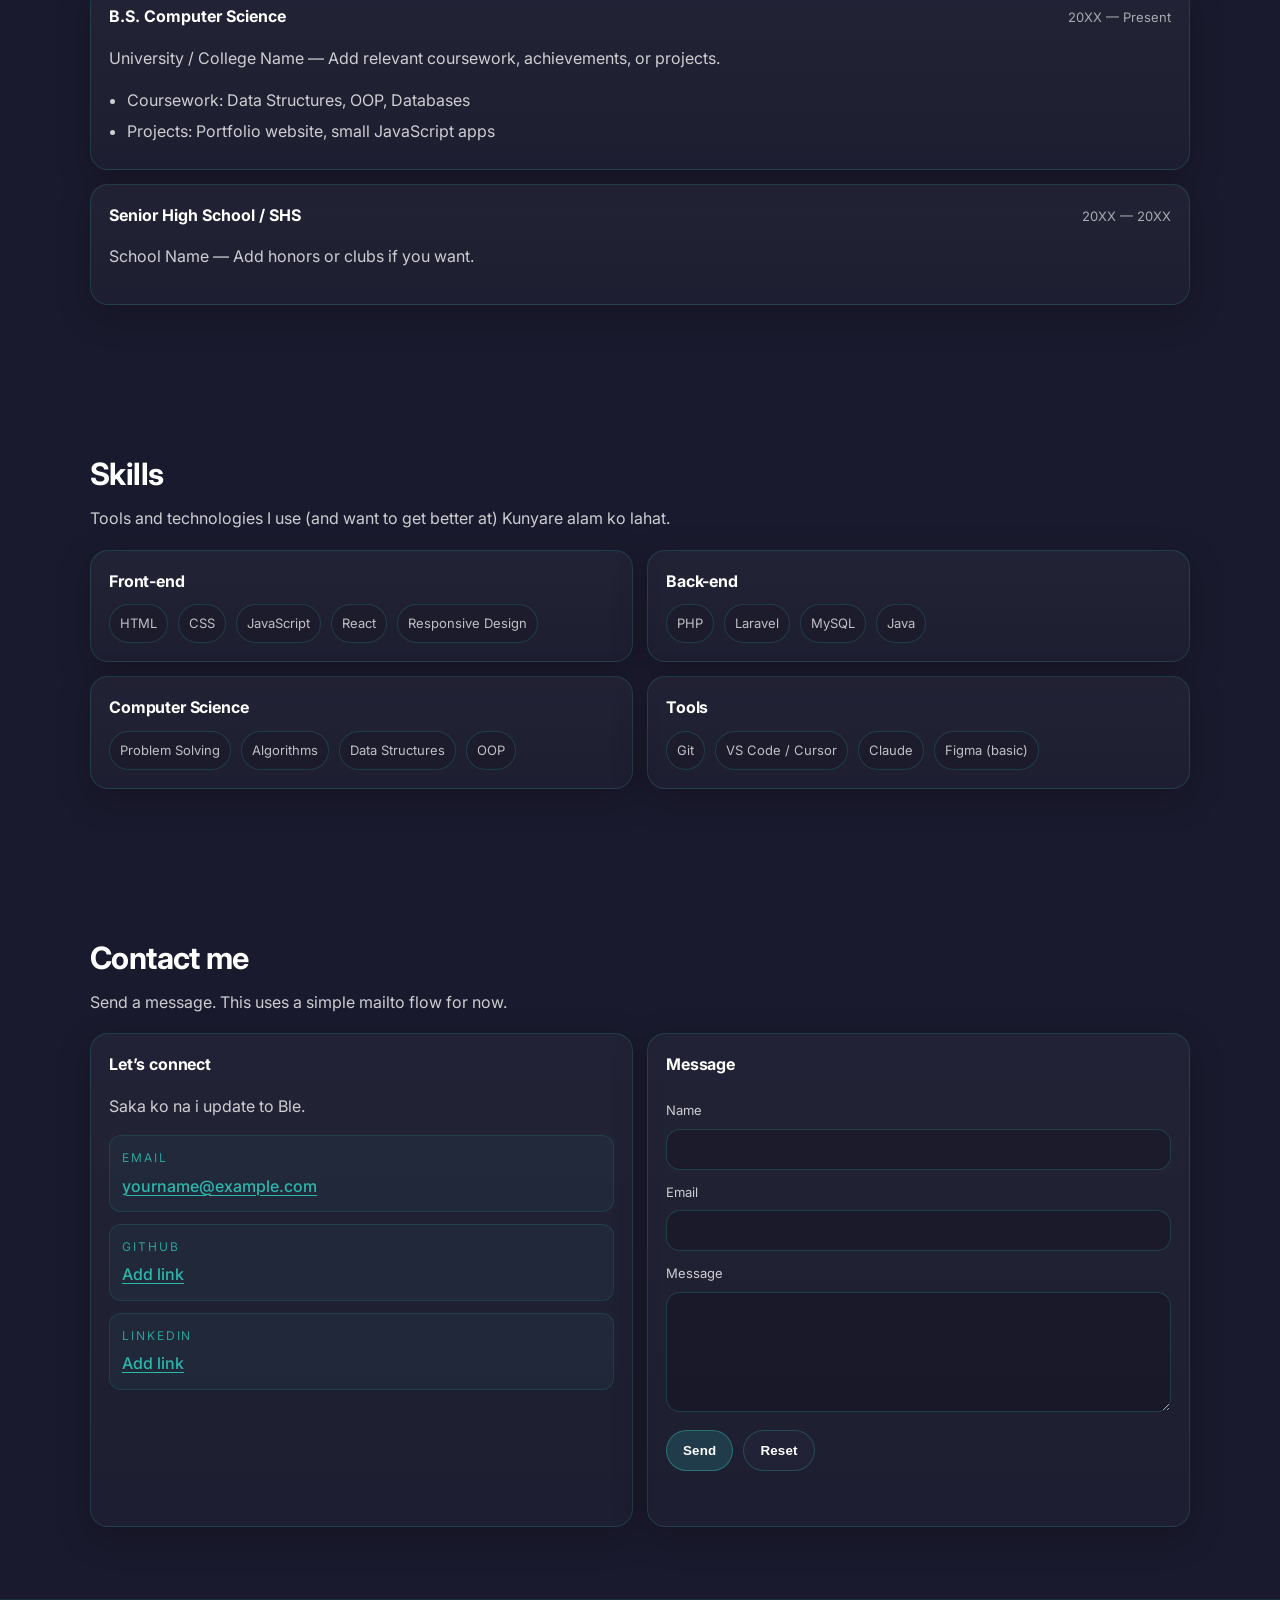
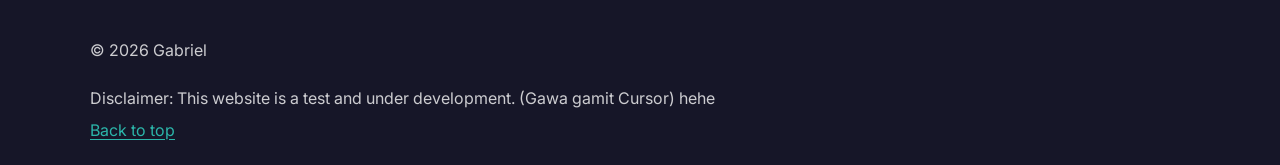
==== commit 58a4c8b4: "Update index.html" ====
--- a/index.html
+++ b/index.html
@@ -141,7 +141,7 @@
               <!-- TODO: Replace with your real gallery website URL -->
               <a
                 class="btn btn--ghost"
-                href="#"
+                href="https://gabrielrayat-dev.github.io/photography_Gallery/"
                 target="_blank"
                 rel="noopener noreferrer"
               >
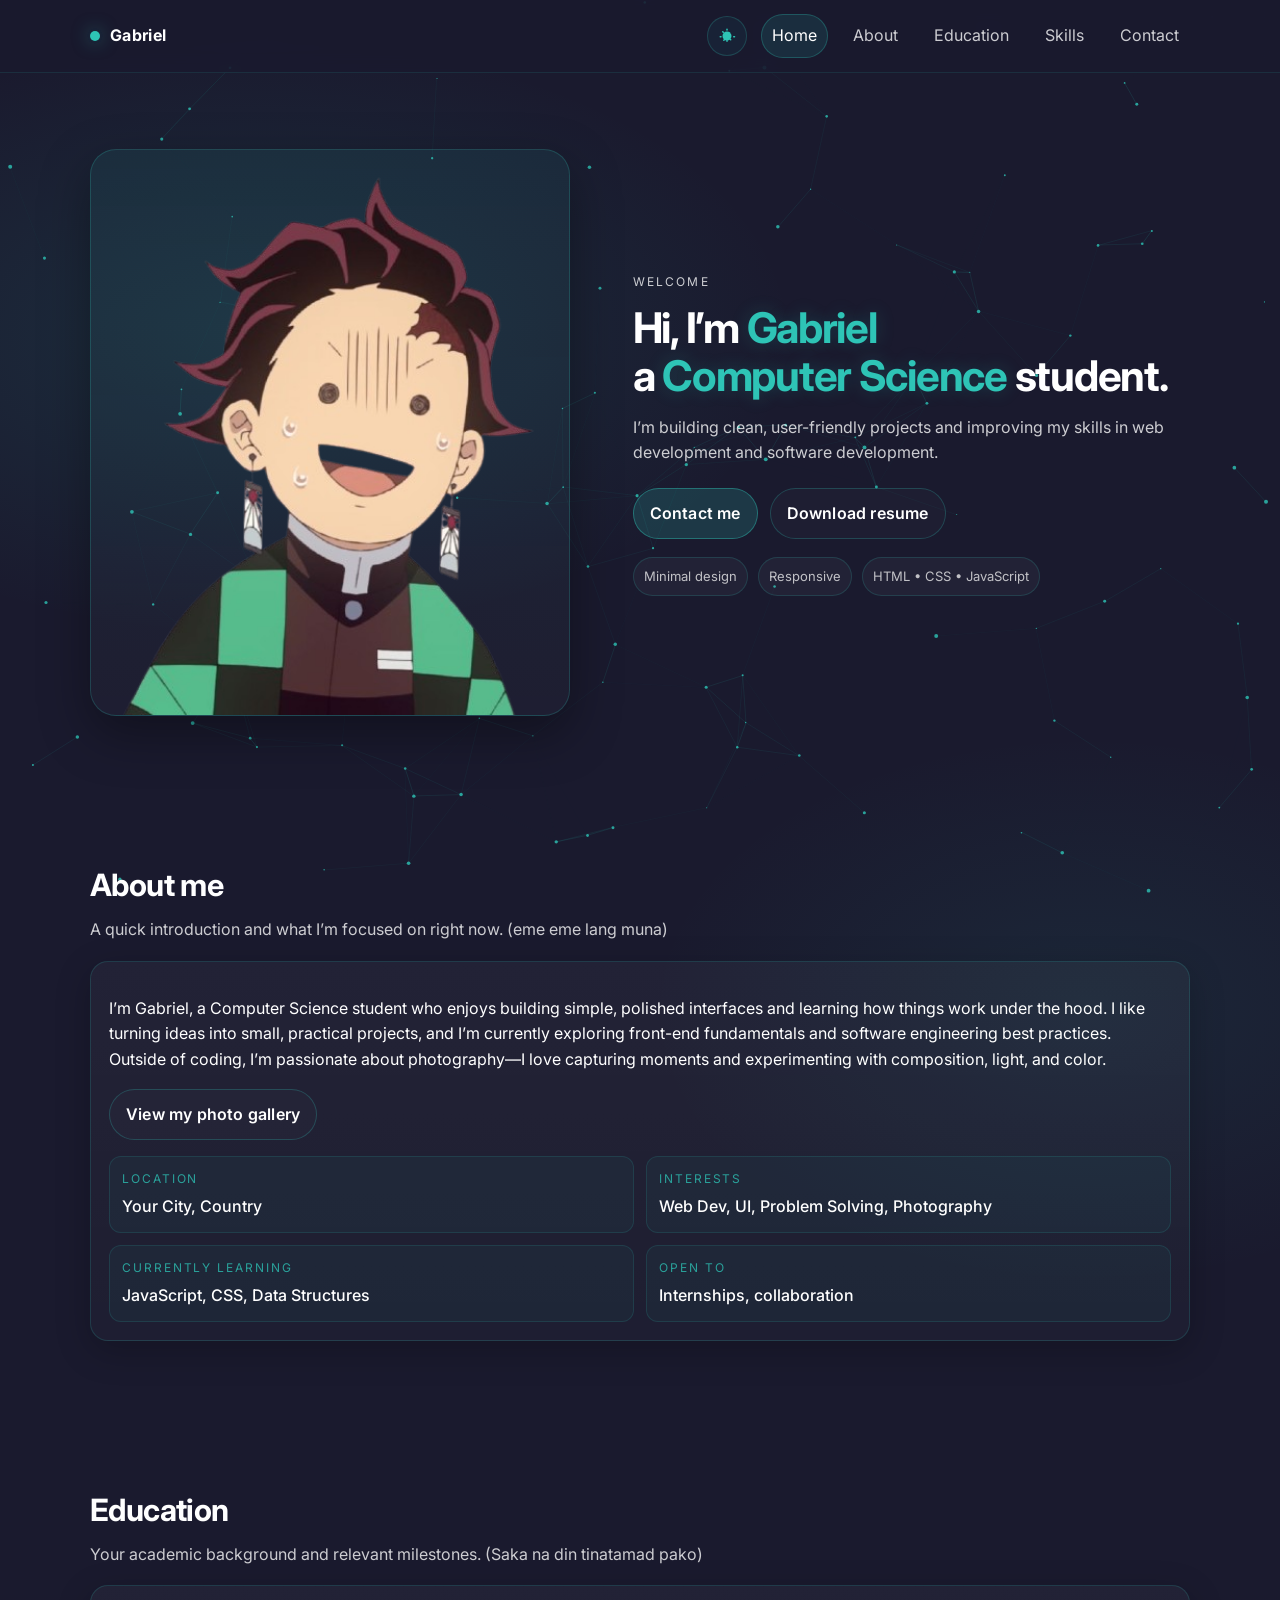
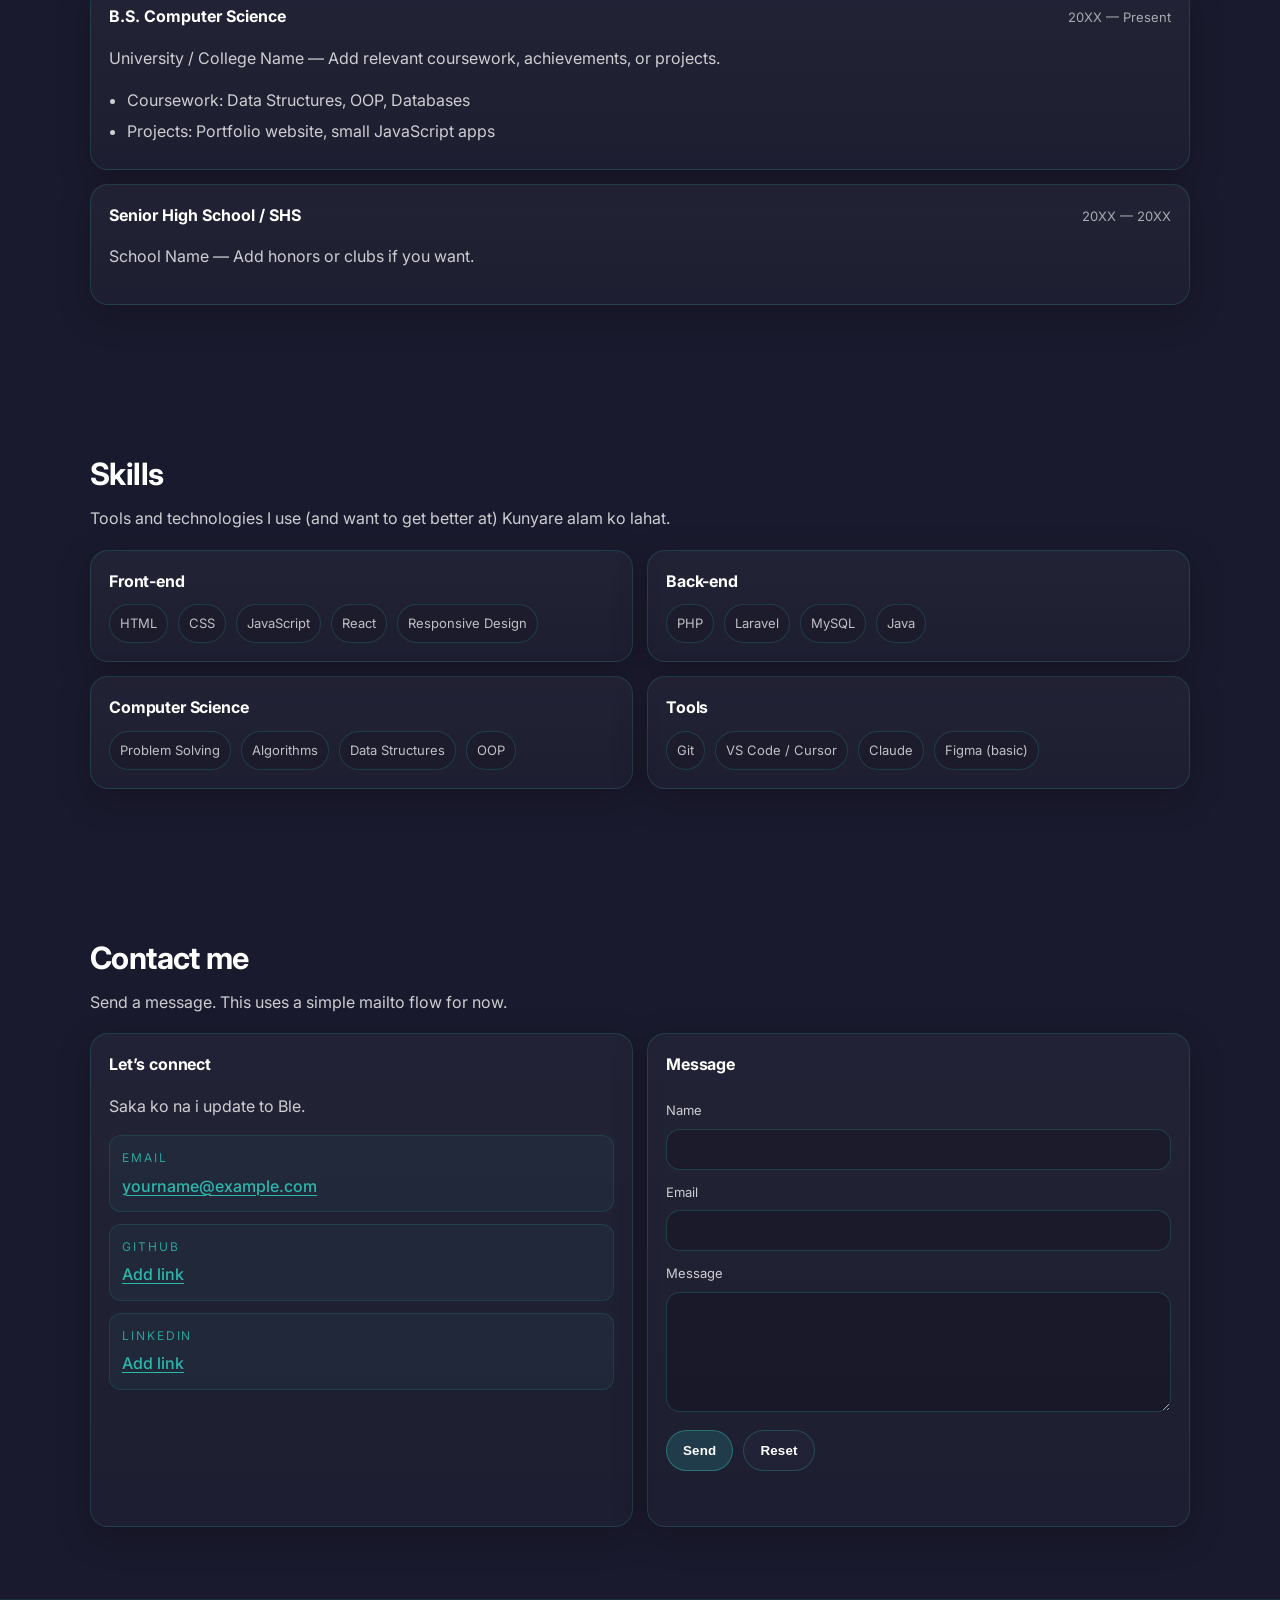
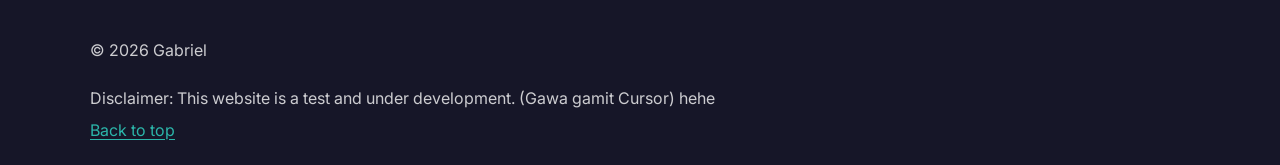
==== commit 36e9ab02: "Update index.html" ====
--- a/index.html
+++ b/index.html
@@ -15,6 +15,7 @@
     </script>
     <meta name="viewport" content="width=device-width, initial-scale=1.0" />
     <title>Gabriel | Portfolio</title>
+    <link rel="icon" type="image/svg+xml" href="assets/favicon.svg" />
     <meta
       name="description"
       content="Gabriel - Computer Science student portfolio: About, Education, Skills, and Contact."
